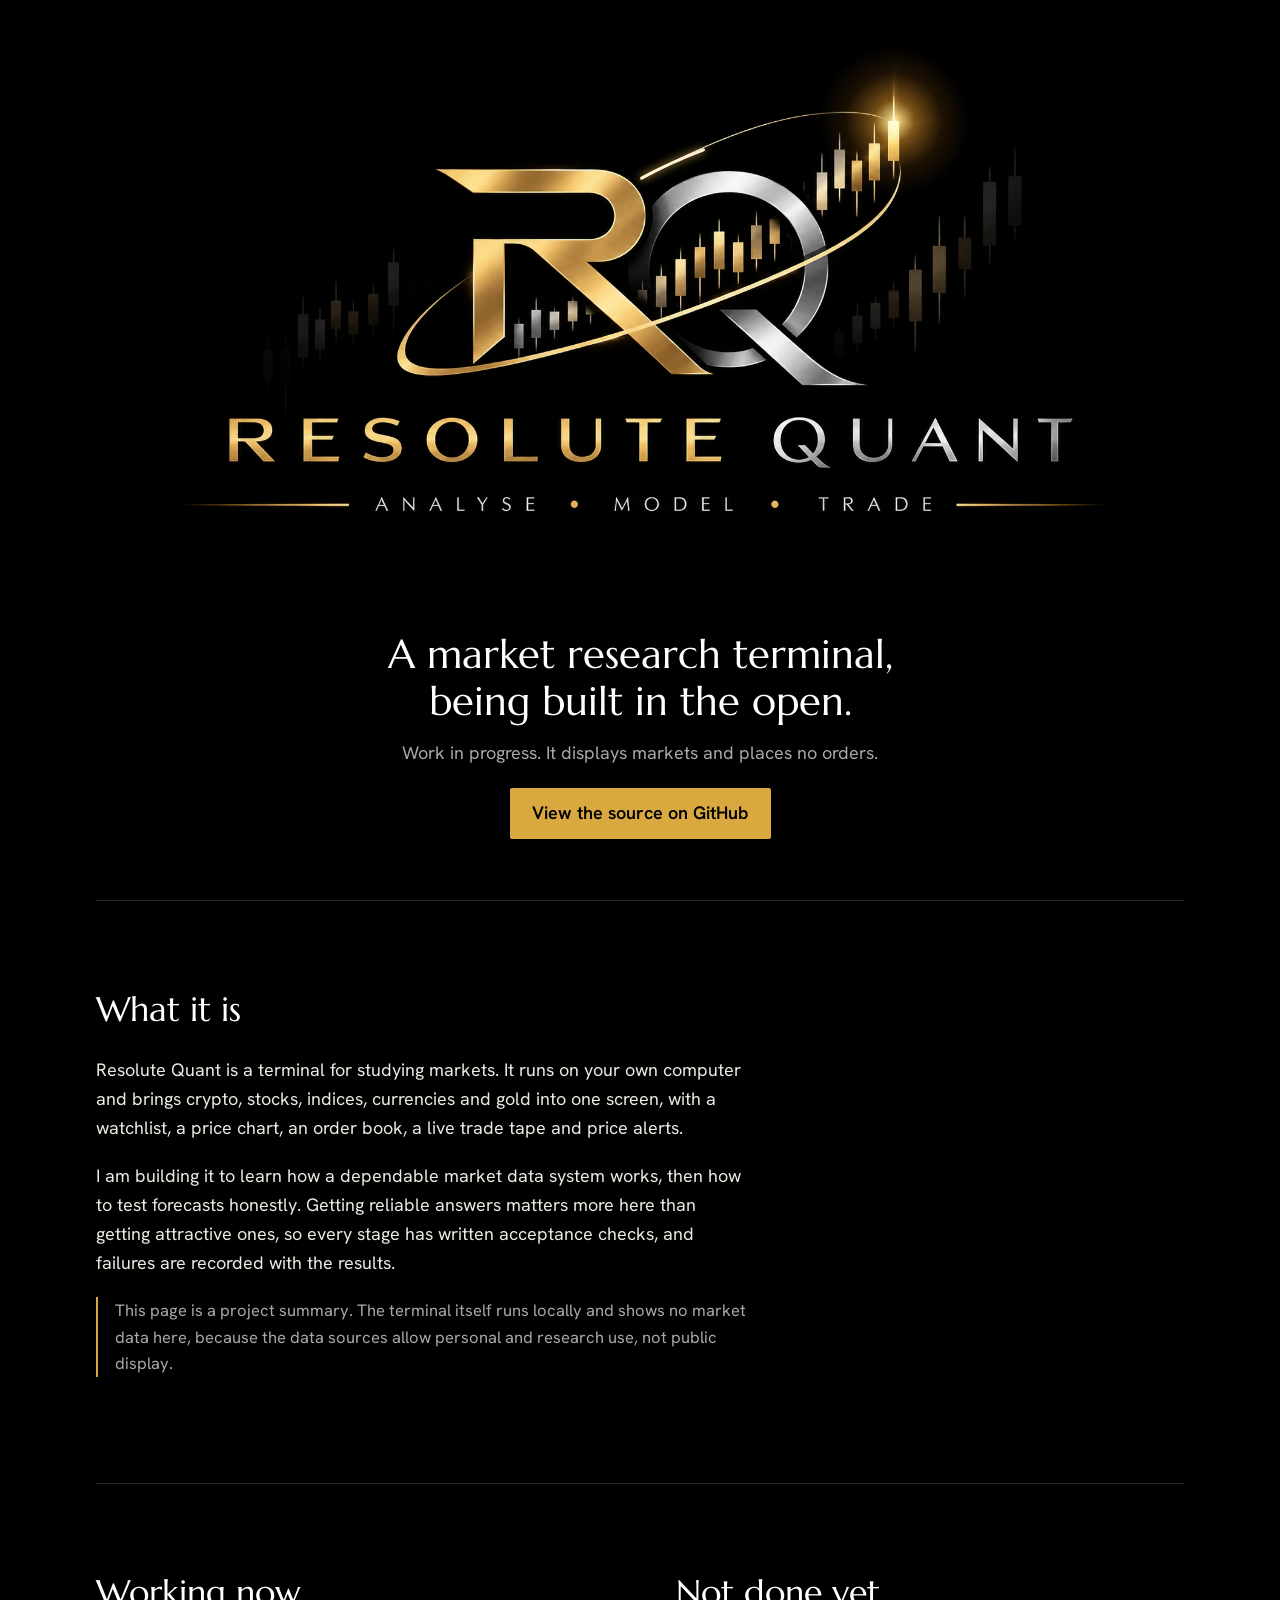
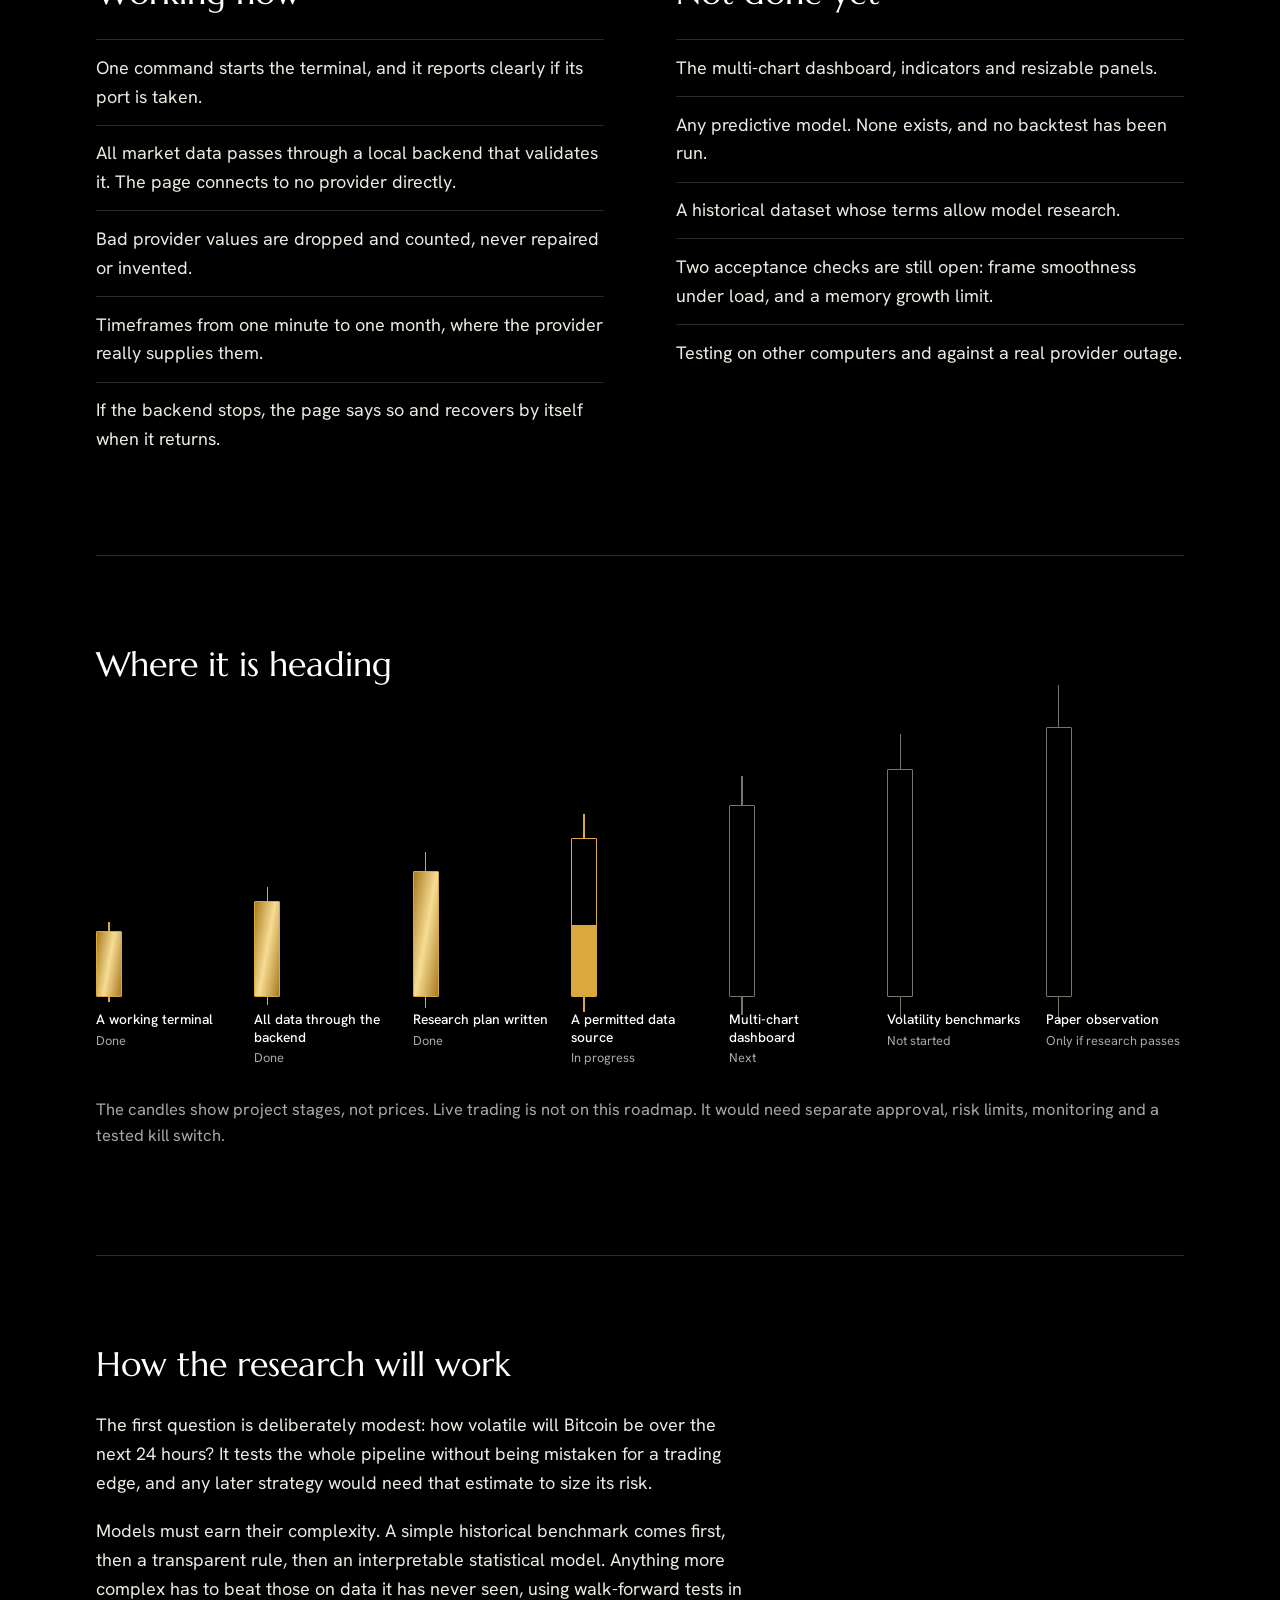
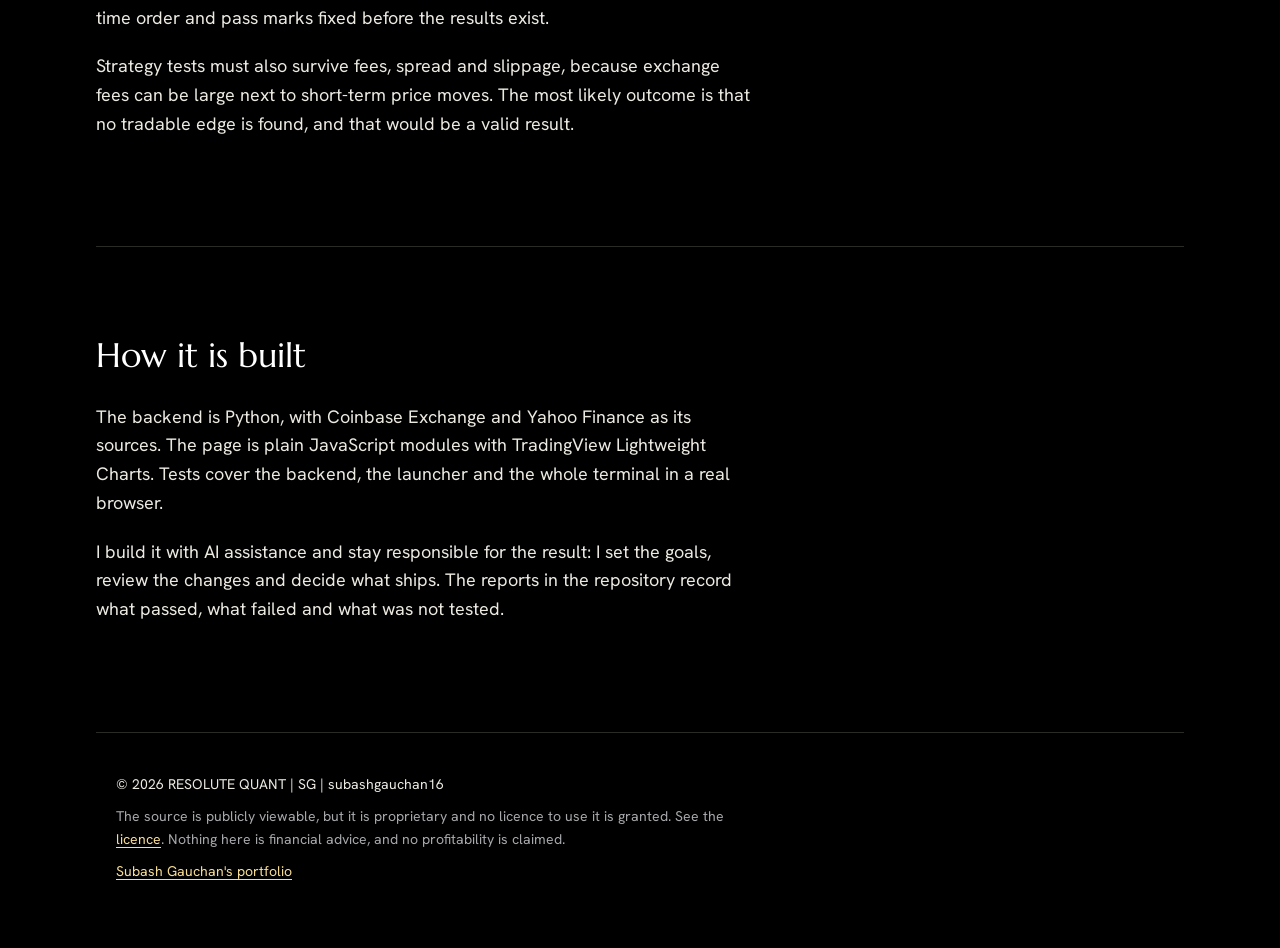
==== site/index.html @ 4924bd3a "Add a project site and a Pages workflow that publishes only site/ A static summary page with the ani" ====
<!doctype html>
<html lang="en">
<head>
<meta charset="utf-8">
<meta name="viewport" content="width=device-width,initial-scale=1">
<title>Resolute Quant, a market research terminal in progress</title>
<meta name="description" content="Resolute Quant is a personal market research terminal, built in the open by Subash Gauchan. A work in progress. It places no orders.">
<meta property="og:title" content="Resolute Quant">
<meta property="og:description" content="A personal market research terminal, built in the open. A work in progress.">
<meta property="og:image" content="https://subashgauchan16.github.io/Resolute-Quant/assets/resolute-quant-logo.webp">
<link rel="icon" type="image/png" href="assets/favicon.png">
<link rel="preconnect" href="https://fonts.googleapis.com">
<link rel="preconnect" href="https://fonts.gstatic.com" crossorigin>
<link rel="stylesheet" href="https://fonts.googleapis.com/css2?family=Hanken+Grotesk:wght@400;500;600&family=Marcellus&display=swap">
<link rel="stylesheet" href="assets/site.css">
</head>
<body>
<header class="hero" id="hero">
  <div class="stage" id="stage">
    <img class="logo" src="assets/resolute-quant-logo.webp" width="1672" height="941" alt="Resolute Quant logo: the letters R and Q with rising candlesticks and the words analyse, model, trade.">
    <div class="shine" aria-hidden="true"></div>
    <div class="shine second" aria-hidden="true"></div>
    <svg class="orbit" viewBox="0 0 1672 941" aria-hidden="true"><path pathLength="1000" d="M838 238C960 170 1180 110 1245 140C1262 150 1266 180 1262 205C1262 290 1040 400 760 480C590 530 440 565 437 525C436 495 490 430 555 398"/></svg>
    <div class="ember" aria-hidden="true"></div>
  </div>
  <div class="intro">
    <h1>A market research terminal, being built in the open.</h1>
    <p>Work in progress. It displays markets and places no orders.</p>
    <a class="button" href="https://github.com/subashgauchan16/Resolute-Quant" rel="noopener noreferrer">View the source on GitHub</a>
  </div>
</header>

<main>
  <section class="prose">
    <h2>What it is</h2>
    <p>Resolute Quant is a terminal for studying markets. It runs on your own computer and brings crypto, stocks, indices, currencies and gold into one screen, with a watchlist, a price chart, an order book, a live trade tape and price alerts.</p>
    <p>I am building it to learn how a dependable market data system works, then how to test forecasts honestly. Getting reliable answers matters more here than getting attractive ones, so every stage has written acceptance checks, and failures are recorded with the results.</p>
    <p class="note">This page is a project summary. The terminal itself runs locally and shows no market data here, because the data sources allow personal and research use, not public display.</p>
  </section>

  <section class="ledger" aria-label="Current state of the project">
    <div>
      <h2>Working now</h2>
      <ul>
        <li>One command starts the terminal, and it reports clearly if its port is taken.</li>
        <li>All market data passes through a local backend that validates it. The page connects to no provider directly.</li>
        <li>Bad provider values are dropped and counted, never repaired or invented.</li>
        <li>Timeframes from one minute to one month, where the provider really supplies them.</li>
        <li>If the backend stops, the page says so and recovers by itself when it returns.</li>
      </ul>
    </div>
    <div>
      <h2>Not done yet</h2>
      <ul>
        <li>The multi-chart dashboard, indicators and resizable panels.</li>
        <li>Any predictive model. None exists, and no backtest has been run.</li>
        <li>A historical dataset whose terms allow model research.</li>
        <li>Two acceptance checks are still open: frame smoothness under load, and a memory growth limit.</li>
        <li>Testing on other computers and against a real provider outage.</li>
      </ul>
    </div>
  </section>

  <section class="road">
    <h2>Where it is heading</h2>
    <ol class="candles">
      <li class="done" style="--h:22%"><span class="candle" aria-hidden="true"></span><b>A working terminal</b><small>Done</small></li>
      <li class="done" style="--h:32%"><span class="candle" aria-hidden="true"></span><b>All data through the backend</b><small>Done</small></li>
      <li class="done" style="--h:42%"><span class="candle" aria-hidden="true"></span><b>Research plan written</b><small>Done</small></li>
      <li class="now" style="--h:53%"><span class="candle" aria-hidden="true"></span><b>A permitted data source</b><small>In progress</small></li>
      <li class="later" style="--h:64%"><span class="candle" aria-hidden="true"></span><b>Multi-chart dashboard</b><small>Next</small></li>
      <li class="later" style="--h:76%"><span class="candle" aria-hidden="true"></span><b>Volatility benchmarks</b><small>Not started</small></li>
      <li class="later" style="--h:90%"><span class="candle" aria-hidden="true"></span><b>Paper observation</b><small>Only if research passes</small></li>
    </ol>
    <p class="note">The candles show project stages, not prices. Live trading is not on this roadmap. It would need separate approval, risk limits, monitoring and a tested kill switch.</p>
  </section>

  <section class="prose">
    <h2>How the research will work</h2>
    <p>The first question is deliberately modest: how volatile will Bitcoin be over the next 24 hours? It tests the whole pipeline without being mistaken for a trading edge, and any later strategy would need that estimate to size its risk.</p>
    <p>Models must earn their complexity. A simple historical benchmark comes first, then a transparent rule, then an interpretable statistical model. Anything more complex has to beat those on data it has never seen, using walk-forward tests in time order and pass marks fixed before the results exist.</p>
    <p>Strategy tests must also survive fees, spread and slippage, because exchange fees can be large next to short-term price moves. The most likely outcome is that no tradable edge is found, and that would be a valid result.</p>
  </section>

  <section class="prose">
    <h2>How it is built</h2>
    <p>The backend is Python, with Coinbase Exchange and Yahoo Finance as its sources. The page is plain JavaScript modules with TradingView Lightweight Charts. Tests cover the backend, the launcher and the whole terminal in a real browser.</p>
    <p>I build it with AI assistance and stay responsible for the result: I set the goals, review the changes and decide what ships. The reports in the repository record what passed, what failed and what was not tested.</p>
  </section>
</main>

<footer>
  <p>© 2026 RESOLUTE QUANT | SG | subashgauchan16</p>
  <p>The source is publicly viewable, but it is proprietary and no licence to use it is granted. See the <a href="https://github.com/subashgauchan16/Resolute-Quant/blob/main/LICENSE" rel="noopener noreferrer">licence</a>. Nothing here is financial advice, and no profitability is claimed.</p>
  <p><a href="https://subashgauchan16.github.io/SubashGauchan-Data-Analytics-Portfolio/">Subash Gauchan's portfolio</a></p>
</footer>
<script src="assets/site.js" defer></script>
</body>
</html>
---- site/assets/site.css ----
/* Resolute Quant project page. The logo carries the page; everything below it stays quiet. */
:root{
  color-scheme:dark;
  --black:#000000; --ink:#ece9e1; --mute:#a7a8ac; --gold:#d9a93f; --gold-hi:#f6dc94; --line:#2c2a25;
  --display:"Marcellus",Georgia,serif; --text:"Hanken Grotesk","Segoe UI",system-ui,sans-serif;
}
*{box-sizing:border-box}
html{-webkit-text-size-adjust:100%}
body{margin:0;background:var(--black);color:var(--ink);font:400 18px/1.6 var(--text)}
a{color:var(--gold-hi);text-underline-offset:.2em}
a:hover{color:#fff}
:focus-visible{outline:2px solid var(--gold-hi);outline-offset:3px}
h1,h2{font-family:var(--display);font-weight:400;color:#fff;text-wrap:balance}
h2{font-size:clamp(1.6rem,3.2vw,2.1rem);line-height:1.2;margin:0 0 .8em}
p{margin:0 0 1.1em}

/* Hero: the logo, lit by moving light. color-dodge leaves black alone, so only the metal shines. */
.hero{position:relative;min-height:100svh;display:flex;flex-direction:column;align-items:center;justify-content:center;gap:clamp(12px,3vh,32px);padding:clamp(12px,3vh,32px) 20px clamp(32px,6vh,64px);overflow:hidden;background:var(--black)}
.stage{position:relative;width:min(100%,calc((100svh - 330px)*1.777),1320px);min-width:min(100%,520px);aspect-ratio:1672/941;overflow:hidden;isolation:isolate;
  transform:perspective(1400px) rotateX(var(--tilt-x,0deg)) rotateY(var(--tilt-y,0deg));transition:transform .25s ease-out}
.logo{position:absolute;inset:0;width:100%;height:100%;display:block}
.shine{position:absolute;inset:-25% -70%;mix-blend-mode:color-dodge;pointer-events:none;will-change:transform;
  background:linear-gradient(105deg,transparent 45%,rgba(255,225,160,.35) 48.5%,rgba(255,236,190,.95) 50%,rgba(255,225,160,.35) 51.5%,transparent 55%);
  transform:translateX(-55%);animation:sweep 4.6s cubic-bezier(.45,.05,.55,.95) infinite}
.shine.second{animation-delay:.55s;opacity:.45}
.orbit{position:absolute;inset:0;width:100%;height:100%;mix-blend-mode:screen;pointer-events:none}
.orbit path{fill:none;stroke:#fff3cf;stroke-width:5;stroke-linecap:round;stroke-dasharray:70 1000;animation:orbit 4.6s linear infinite;filter:drop-shadow(0 0 7px #ffc95c)}
.ember{position:absolute;left:75%;top:15.2%;width:16%;aspect-ratio:1;border-radius:50%;mix-blend-mode:screen;pointer-events:none;transform:translate(-50%,-50%);
  background:radial-gradient(circle,rgba(255,226,150,.95) 0%,rgba(255,170,50,.42) 18%,rgba(255,150,30,.1) 42%,transparent 66%);animation:ember 2.3s ease-in-out infinite}
.dust{position:absolute;bottom:-8px;width:3px;height:3px;border-radius:50%;background:#ffdc8c;box-shadow:0 0 7px #ffb733;opacity:0;pointer-events:none;animation:rise linear infinite}
@keyframes sweep{0%{transform:translateX(-55%)}62%,100%{transform:translateX(55%)}}
@keyframes orbit{from{stroke-dashoffset:1070}to{stroke-dashoffset:0}}
@keyframes ember{0%,100%{opacity:.55;transform:translate(-50%,-50%) scale(.82)}50%{opacity:1;transform:translate(-50%,-50%) scale(1.14)}}
@keyframes rise{0%{transform:translateY(0);opacity:0}12%{opacity:.85}85%{opacity:.4}100%{transform:translateY(-92svh);opacity:0}}

.intro{position:relative;text-align:center;max-width:44rem}
.intro h1{font-size:clamp(1.55rem,3.6vw,2.5rem);line-height:1.18;margin:0 0 .35em}
.intro p{color:var(--mute);margin:0 0 1.1em}
.button{display:inline-block;padding:.62em 1.25em;background:var(--gold);color:#000;font-weight:600;text-decoration:none;border-radius:2px;transition:background-color .15s}
.button:hover{background:var(--gold-hi);color:#000}

/* Page body */
main{display:block;padding:0 20px}
main>section{max-width:68rem;margin:0 auto;padding:clamp(48px,8vw,88px) 0;border-top:1px solid var(--line)}
.prose>*{max-width:41rem}
.note{color:var(--mute);font-size:.92em}
.prose .note{border-left:2px solid var(--gold);padding-left:1em}
.ledger{display:grid;grid-template-columns:repeat(auto-fit,minmax(min(100%,22rem),1fr));gap:clamp(32px,6vw,72px)}
.ledger ul{list-style:none;margin:0;padding:0}
.ledger li{padding:.75em 0;border-top:1px solid var(--line)}

/* Roadmap as rising candles. A solid body is done; a hollow one is not done yet. */
.candles{list-style:none;margin:0 0 1.8rem;padding:0;display:grid;grid-template-columns:repeat(7,minmax(0,1fr));gap:clamp(8px,1.6vw,20px)}
.candles li{display:grid;grid-template-rows:clamp(190px,26vw,300px) auto auto;align-content:start}
.candles .candle{position:relative;align-self:end;display:block;width:clamp(16px,2.2vw,26px);height:var(--h);margin-bottom:.9rem;border:1.5px solid var(--gold);border-radius:1px}
.candles .candle::before{content:"";position:absolute;left:calc(50% - .75px);top:-16%;bottom:-10%;width:1.5px;background:var(--gold);z-index:-1}
.candles .done .candle{background:linear-gradient(100deg,#a97a1f,var(--gold-hi) 50%,#a97a1f)}
.candles .now .candle{background:linear-gradient(to top,var(--gold) 45%,#000 45%)}
.candles .later .candle{background:#000;border-color:#77756c}
.candles .later .candle::before{background:#77756c}
.candles b{font-weight:500;font-size:.86rem;line-height:1.25;color:#fff}
.candles small{color:var(--mute);font-size:.8rem;line-height:1.3;margin-top:.35em}

footer{max-width:68rem;margin:0 auto;padding:40px 20px 56px;border-top:1px solid var(--line);color:var(--mute);font-size:.88rem}
footer p{max-width:41rem;margin:0 0 .7em}
footer p:first-child{color:var(--ink)}

@media(max-width:760px){
  body{font-size:17px}
  .stage{min-width:0;width:100%}
  .hero{min-height:0;padding-top:28px}
  .candles{grid-template-columns:1fr;gap:0}
  .candles li{grid-template-rows:auto auto;grid-template-columns:44px 1fr;column-gap:12px;padding:.95rem 0;border-top:1px solid var(--line)}
  .candles .candle{grid-row:1/3;height:34px;align-self:center;margin:0 auto;width:15px}
  .candles b{font-size:1rem}
}
@media(prefers-reduced-motion:reduce){
  .shine,.orbit,.dust{display:none}
  .ember{animation:none;opacity:.8}
  .stage{transform:none;transition:none}
}
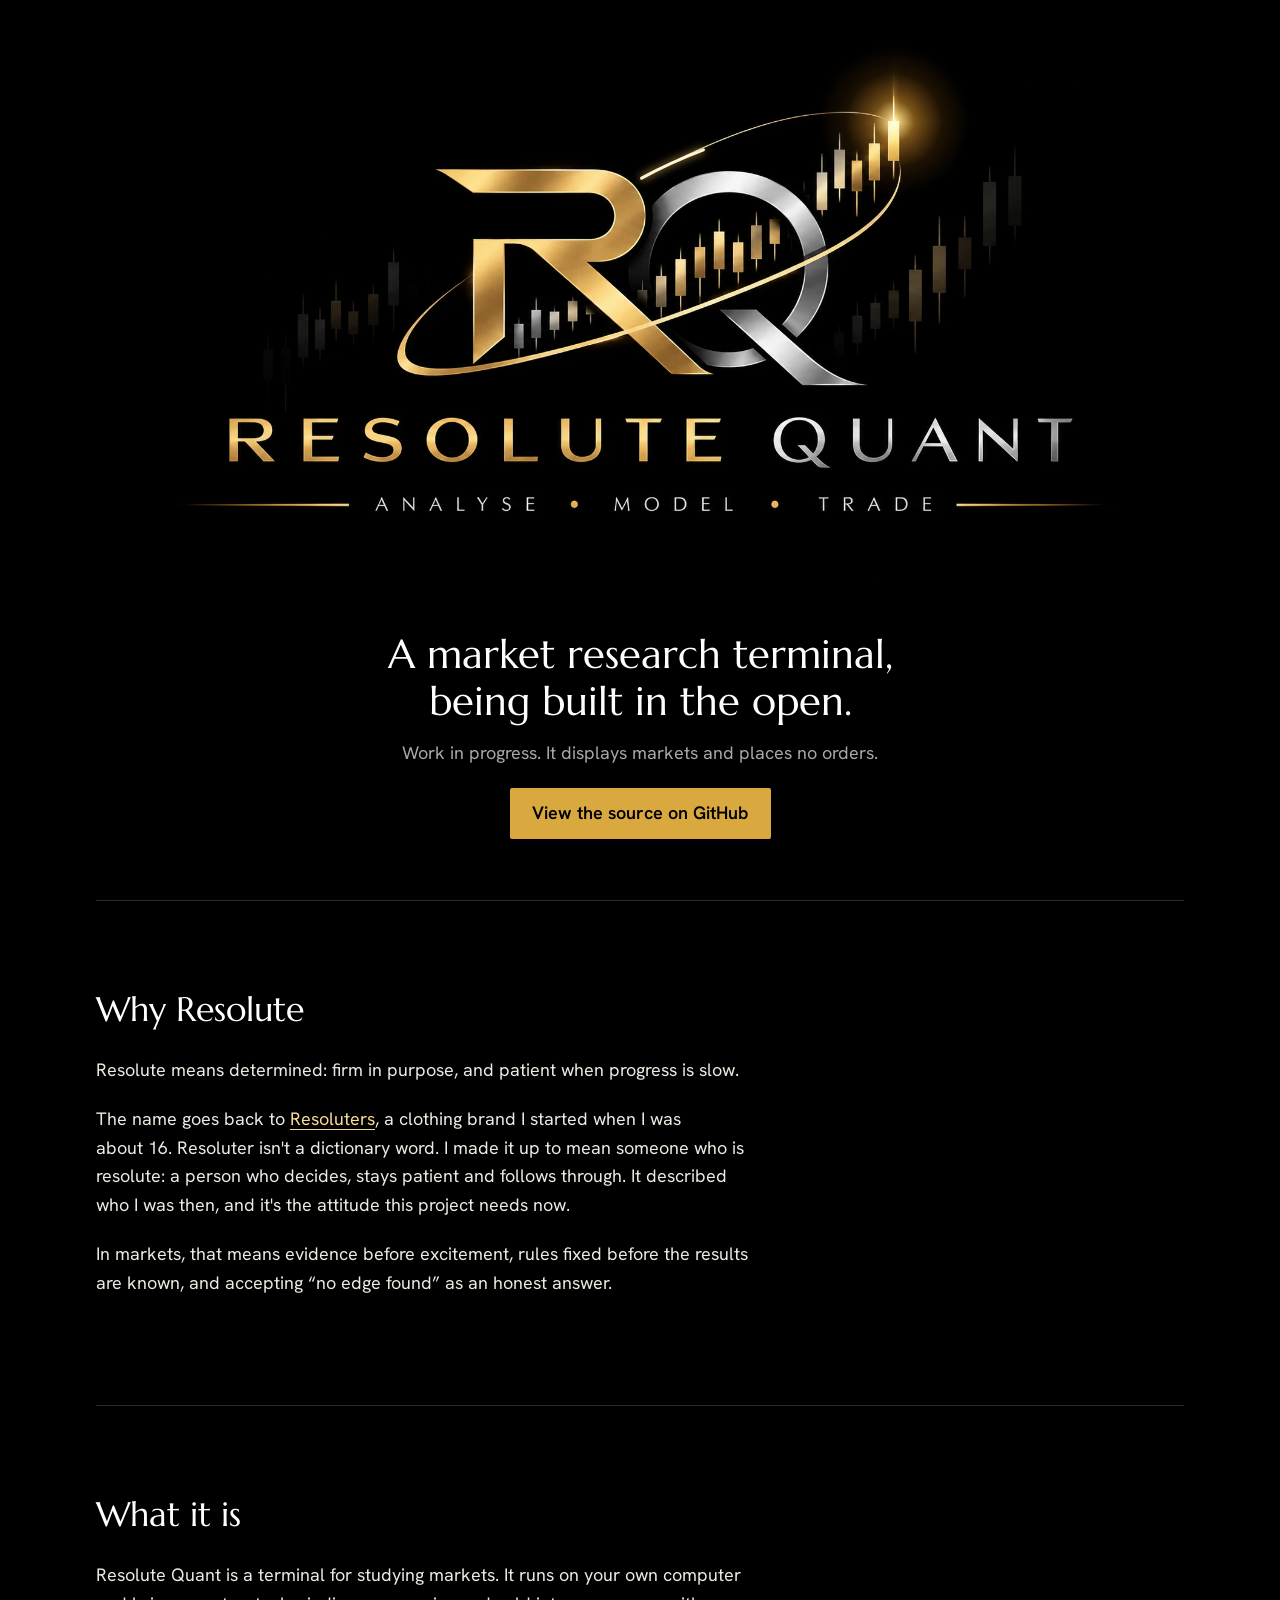
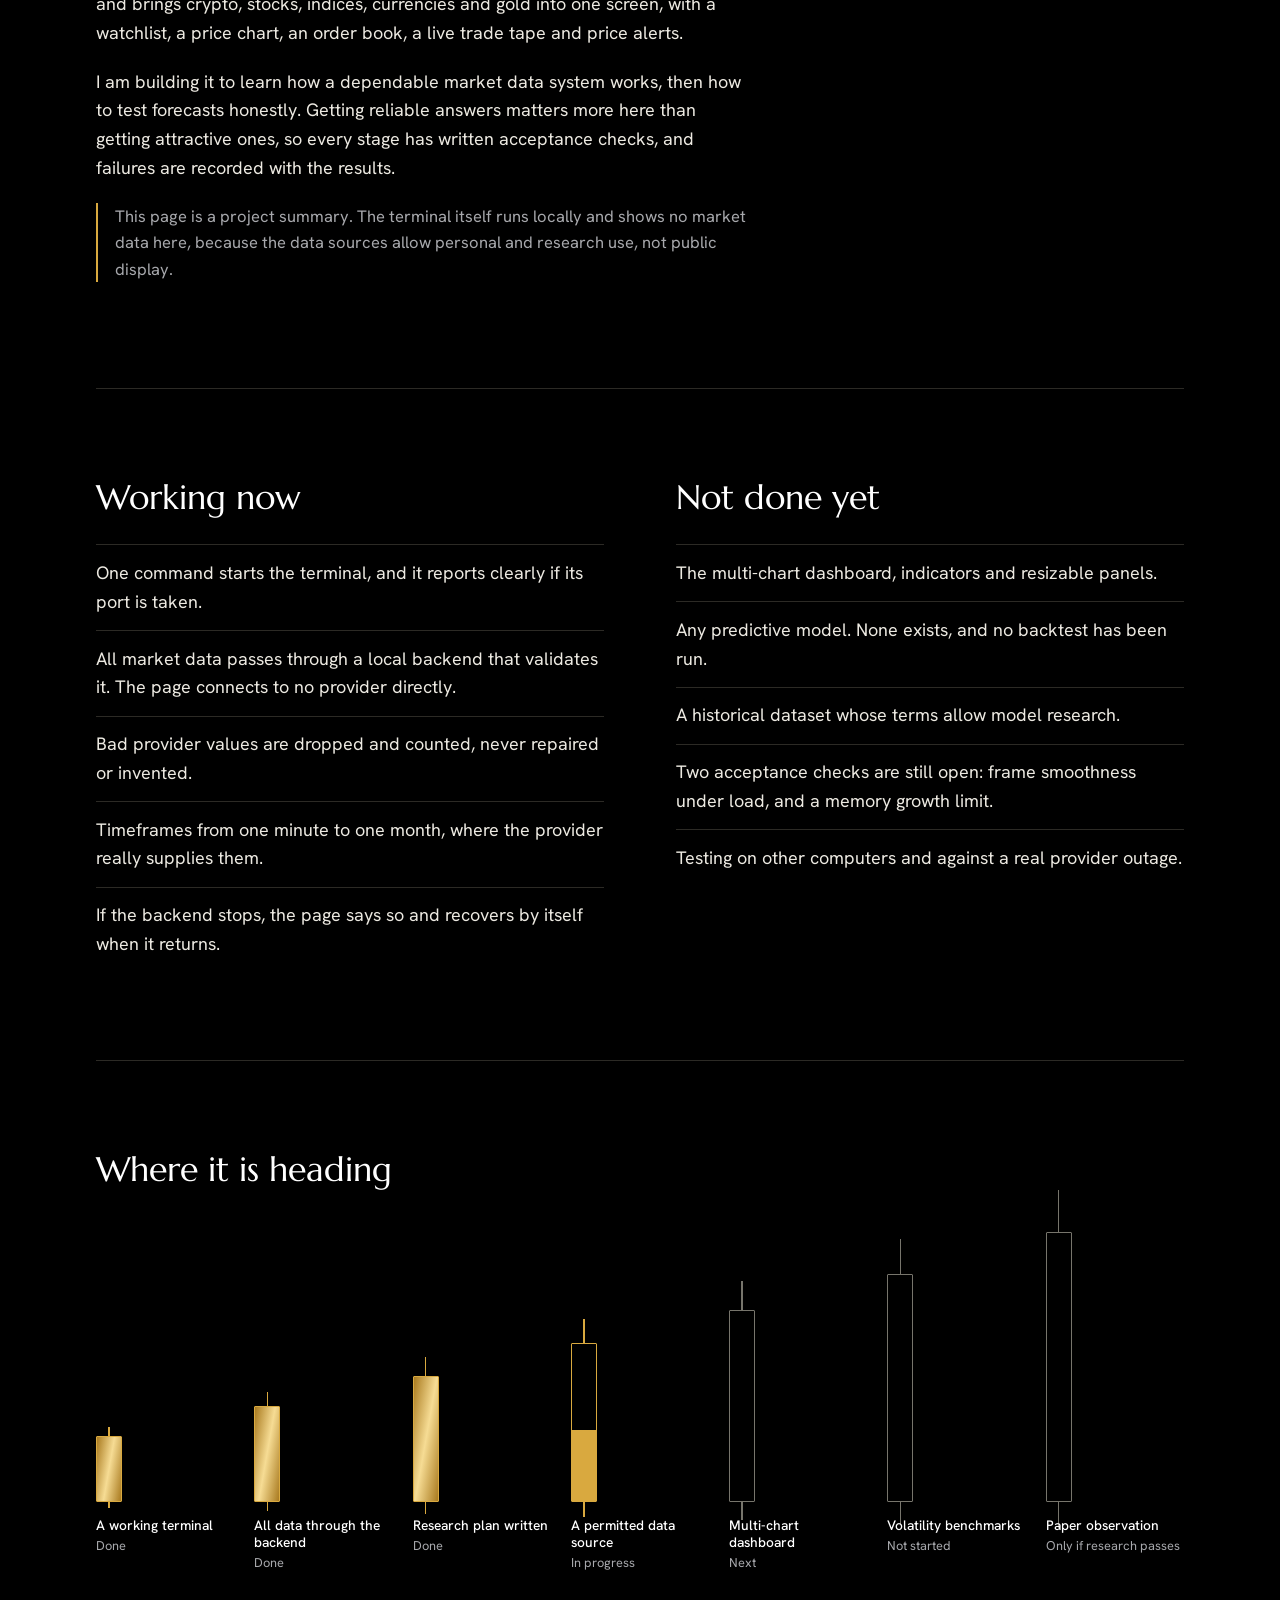
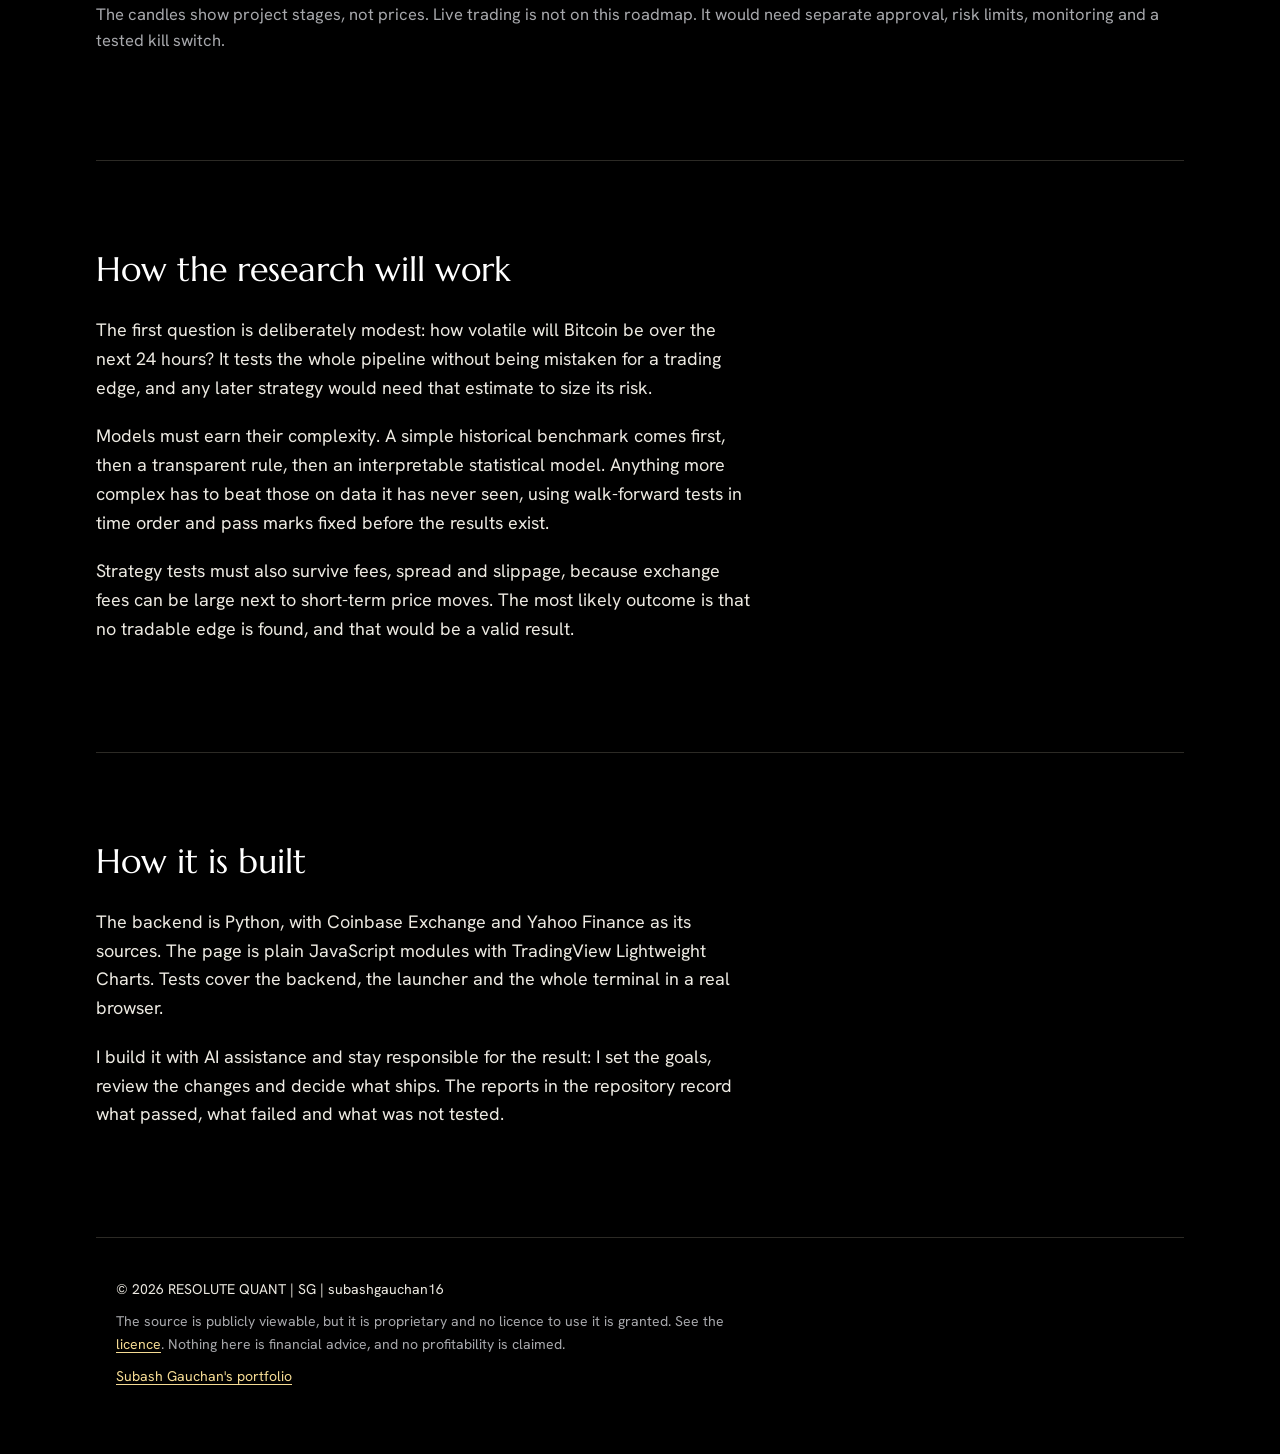
==== commit 3f860029: "Add the story behind the name Resolute Co-Authored-By: Claude Opus 5.5 <noreply@anthropic.com>" ====
--- a/site/index.html
+++ b/site/index.html
@@ -31,6 +31,13 @@
 </header>
 
 <main>
+  <section class="prose" id="why-resolute">
+    <h2>Why Resolute</h2>
+    <p>Resolute means determined: firm in purpose, and patient when progress is slow.</p>
+    <p>The name goes back to <a href="https://www.instagram.com/resoluters_official/" rel="noopener noreferrer">Resoluters</a>, a clothing brand I started when I was about&nbsp;16. Resoluter isn't a dictionary word. I made it up to mean someone who is resolute: a person who decides, stays patient and follows through. It described who I was then, and it's the attitude this project needs now.</p>
+    <p>In markets, that means evidence before excitement, rules fixed before the results are known, and accepting “no edge found” as an honest answer.</p>
+  </section>
+
   <section class="prose">
     <h2>What it is</h2>
     <p>Resolute Quant is a terminal for studying markets. It runs on your own computer and brings crypto, stocks, indices, currencies and gold into one screen, with a watchlist, a price chart, an order book, a live trade tape and price alerts.</p>
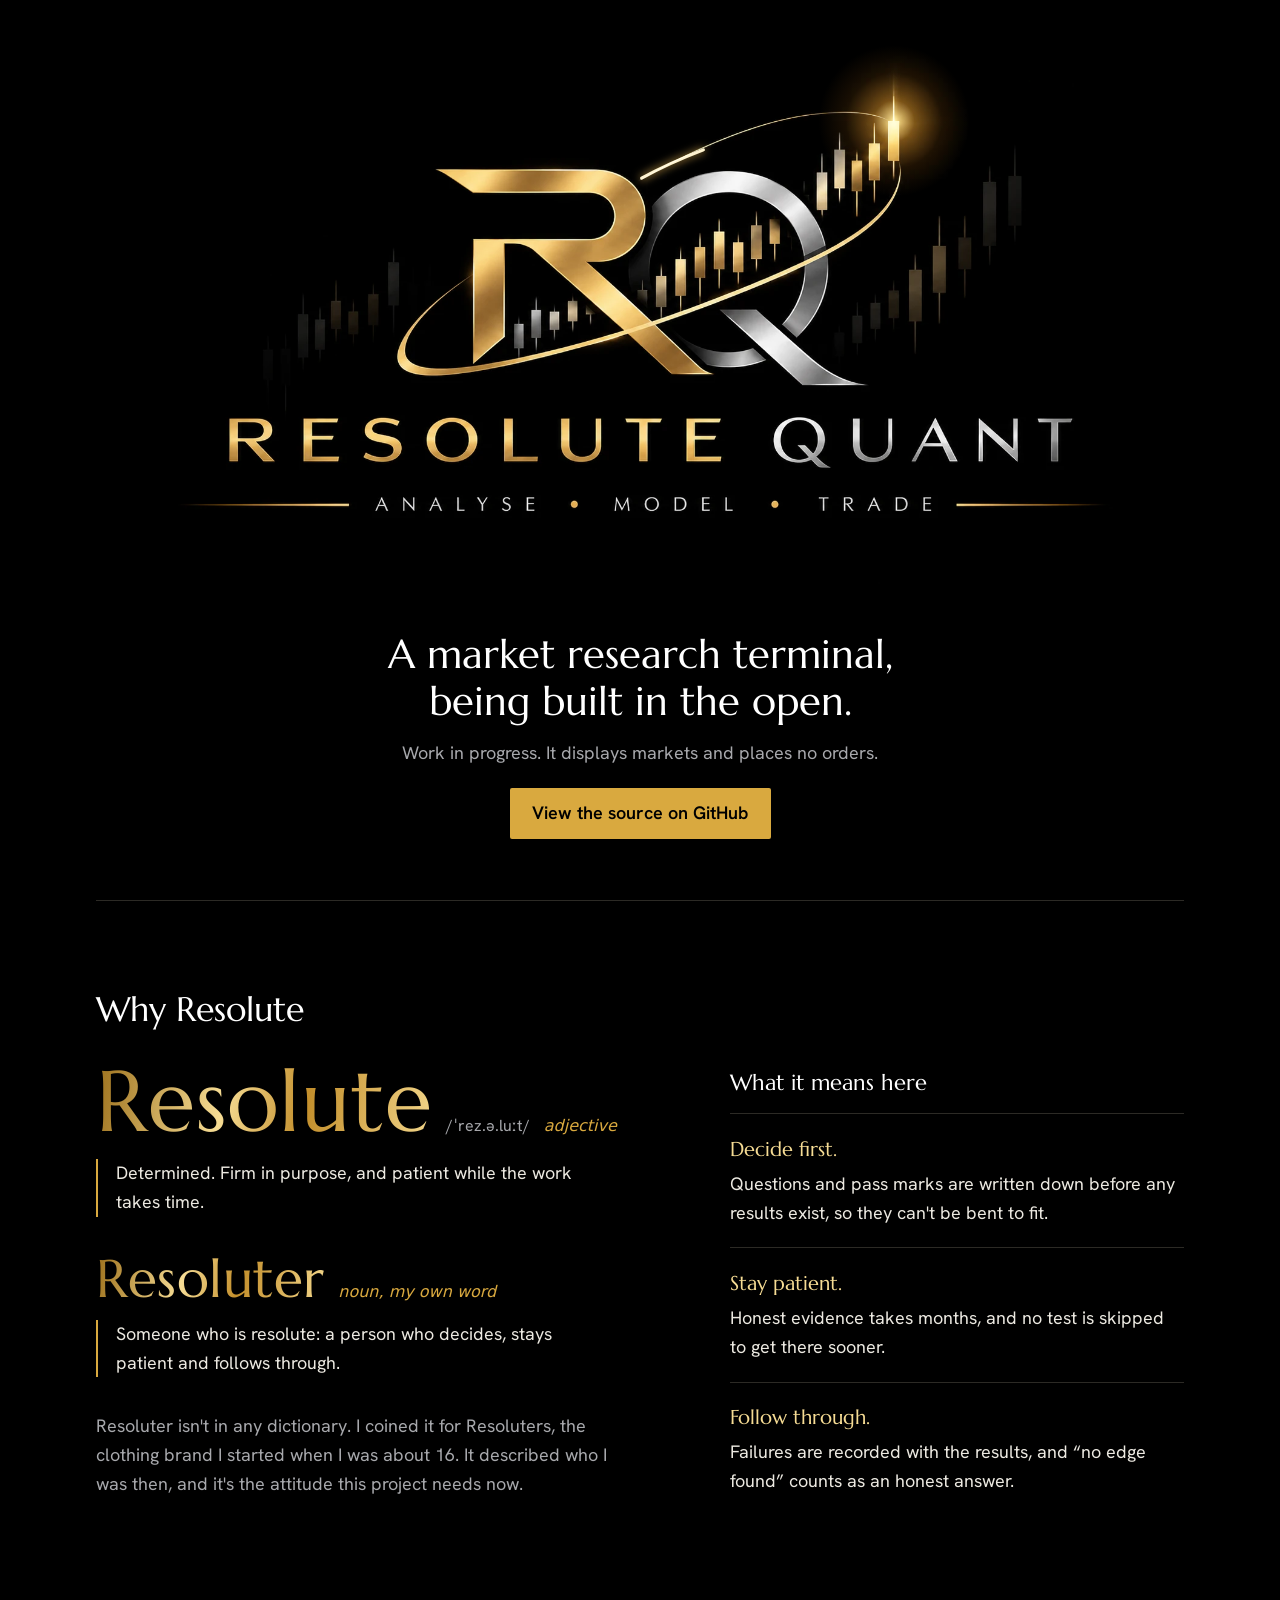
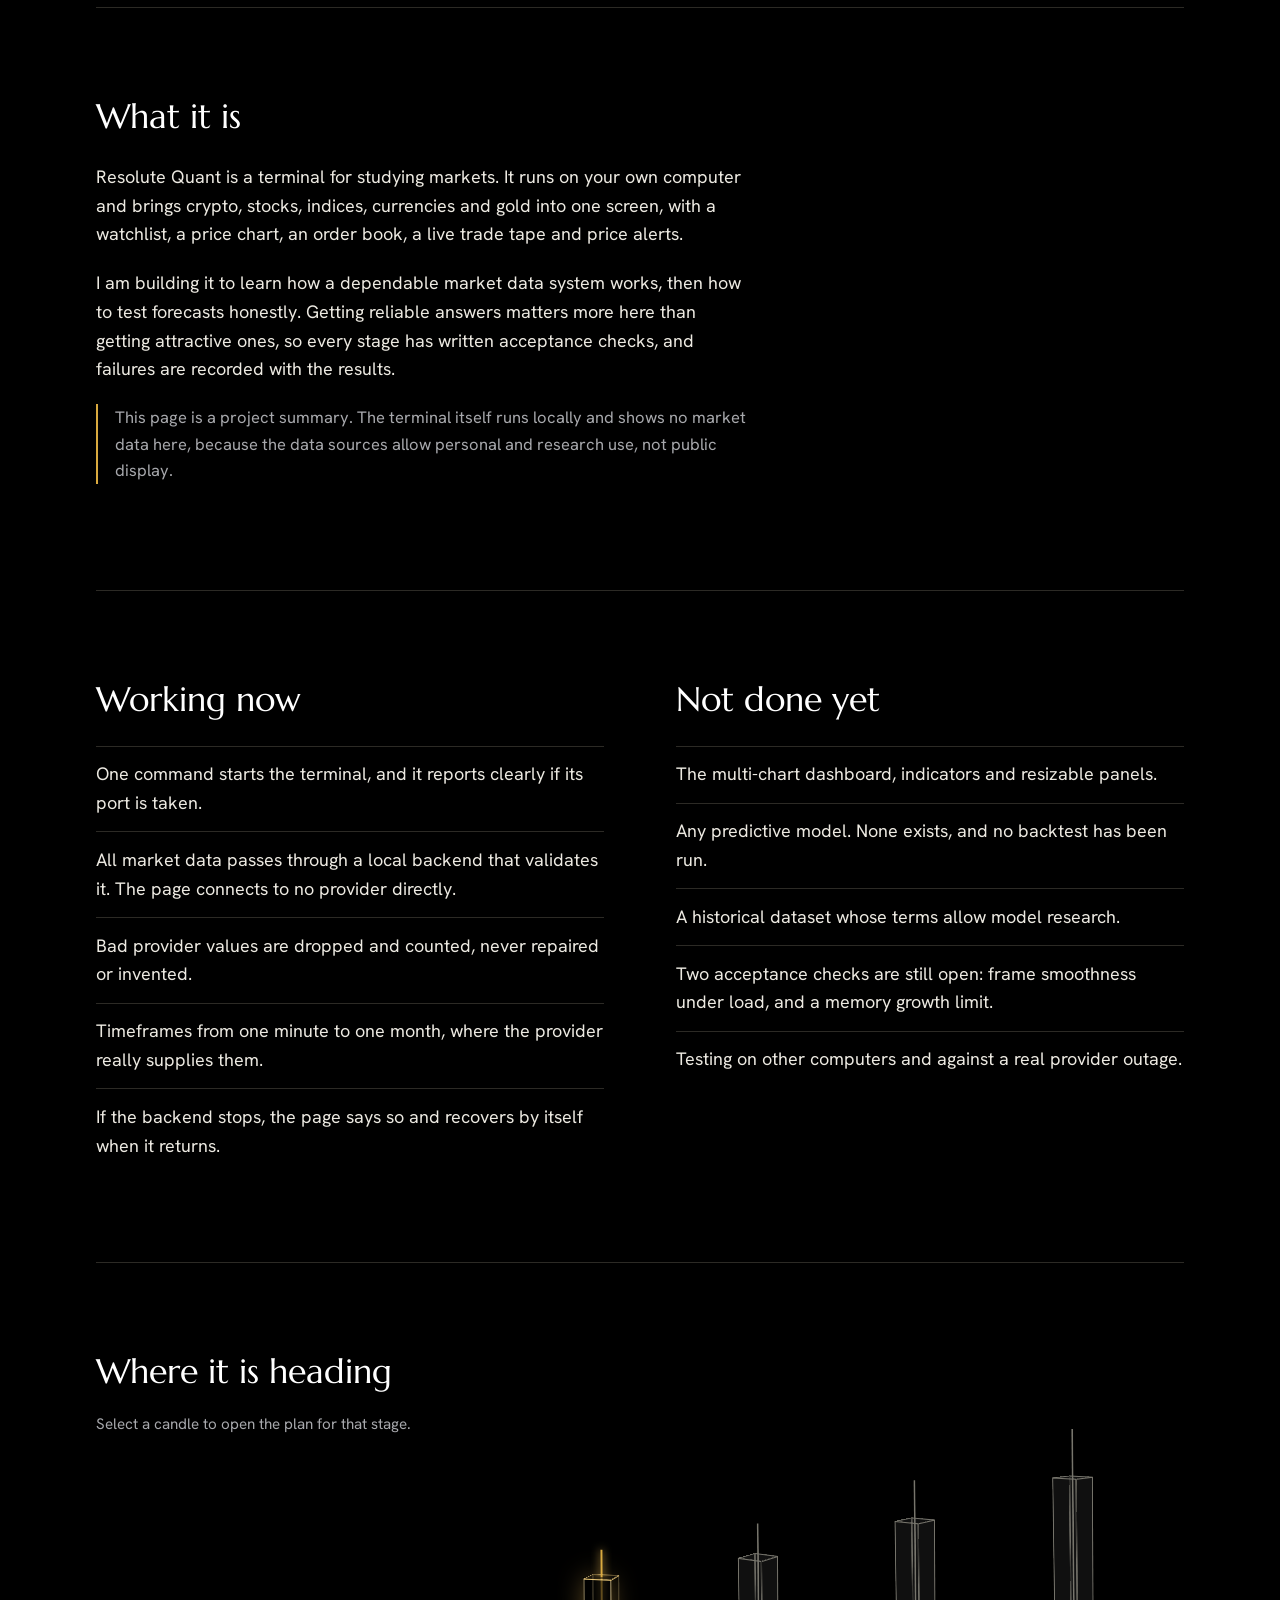
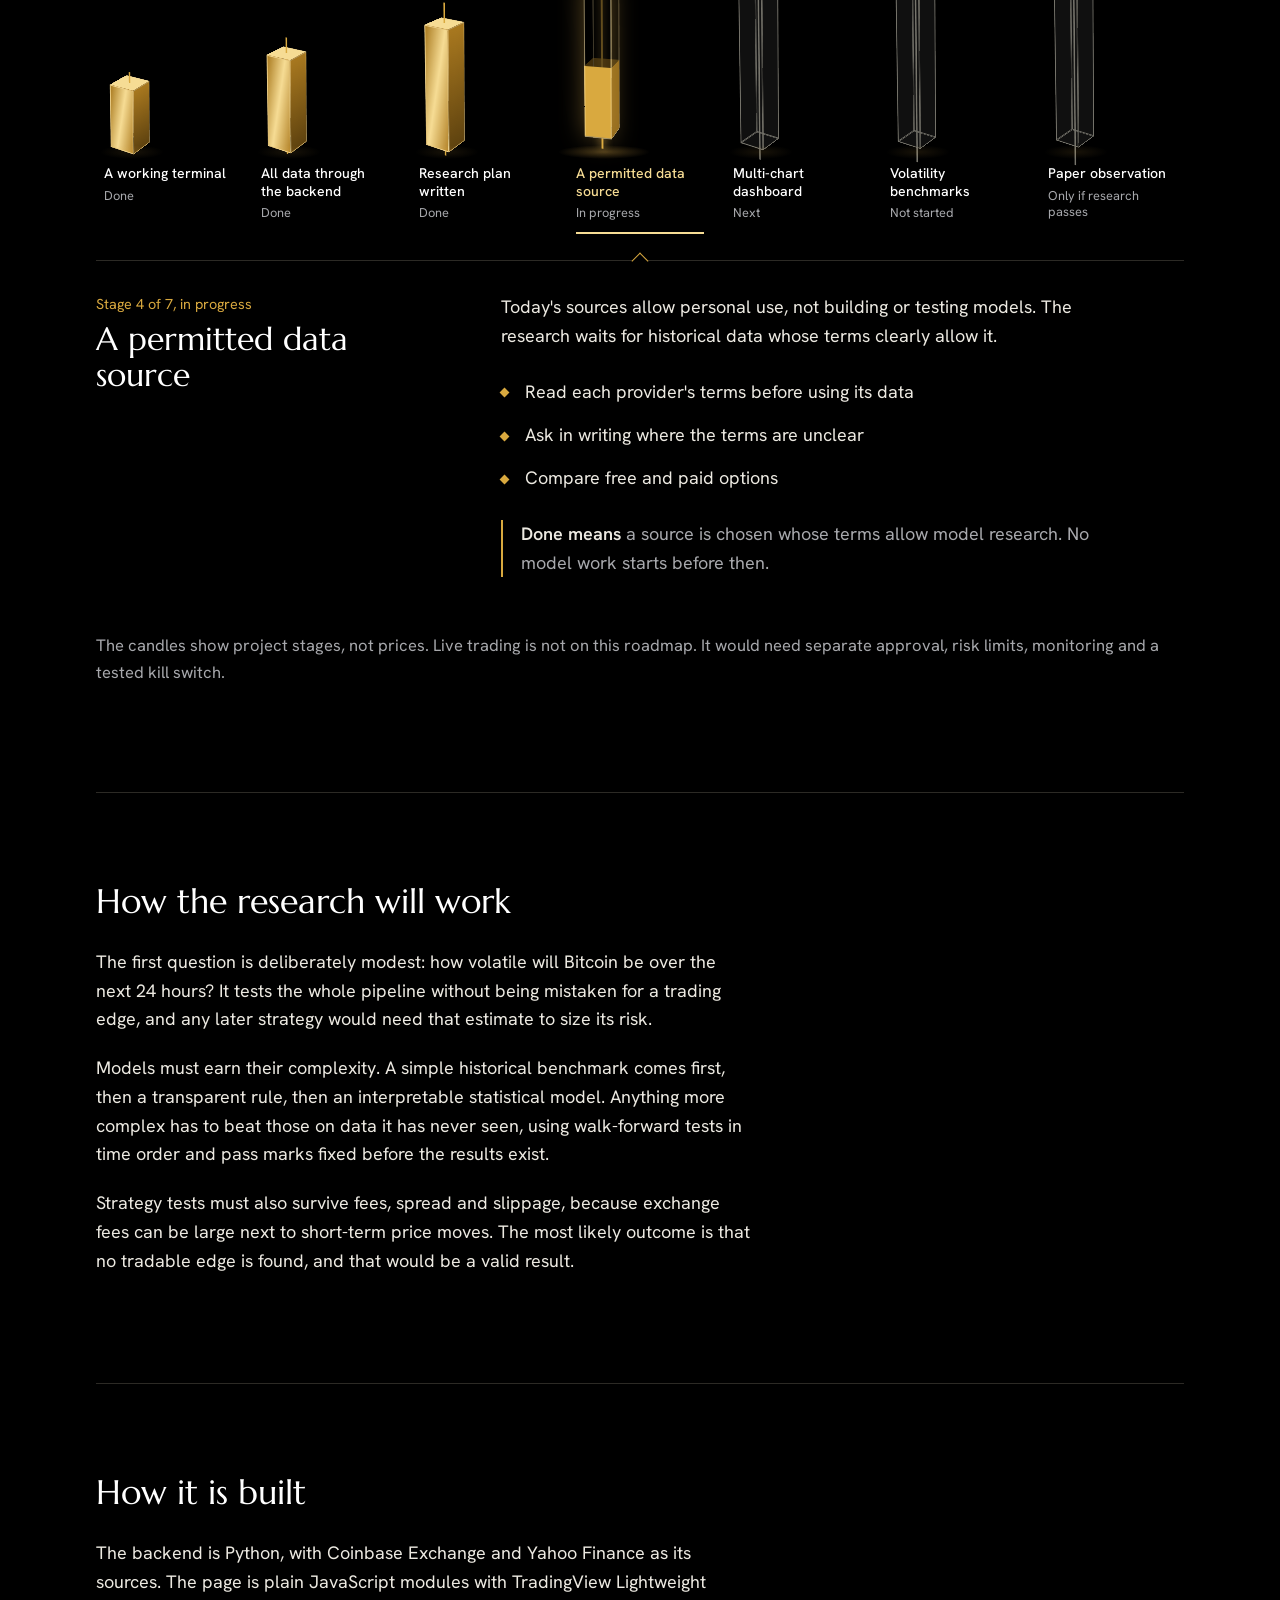
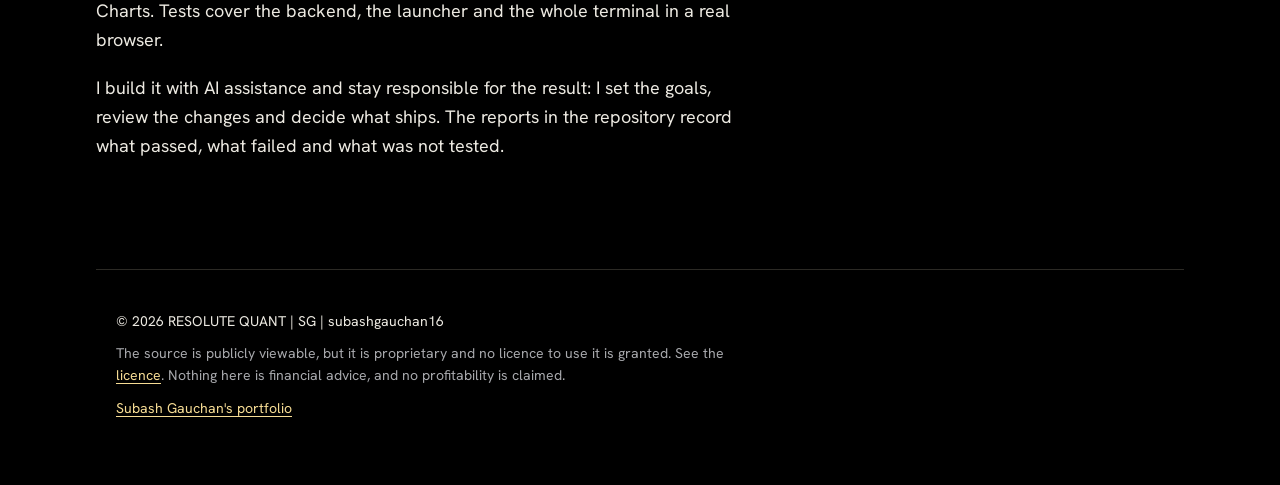
==== commit c12fd884: "Explain the name Resolute and make the roadmap candles interactive The name section reads as two dic" ====
--- a/site/index.html
+++ b/site/index.html
@@ -1,106 +1,190 @@
-<!doctype html>
-<html lang="en">
-<head>
-<meta charset="utf-8">
-<meta name="viewport" content="width=device-width,initial-scale=1">
-<title>Resolute Quant, a market research terminal in progress</title>
-<meta name="description" content="Resolute Quant is a personal market research terminal, built in the open by Subash Gauchan. A work in progress. It places no orders.">
-<meta property="og:title" content="Resolute Quant">
-<meta property="og:description" content="A personal market research terminal, built in the open. A work in progress.">
-<meta property="og:image" content="https://subashgauchan16.github.io/Resolute-Quant/assets/resolute-quant-logo.webp">
-<link rel="icon" type="image/png" href="assets/favicon.png">
-<link rel="preconnect" href="https://fonts.googleapis.com">
-<link rel="preconnect" href="https://fonts.gstatic.com" crossorigin>
-<link rel="stylesheet" href="https://fonts.googleapis.com/css2?family=Hanken+Grotesk:wght@400;500;600&family=Marcellus&display=swap">
-<link rel="stylesheet" href="assets/site.css">
-</head>
-<body>
-<header class="hero" id="hero">
-  <div class="stage" id="stage">
-    <img class="logo" src="assets/resolute-quant-logo.webp" width="1672" height="941" alt="Resolute Quant logo: the letters R and Q with rising candlesticks and the words analyse, model, trade.">
-    <div class="shine" aria-hidden="true"></div>
-    <div class="shine second" aria-hidden="true"></div>
-    <svg class="orbit" viewBox="0 0 1672 941" aria-hidden="true"><path pathLength="1000" d="M838 238C960 170 1180 110 1245 140C1262 150 1266 180 1262 205C1262 290 1040 400 760 480C590 530 440 565 437 525C436 495 490 430 555 398"/></svg>
-    <div class="ember" aria-hidden="true"></div>
-  </div>
-  <div class="intro">
-    <h1>A market research terminal, being built in the open.</h1>
-    <p>Work in progress. It displays markets and places no orders.</p>
-    <a class="button" href="https://github.com/subashgauchan16/Resolute-Quant" rel="noopener noreferrer">View the source on GitHub</a>
-  </div>
-</header>
-
-<main>
-  <section class="prose" id="why-resolute">
-    <h2>Why Resolute</h2>
-    <p>Resolute means determined: firm in purpose, and patient when progress is slow.</p>
-    <p>The name goes back to <a href="https://www.instagram.com/resoluters_official/" rel="noopener noreferrer">Resoluters</a>, a clothing brand I started when I was about&nbsp;16. Resoluter isn't a dictionary word. I made it up to mean someone who is resolute: a person who decides, stays patient and follows through. It described who I was then, and it's the attitude this project needs now.</p>
-    <p>In markets, that means evidence before excitement, rules fixed before the results are known, and accepting “no edge found” as an honest answer.</p>
-  </section>
-
-  <section class="prose">
-    <h2>What it is</h2>
-    <p>Resolute Quant is a terminal for studying markets. It runs on your own computer and brings crypto, stocks, indices, currencies and gold into one screen, with a watchlist, a price chart, an order book, a live trade tape and price alerts.</p>
-    <p>I am building it to learn how a dependable market data system works, then how to test forecasts honestly. Getting reliable answers matters more here than getting attractive ones, so every stage has written acceptance checks, and failures are recorded with the results.</p>
-    <p class="note">This page is a project summary. The terminal itself runs locally and shows no market data here, because the data sources allow personal and research use, not public display.</p>
-  </section>
-
-  <section class="ledger" aria-label="Current state of the project">
-    <div>
-      <h2>Working now</h2>
-      <ul>
-        <li>One command starts the terminal, and it reports clearly if its port is taken.</li>
-        <li>All market data passes through a local backend that validates it. The page connects to no provider directly.</li>
-        <li>Bad provider values are dropped and counted, never repaired or invented.</li>
-        <li>Timeframes from one minute to one month, where the provider really supplies them.</li>
-        <li>If the backend stops, the page says so and recovers by itself when it returns.</li>
-      </ul>
-    </div>
-    <div>
-      <h2>Not done yet</h2>
-      <ul>
-        <li>The multi-chart dashboard, indicators and resizable panels.</li>
-        <li>Any predictive model. None exists, and no backtest has been run.</li>
-        <li>A historical dataset whose terms allow model research.</li>
-        <li>Two acceptance checks are still open: frame smoothness under load, and a memory growth limit.</li>
-        <li>Testing on other computers and against a real provider outage.</li>
-      </ul>
-    </div>
-  </section>
-
-  <section class="road">
-    <h2>Where it is heading</h2>
-    <ol class="candles">
-      <li class="done" style="--h:22%"><span class="candle" aria-hidden="true"></span><b>A working terminal</b><small>Done</small></li>
-      <li class="done" style="--h:32%"><span class="candle" aria-hidden="true"></span><b>All data through the backend</b><small>Done</small></li>
-      <li class="done" style="--h:42%"><span class="candle" aria-hidden="true"></span><b>Research plan written</b><small>Done</small></li>
-      <li class="now" style="--h:53%"><span class="candle" aria-hidden="true"></span><b>A permitted data source</b><small>In progress</small></li>
-      <li class="later" style="--h:64%"><span class="candle" aria-hidden="true"></span><b>Multi-chart dashboard</b><small>Next</small></li>
-      <li class="later" style="--h:76%"><span class="candle" aria-hidden="true"></span><b>Volatility benchmarks</b><small>Not started</small></li>
-      <li class="later" style="--h:90%"><span class="candle" aria-hidden="true"></span><b>Paper observation</b><small>Only if research passes</small></li>
-    </ol>
-    <p class="note">The candles show project stages, not prices. Live trading is not on this roadmap. It would need separate approval, risk limits, monitoring and a tested kill switch.</p>
-  </section>
-
-  <section class="prose">
-    <h2>How the research will work</h2>
-    <p>The first question is deliberately modest: how volatile will Bitcoin be over the next 24 hours? It tests the whole pipeline without being mistaken for a trading edge, and any later strategy would need that estimate to size its risk.</p>
-    <p>Models must earn their complexity. A simple historical benchmark comes first, then a transparent rule, then an interpretable statistical model. Anything more complex has to beat those on data it has never seen, using walk-forward tests in time order and pass marks fixed before the results exist.</p>
-    <p>Strategy tests must also survive fees, spread and slippage, because exchange fees can be large next to short-term price moves. The most likely outcome is that no tradable edge is found, and that would be a valid result.</p>
-  </section>
-
-  <section class="prose">
-    <h2>How it is built</h2>
-    <p>The backend is Python, with Coinbase Exchange and Yahoo Finance as its sources. The page is plain JavaScript modules with TradingView Lightweight Charts. Tests cover the backend, the launcher and the whole terminal in a real browser.</p>
-    <p>I build it with AI assistance and stay responsible for the result: I set the goals, review the changes and decide what ships. The reports in the repository record what passed, what failed and what was not tested.</p>
-  </section>
-</main>
-
-<footer>
-  <p>© 2026 RESOLUTE QUANT | SG | subashgauchan16</p>
-  <p>The source is publicly viewable, but it is proprietary and no licence to use it is granted. See the <a href="https://github.com/subashgauchan16/Resolute-Quant/blob/main/LICENSE" rel="noopener noreferrer">licence</a>. Nothing here is financial advice, and no profitability is claimed.</p>
-  <p><a href="https://subashgauchan16.github.io/SubashGauchan-Data-Analytics-Portfolio/">Subash Gauchan's portfolio</a></p>
-</footer>
-<script src="assets/site.js" defer></script>
-</body>
-</html>
+<!doctype html>
+<html lang="en">
+<head>
+<meta charset="utf-8">
+<meta name="viewport" content="width=device-width,initial-scale=1">
+<title>Resolute Quant, a market research terminal in progress</title>
+<meta name="description" content="Resolute Quant is a personal market research terminal, built in the open by Subash Gauchan. A work in progress. It places no orders.">
+<meta property="og:title" content="Resolute Quant">
+<meta property="og:description" content="A personal market research terminal, built in the open. A work in progress.">
+<meta property="og:image" content="https://subashgauchan16.github.io/Resolute-Quant/assets/resolute-quant-logo.webp">
+<link rel="icon" type="image/png" href="assets/favicon.png">
+<link rel="preconnect" href="https://fonts.googleapis.com">
+<link rel="preconnect" href="https://fonts.gstatic.com" crossorigin>
+<link rel="stylesheet" href="https://fonts.googleapis.com/css2?family=Hanken+Grotesk:wght@400;500;600&family=Marcellus&display=swap">
+<link rel="stylesheet" href="assets/site.css">
+<script>document.documentElement.classList.add("js")</script>
+</head>
+<body>
+<header class="hero" id="hero">
+  <div class="stage" id="stage">
+    <img class="logo" src="assets/resolute-quant-logo.webp" width="1672" height="941" alt="Resolute Quant logo: the letters R and Q with rising candlesticks and the words analyse, model, trade.">
+    <div class="shine" aria-hidden="true"></div>
+    <div class="shine second" aria-hidden="true"></div>
+    <svg class="orbit" viewBox="0 0 1672 941" aria-hidden="true"><path pathLength="1000" d="M838 238C960 170 1180 110 1245 140C1262 150 1266 180 1262 205C1262 290 1040 400 760 480C590 530 440 565 437 525C436 495 490 430 555 398"/></svg>
+    <div class="ember" aria-hidden="true"></div>
+  </div>
+  <div class="intro">
+    <h1>A market research terminal, being built in the open.</h1>
+    <p>Work in progress. It displays markets and places no orders.</p>
+    <a class="button" href="https://github.com/subashgauchan16/Resolute-Quant" rel="noopener noreferrer">View the source on GitHub</a>
+  </div>
+</header>
+
+<main>
+  <section class="why" id="why-resolute">
+    <h2>Why Resolute</h2>
+    <div class="lexicon">
+      <dl class="entry">
+        <dt><span class="word">Resolute</span> <span class="say">/ˈrez.ə.luːt/</span> <span class="kind">adjective</span></dt>
+        <dd>Determined. Firm in purpose, and patient while the work takes time.</dd>
+      </dl>
+      <dl class="entry coined">
+        <dt><span class="word">Resoluter</span> <span class="kind">noun, my own word</span></dt>
+        <dd>Someone who is resolute: a person who decides, stays patient and follows through.</dd>
+      </dl>
+      <p class="origin">Resoluter isn't in any dictionary. I coined it for Resoluters, the clothing brand I started when I was about&nbsp;16. It described who I was then, and it's the attitude this project needs now.</p>
+    </div>
+    <div class="tenets">
+      <h3>What it means here</h3>
+      <ul>
+        <li><b>Decide first.</b> Questions and pass marks are written down before any results exist, so they can't be bent to fit.</li>
+        <li><b>Stay patient.</b> Honest evidence takes months, and no test is skipped to get there sooner.</li>
+        <li><b>Follow through.</b> Failures are recorded with the results, and “no edge found” counts as an honest answer.</li>
+      </ul>
+    </div>
+  </section>
+
+  <section class="prose">
+    <h2>What it is</h2>
+    <p>Resolute Quant is a terminal for studying markets. It runs on your own computer and brings crypto, stocks, indices, currencies and gold into one screen, with a watchlist, a price chart, an order book, a live trade tape and price alerts.</p>
+    <p>I am building it to learn how a dependable market data system works, then how to test forecasts honestly. Getting reliable answers matters more here than getting attractive ones, so every stage has written acceptance checks, and failures are recorded with the results.</p>
+    <p class="note">This page is a project summary. The terminal itself runs locally and shows no market data here, because the data sources allow personal and research use, not public display.</p>
+  </section>
+
+  <section class="ledger" aria-label="Current state of the project">
+    <div>
+      <h2>Working now</h2>
+      <ul>
+        <li>One command starts the terminal, and it reports clearly if its port is taken.</li>
+        <li>All market data passes through a local backend that validates it. The page connects to no provider directly.</li>
+        <li>Bad provider values are dropped and counted, never repaired or invented.</li>
+        <li>Timeframes from one minute to one month, where the provider really supplies them.</li>
+        <li>If the backend stops, the page says so and recovers by itself when it returns.</li>
+      </ul>
+    </div>
+    <div>
+      <h2>Not done yet</h2>
+      <ul>
+        <li>The multi-chart dashboard, indicators and resizable panels.</li>
+        <li>Any predictive model. None exists, and no backtest has been run.</li>
+        <li>A historical dataset whose terms allow model research.</li>
+        <li>Two acceptance checks are still open: frame smoothness under load, and a memory growth limit.</li>
+        <li>Testing on other computers and against a real provider outage.</li>
+      </ul>
+    </div>
+  </section>
+
+  <section class="road" id="road">
+    <h2>Where it is heading</h2>
+    <p class="hint">Select a candle to open the plan for that stage.</p>
+    <div class="candles" role="tablist" aria-label="Project stages">
+      <button type="button" class="rung done" role="tab" id="tab-1" aria-controls="plan-1" aria-selected="false" style="--h:22%"><span class="pit" aria-hidden="true"><span class="candle"><i class="wick"></i><i class="f back"></i><i class="f left"></i><i class="f bottom"></i><i class="f side"></i><i class="f top"></i><i class="f front"></i></span></span><b>A working terminal</b><small>Done</small></button>
+      <button type="button" class="rung done" role="tab" id="tab-2" aria-controls="plan-2" aria-selected="false" style="--h:32%"><span class="pit" aria-hidden="true"><span class="candle"><i class="wick"></i><i class="f back"></i><i class="f left"></i><i class="f bottom"></i><i class="f side"></i><i class="f top"></i><i class="f front"></i></span></span><b>All data through the backend</b><small>Done</small></button>
+      <button type="button" class="rung done" role="tab" id="tab-3" aria-controls="plan-3" aria-selected="false" style="--h:42%"><span class="pit" aria-hidden="true"><span class="candle"><i class="wick"></i><i class="f back"></i><i class="f left"></i><i class="f bottom"></i><i class="f side"></i><i class="f top"></i><i class="f front"></i></span></span><b>Research plan written</b><small>Done</small></button>
+      <button type="button" class="rung now" role="tab" id="tab-4" aria-controls="plan-4" aria-selected="true" style="--h:53%"><span class="pit" aria-hidden="true"><span class="candle"><i class="wick"></i><i class="f back"></i><i class="f left"></i><i class="f bottom"></i><i class="f side"></i><i class="f top"></i><i class="f front"></i></span></span><b>A permitted data source</b><small>In progress</small></button>
+      <button type="button" class="rung later" role="tab" id="tab-5" aria-controls="plan-5" aria-selected="false" style="--h:64%"><span class="pit" aria-hidden="true"><span class="candle"><i class="wick"></i><i class="f back"></i><i class="f left"></i><i class="f bottom"></i><i class="f side"></i><i class="f top"></i><i class="f front"></i></span></span><b>Multi-chart dashboard</b><small>Next</small></button>
+      <button type="button" class="rung later" role="tab" id="tab-6" aria-controls="plan-6" aria-selected="false" style="--h:76%"><span class="pit" aria-hidden="true"><span class="candle"><i class="wick"></i><i class="f back"></i><i class="f left"></i><i class="f bottom"></i><i class="f side"></i><i class="f top"></i><i class="f front"></i></span></span><b>Volatility benchmarks</b><small>Not started</small></button>
+      <button type="button" class="rung later" role="tab" id="tab-7" aria-controls="plan-7" aria-selected="false" style="--h:90%"><span class="pit" aria-hidden="true"><span class="candle"><i class="wick"></i><i class="f back"></i><i class="f left"></i><i class="f bottom"></i><i class="f side"></i><i class="f top"></i><i class="f front"></i></span></span><b>Paper observation</b><small>Only if research passes</small></button>
+    </div>
+
+    <div class="plans" id="plans">
+      <div class="plan done" role="tabpanel" id="plan-1" aria-labelledby="tab-1" tabindex="0">
+        <p class="step">Stage 1 of 7, done</p>
+        <h3>A working terminal</h3>
+        <div class="plan-body">
+          <p>One command starts it on your own computer, and it brings crypto, stocks, indices, currencies and gold into one screen.</p>
+          <ul><li>A watchlist, a price chart, an order book and a live trade tape</li><li>Price alerts</li><li>A clear message if its port is already taken</li></ul>
+          <p class="means"><b>Done means</b> it starts with one command and its acceptance checks run in a real browser. Two are still open: frame smoothness under load, and a memory growth limit.</p>
+        </div>
+      </div>
+      <div class="plan done" role="tabpanel" id="plan-2" aria-labelledby="tab-2" tabindex="0">
+        <p class="step">Stage 2 of 7, done</p>
+        <h3>All data through the backend</h3>
+        <div class="plan-body">
+          <p>The page never contacts a data provider itself. A local Python backend fetches every price, checks it, and passes it on.</p>
+          <ul><li>Bad values are dropped and counted, never repaired or invented</li><li>Timeframes from one minute to one month, only where the provider really supplies them</li><li>If the backend stops, the page says so and recovers when it returns</li></ul>
+          <p class="means"><b>Done means</b> the page's only requests go to its own backend, plus the web fonts.</p>
+        </div>
+      </div>
+      <div class="plan done" role="tabpanel" id="plan-3" aria-labelledby="tab-3" tabindex="0">
+        <p class="step">Stage 3 of 7, done</p>
+        <h3>Research plan written</h3>
+        <div class="plan-body">
+          <p>The first question is deliberately modest: how volatile will Bitcoin be over the next 24&nbsp;hours?</p>
+          <ul><li>A simple historical benchmark first, then a transparent rule, then an interpretable statistical model</li><li>Walk-forward tests in time order, on data each model has never seen</li><li>Fees, spread and slippage counted in any strategy test</li></ul>
+          <p class="means"><b>Done means</b> the questions, tests and pass marks were written down before any model was trained.</p>
+        </div>
+      </div>
+      <div class="plan now" role="tabpanel" id="plan-4" aria-labelledby="tab-4" tabindex="0">
+        <p class="step">Stage 4 of 7, in progress</p>
+        <h3>A permitted data source</h3>
+        <div class="plan-body">
+          <p>Today's sources allow personal use, not building or testing models. The research waits for historical data whose terms clearly allow it.</p>
+          <ul><li>Read each provider's terms before using its data</li><li>Ask in writing where the terms are unclear</li><li>Compare free and paid options</li></ul>
+          <p class="means"><b>Done means</b> a source is chosen whose terms allow model research. No model work starts before then.</p>
+        </div>
+      </div>
+      <div class="plan later" role="tabpanel" id="plan-5" aria-labelledby="tab-5" tabindex="0">
+        <p class="step">Stage 5 of 7, next</p>
+        <h3>Multi-chart dashboard</h3>
+        <div class="plan-body">
+          <p>Several charts on one screen, so related markets can be read side by side.</p>
+          <ul><li>Charts arranged side by side</li><li>Technical indicators</li><li>Panels you can resize</li></ul>
+          <p class="means"><b>Done means</b> it runs on the same validated backend, and every existing check still passes.</p>
+        </div>
+      </div>
+      <div class="plan later" role="tabpanel" id="plan-6" aria-labelledby="tab-6" tabindex="0">
+        <p class="step">Stage 6 of 7, not started</p>
+        <h3>Volatility benchmarks</h3>
+        <div class="plan-body">
+          <p>Run the research plan's tests on permitted data, from the simplest benchmark upward.</p>
+          <ul><li>Each model must beat the simpler ones on data it has never seen</li><li>Results are reported whether they pass or fail</li></ul>
+          <p class="means"><b>Done means</b> every model has a recorded result against pass marks fixed in advance. “No edge found” is a valid outcome.</p>
+        </div>
+      </div>
+      <div class="plan later" role="tabpanel" id="plan-7" aria-labelledby="tab-7" tabindex="0">
+        <p class="step">Stage 7 of 7, only if research passes</p>
+        <h3>Paper observation</h3>
+        <div class="plan-body">
+          <p>If a model passes, its forecasts are watched against live markets with no money at risk.</p>
+          <ul><li>Forecasts are recorded before the outcome is known</li><li>Predictions, simulated results and real market outcomes are kept apart</li><li>No orders are placed</li></ul>
+          <p class="means"><b>Done means</b> months of recorded forecasts, judged by rules set beforehand.</p>
+        </div>
+      </div>
+    </div>
+    <p class="note">The candles show project stages, not prices. Live trading is not on this roadmap. It would need separate approval, risk limits, monitoring and a tested kill switch.</p>
+  </section>
+
+  <section class="prose">
+    <h2>How the research will work</h2>
+    <p>The first question is deliberately modest: how volatile will Bitcoin be over the next 24 hours? It tests the whole pipeline without being mistaken for a trading edge, and any later strategy would need that estimate to size its risk.</p>
+    <p>Models must earn their complexity. A simple historical benchmark comes first, then a transparent rule, then an interpretable statistical model. Anything more complex has to beat those on data it has never seen, using walk-forward tests in time order and pass marks fixed before the results exist.</p>
+    <p>Strategy tests must also survive fees, spread and slippage, because exchange fees can be large next to short-term price moves. The most likely outcome is that no tradable edge is found, and that would be a valid result.</p>
+  </section>
+
+  <section class="prose">
+    <h2>How it is built</h2>
+    <p>The backend is Python, with Coinbase Exchange and Yahoo Finance as its sources. The page is plain JavaScript modules with TradingView Lightweight Charts. Tests cover the backend, the launcher and the whole terminal in a real browser.</p>
+    <p>I build it with AI assistance and stay responsible for the result: I set the goals, review the changes and decide what ships. The reports in the repository record what passed, what failed and what was not tested.</p>
+  </section>
+</main>
+
+<footer>
+  <p>© 2026 RESOLUTE QUANT | SG | subashgauchan16</p>
+  <p>The source is publicly viewable, but it is proprietary and no licence to use it is granted. See the <a href="https://github.com/subashgauchan16/Resolute-Quant/blob/main/LICENSE" rel="noopener noreferrer">licence</a>. Nothing here is financial advice, and no profitability is claimed.</p>
+  <p><a href="https://subashgauchan16.github.io/SubashGauchan-Data-Analytics-Portfolio/">Subash Gauchan's portfolio</a></p>
+</footer>
+<script src="assets/site.js" defer></script>
+</body>
+</html>
--- a/site/assets/site.css
+++ b/site/assets/site.css
@@ -1,81 +1,170 @@
-/* Resolute Quant project page. The logo carries the page; everything below it stays quiet. */
-:root{
-  color-scheme:dark;
-  --black:#000000; --ink:#ece9e1; --mute:#a7a8ac; --gold:#d9a93f; --gold-hi:#f6dc94; --line:#2c2a25;
-  --display:"Marcellus",Georgia,serif; --text:"Hanken Grotesk","Segoe UI",system-ui,sans-serif;
-}
-*{box-sizing:border-box}
-html{-webkit-text-size-adjust:100%}
-body{margin:0;background:var(--black);color:var(--ink);font:400 18px/1.6 var(--text)}
-a{color:var(--gold-hi);text-underline-offset:.2em}
-a:hover{color:#fff}
-:focus-visible{outline:2px solid var(--gold-hi);outline-offset:3px}
-h1,h2{font-family:var(--display);font-weight:400;color:#fff;text-wrap:balance}
-h2{font-size:clamp(1.6rem,3.2vw,2.1rem);line-height:1.2;margin:0 0 .8em}
-p{margin:0 0 1.1em}
-
-/* Hero: the logo, lit by moving light. color-dodge leaves black alone, so only the metal shines. */
-.hero{position:relative;min-height:100svh;display:flex;flex-direction:column;align-items:center;justify-content:center;gap:clamp(12px,3vh,32px);padding:clamp(12px,3vh,32px) 20px clamp(32px,6vh,64px);overflow:hidden;background:var(--black)}
-.stage{position:relative;width:min(100%,calc((100svh - 330px)*1.777),1320px);min-width:min(100%,520px);aspect-ratio:1672/941;overflow:hidden;isolation:isolate;
-  transform:perspective(1400px) rotateX(var(--tilt-x,0deg)) rotateY(var(--tilt-y,0deg));transition:transform .25s ease-out}
-.logo{position:absolute;inset:0;width:100%;height:100%;display:block}
-.shine{position:absolute;inset:-25% -70%;mix-blend-mode:color-dodge;pointer-events:none;will-change:transform;
-  background:linear-gradient(105deg,transparent 45%,rgba(255,225,160,.35) 48.5%,rgba(255,236,190,.95) 50%,rgba(255,225,160,.35) 51.5%,transparent 55%);
-  transform:translateX(-55%);animation:sweep 4.6s cubic-bezier(.45,.05,.55,.95) infinite}
-.shine.second{animation-delay:.55s;opacity:.45}
-.orbit{position:absolute;inset:0;width:100%;height:100%;mix-blend-mode:screen;pointer-events:none}
-.orbit path{fill:none;stroke:#fff3cf;stroke-width:5;stroke-linecap:round;stroke-dasharray:70 1000;animation:orbit 4.6s linear infinite;filter:drop-shadow(0 0 7px #ffc95c)}
-.ember{position:absolute;left:75%;top:15.2%;width:16%;aspect-ratio:1;border-radius:50%;mix-blend-mode:screen;pointer-events:none;transform:translate(-50%,-50%);
-  background:radial-gradient(circle,rgba(255,226,150,.95) 0%,rgba(255,170,50,.42) 18%,rgba(255,150,30,.1) 42%,transparent 66%);animation:ember 2.3s ease-in-out infinite}
-.dust{position:absolute;bottom:-8px;width:3px;height:3px;border-radius:50%;background:#ffdc8c;box-shadow:0 0 7px #ffb733;opacity:0;pointer-events:none;animation:rise linear infinite}
-@keyframes sweep{0%{transform:translateX(-55%)}62%,100%{transform:translateX(55%)}}
-@keyframes orbit{from{stroke-dashoffset:1070}to{stroke-dashoffset:0}}
-@keyframes ember{0%,100%{opacity:.55;transform:translate(-50%,-50%) scale(.82)}50%{opacity:1;transform:translate(-50%,-50%) scale(1.14)}}
-@keyframes rise{0%{transform:translateY(0);opacity:0}12%{opacity:.85}85%{opacity:.4}100%{transform:translateY(-92svh);opacity:0}}
-
-.intro{position:relative;text-align:center;max-width:44rem}
-.intro h1{font-size:clamp(1.55rem,3.6vw,2.5rem);line-height:1.18;margin:0 0 .35em}
-.intro p{color:var(--mute);margin:0 0 1.1em}
-.button{display:inline-block;padding:.62em 1.25em;background:var(--gold);color:#000;font-weight:600;text-decoration:none;border-radius:2px;transition:background-color .15s}
-.button:hover{background:var(--gold-hi);color:#000}
-
-/* Page body */
-main{display:block;padding:0 20px}
-main>section{max-width:68rem;margin:0 auto;padding:clamp(48px,8vw,88px) 0;border-top:1px solid var(--line)}
-.prose>*{max-width:41rem}
-.note{color:var(--mute);font-size:.92em}
-.prose .note{border-left:2px solid var(--gold);padding-left:1em}
-.ledger{display:grid;grid-template-columns:repeat(auto-fit,minmax(min(100%,22rem),1fr));gap:clamp(32px,6vw,72px)}
-.ledger ul{list-style:none;margin:0;padding:0}
-.ledger li{padding:.75em 0;border-top:1px solid var(--line)}
-
-/* Roadmap as rising candles. A solid body is done; a hollow one is not done yet. */
-.candles{list-style:none;margin:0 0 1.8rem;padding:0;display:grid;grid-template-columns:repeat(7,minmax(0,1fr));gap:clamp(8px,1.6vw,20px)}
-.candles li{display:grid;grid-template-rows:clamp(190px,26vw,300px) auto auto;align-content:start}
-.candles .candle{position:relative;align-self:end;display:block;width:clamp(16px,2.2vw,26px);height:var(--h);margin-bottom:.9rem;border:1.5px solid var(--gold);border-radius:1px}
-.candles .candle::before{content:"";position:absolute;left:calc(50% - .75px);top:-16%;bottom:-10%;width:1.5px;background:var(--gold);z-index:-1}
-.candles .done .candle{background:linear-gradient(100deg,#a97a1f,var(--gold-hi) 50%,#a97a1f)}
-.candles .now .candle{background:linear-gradient(to top,var(--gold) 45%,#000 45%)}
-.candles .later .candle{background:#000;border-color:#77756c}
-.candles .later .candle::before{background:#77756c}
-.candles b{font-weight:500;font-size:.86rem;line-height:1.25;color:#fff}
-.candles small{color:var(--mute);font-size:.8rem;line-height:1.3;margin-top:.35em}
-
-footer{max-width:68rem;margin:0 auto;padding:40px 20px 56px;border-top:1px solid var(--line);color:var(--mute);font-size:.88rem}
-footer p{max-width:41rem;margin:0 0 .7em}
-footer p:first-child{color:var(--ink)}
-
-@media(max-width:760px){
-  body{font-size:17px}
-  .stage{min-width:0;width:100%}
-  .hero{min-height:0;padding-top:28px}
-  .candles{grid-template-columns:1fr;gap:0}
-  .candles li{grid-template-rows:auto auto;grid-template-columns:44px 1fr;column-gap:12px;padding:.95rem 0;border-top:1px solid var(--line)}
-  .candles .candle{grid-row:1/3;height:34px;align-self:center;margin:0 auto;width:15px}
-  .candles b{font-size:1rem}
-}
-@media(prefers-reduced-motion:reduce){
-  .shine,.orbit,.dust{display:none}
-  .ember{animation:none;opacity:.8}
-  .stage{transform:none;transition:none}
-}
+/* Resolute Quant project page. The logo carries the page; everything below it stays quiet. */
+:root{
+  color-scheme:dark;
+  --black:#000000; --ink:#ece9e1; --mute:#a7a8ac; --gold:#d9a93f; --gold-hi:#f6dc94; --line:#2c2a25;
+  --display:"Marcellus",Georgia,serif; --text:"Hanken Grotesk","Segoe UI",system-ui,sans-serif;
+}
+*{box-sizing:border-box}
+html{-webkit-text-size-adjust:100%}
+body{margin:0;background:var(--black);color:var(--ink);font:400 18px/1.6 var(--text)}
+a{color:var(--gold-hi);text-underline-offset:.2em}
+a:hover{color:#fff}
+:focus-visible{outline:2px solid var(--gold-hi);outline-offset:3px}
+h1,h2{font-family:var(--display);font-weight:400;color:#fff;text-wrap:balance}
+h2{font-size:clamp(1.6rem,3.2vw,2.1rem);line-height:1.2;margin:0 0 .8em}
+p{margin:0 0 1.1em}
+
+/* Hero: the logo, lit by moving light. color-dodge leaves black alone, so only the metal shines. */
+.hero{position:relative;min-height:100svh;display:flex;flex-direction:column;align-items:center;justify-content:center;gap:clamp(12px,3vh,32px);padding:clamp(12px,3vh,32px) 20px clamp(32px,6vh,64px);overflow:hidden;background:var(--black)}
+.stage{position:relative;width:min(100%,calc((100svh - 330px)*1.777),1320px);min-width:min(100%,520px);aspect-ratio:1672/941;overflow:hidden;isolation:isolate;
+  transform:perspective(1400px) rotateX(var(--tilt-x,0deg)) rotateY(var(--tilt-y,0deg));transition:transform .25s ease-out}
+.logo{position:absolute;inset:0;width:100%;height:100%;display:block}
+.shine{position:absolute;inset:-25% -70%;mix-blend-mode:color-dodge;pointer-events:none;will-change:transform;
+  background:linear-gradient(105deg,transparent 45%,rgba(255,225,160,.35) 48.5%,rgba(255,236,190,.95) 50%,rgba(255,225,160,.35) 51.5%,transparent 55%);
+  transform:translateX(-55%);animation:sweep 4.6s cubic-bezier(.45,.05,.55,.95) infinite}
+.shine.second{animation-delay:.55s;opacity:.45}
+.orbit{position:absolute;inset:0;width:100%;height:100%;mix-blend-mode:screen;pointer-events:none}
+.orbit path{fill:none;stroke:#fff3cf;stroke-width:5;stroke-linecap:round;stroke-dasharray:70 1000;animation:orbit 4.6s linear infinite;filter:drop-shadow(0 0 7px #ffc95c)}
+.ember{position:absolute;left:75%;top:15.2%;width:16%;aspect-ratio:1;border-radius:50%;mix-blend-mode:screen;pointer-events:none;transform:translate(-50%,-50%);
+  background:radial-gradient(circle,rgba(255,226,150,.95) 0%,rgba(255,170,50,.42) 18%,rgba(255,150,30,.1) 42%,transparent 66%);animation:ember 2.3s ease-in-out infinite}
+.dust{position:absolute;bottom:-8px;width:3px;height:3px;border-radius:50%;background:#ffdc8c;box-shadow:0 0 7px #ffb733;opacity:0;pointer-events:none;animation:rise linear infinite}
+@keyframes sweep{0%{transform:translateX(-55%)}62%,100%{transform:translateX(55%)}}
+@keyframes orbit{from{stroke-dashoffset:1070}to{stroke-dashoffset:0}}
+@keyframes ember{0%,100%{opacity:.55;transform:translate(-50%,-50%) scale(.82)}50%{opacity:1;transform:translate(-50%,-50%) scale(1.14)}}
+@keyframes rise{0%{transform:translateY(0);opacity:0}12%{opacity:.85}85%{opacity:.4}100%{transform:translateY(-92svh);opacity:0}}
+
+.intro{position:relative;text-align:center;max-width:44rem}
+.intro h1{font-size:clamp(1.55rem,3.6vw,2.5rem);line-height:1.18;margin:0 0 .35em}
+.intro p{color:var(--mute);margin:0 0 1.1em}
+.button{display:inline-block;padding:.62em 1.25em;background:var(--gold);color:#000;font-weight:600;text-decoration:none;border-radius:2px;transition:background-color .15s}
+.button:hover{background:var(--gold-hi);color:#000}
+
+/* Page body */
+main{display:block;padding:0 20px}
+main>section{max-width:68rem;margin:0 auto;padding:clamp(48px,8vw,88px) 0;border-top:1px solid var(--line)}
+.prose>*{max-width:41rem}
+.note{color:var(--mute);font-size:.92em}
+.prose .note{border-left:2px solid var(--gold);padding-left:1em}
+.ledger{display:grid;grid-template-columns:repeat(auto-fit,minmax(min(100%,22rem),1fr));gap:clamp(32px,6vw,72px)}
+.ledger ul{list-style:none;margin:0;padding:0}
+.ledger li{padding:.75em 0;border-top:1px solid var(--line)}
+
+/* The name: two dictionary entries, then what being resolute means for this project. */
+.why{display:grid;grid-template-columns:minmax(0,1.2fr) minmax(0,1fr);column-gap:clamp(32px,7vw,96px);align-items:start}
+.why>h2{grid-column:1/-1}
+.entry{margin:0 0 2.2rem}
+.entry dt{display:flex;flex-wrap:wrap;align-items:baseline;gap:.2em .75em}
+.word{font-family:var(--display);font-size:clamp(3rem,7.5vw,5.4rem);line-height:1.05;letter-spacing:.01em;
+  background:linear-gradient(100deg,#9c701b 0%,var(--gold-hi) 38%,#c38f2c 62%,#f3d78c 100%);-webkit-background-clip:text;background-clip:text;color:transparent}
+.coined .word{font-size:clamp(2.1rem,4.8vw,3.3rem)}
+.say{color:var(--mute);font-size:1rem}
+.kind{color:var(--gold);font-style:italic;font-size:1rem}
+.entry dd{margin:.7em 0 0;padding-left:1em;border-left:2px solid var(--gold);font-size:1.12rem;max-width:32rem}
+.origin{color:var(--mute);max-width:34rem}
+.tenets{padding-top:.6rem}
+.tenets h3{font-family:var(--display);font-weight:400;font-size:1.35rem;color:#fff;margin:0 0 .6em}
+.tenets ul{list-style:none;margin:0;padding:0}
+.tenets li{padding:1.1em 0;border-top:1px solid var(--line)}
+.tenets b{display:block;font-family:var(--display);font-weight:400;font-size:1.25rem;color:var(--gold-hi);margin-bottom:.2em}
+
+/* Roadmap as rising 3D candles. A solid body is done, a half-filled one is in progress, a glass one is not done yet.
+   Each candle is a button: hovering lifts it, and selecting it opens that stage's plan below. */
+.hint{color:var(--mute);margin:-.4em 0 1.2rem;font-size:.95rem}
+.candles{margin:0;padding:0;display:grid;grid-template-columns:repeat(7,minmax(0,1fr));gap:clamp(4px,1vw,14px)}
+.rung{--w:clamp(18px,2.3vw,28px);--ry:-32deg;--rx:-9deg;--lift:0px;
+  appearance:none;background:none;border:0;margin:0;padding:10px 8px 16px;font:inherit;color:inherit;text-align:left;cursor:pointer;
+  display:grid;grid-template-rows:auto auto auto;align-content:start;position:relative;border-radius:3px;-webkit-tap-highlight-color:transparent}
+.rung::after{content:"";position:absolute;left:8px;right:8px;bottom:4px;height:2px;background:var(--gold-hi);transform:scaleX(0);transform-origin:left;transition:transform .45s cubic-bezier(.2,.7,.2,1)}
+.rung[aria-selected="true"]::after{transform:scaleX(1)}
+.pit{position:relative;display:block;height:clamp(200px,26vw,300px);perspective:640px;perspective-origin:50% 20%}
+.pit::after{content:"";position:absolute;left:calc(var(--w)*.5 - 26px);bottom:6px;width:calc(var(--w) + 52px);height:14px;border-radius:50%;
+  background:radial-gradient(closest-side,rgba(255,196,84,.28),transparent);opacity:.35;transition:opacity .4s,transform .4s;transform:scaleX(.8)}
+.candle{position:absolute;left:12px;bottom:18px;width:var(--w);height:var(--h);transform-style:preserve-3d;
+  transform:translateY(var(--lift)) rotateX(var(--rx)) rotateY(var(--ry));transition:transform .6s cubic-bezier(.2,.7,.2,1)}
+.f{position:absolute;display:block;box-sizing:border-box;border:1px solid rgba(255,232,170,.55)}
+.front,.back{inset:0}
+.front{transform:translateZ(calc(var(--w)/2));overflow:hidden}
+.back{transform:rotateY(180deg) translateZ(calc(var(--w)/2))}
+.side,.left{top:0;bottom:0;left:0;width:var(--w)}
+.side{transform:rotateY(90deg) translateZ(calc(var(--w)/2))}
+.left{transform:rotateY(-90deg) translateZ(calc(var(--w)/2))}
+.top,.bottom{left:0;right:0;height:var(--w)}
+.top{top:0;transform:rotateX(90deg) translateZ(calc(var(--w)/2))}
+.bottom{bottom:0;transform:rotateX(-90deg) translateZ(calc(var(--w)/2))}
+.wick{position:absolute;left:calc(50% - .75px);top:-17%;bottom:-11%;width:1.5px;background:var(--gold);transition:box-shadow .4s,background-color .4s}
+/* A light sweep crosses the front face on hover or selection. */
+.front::after{content:"";position:absolute;inset:-10% -60%;background:linear-gradient(100deg,transparent 40%,rgba(255,245,215,.75) 50%,transparent 60%);transform:translateX(-120%);transition:transform 0s}
+
+.done .front{background:linear-gradient(100deg,#a97a1f,var(--gold-hi) 50%,#b4842a)}
+.done .side,.done .left,.done .back{background:linear-gradient(180deg,#a8781f,#5e420f)}
+.done .top{background:#f6dc94}
+.done .bottom{background:#3a2908}
+.now .front{background:linear-gradient(to top,var(--gold) 45%,rgba(0,0,0,.55) 45%)}
+.now .side,.now .left,.now .back{background:linear-gradient(to top,#8d6518 45%,rgba(0,0,0,.55) 45%)}
+.now .top{background:rgba(0,0,0,.55)}
+.now .bottom{background:#5e420f}
+.later .f{background:rgba(119,117,108,.07);border-color:#77756c}
+.later .wick{background:#77756c}
+
+.rung b{font-weight:500;font-size:.88rem;line-height:1.25;color:#fff;transition:color .3s}
+.rung small{color:var(--mute);font-size:.8rem;line-height:1.3;margin-top:.35em}
+
+.rung:hover,.rung:focus-visible,.rung[aria-selected="true"]{--ry:-14deg;--rx:-5deg;--lift:-12px}
+.rung:hover .pit::after,.rung[aria-selected="true"] .pit::after{opacity:1;transform:scaleX(1.15)}
+.rung:hover .front::after,.rung[aria-selected="true"] .front::after{transform:translateX(120%);transition:transform .9s ease-out}
+.rung:hover .front,.rung[aria-selected="true"] .front{box-shadow:0 0 26px rgba(255,201,92,.35)}
+.rung:hover .wick,.rung[aria-selected="true"] .wick{box-shadow:0 0 8px #ffc95c}
+.later:hover .f,.later[aria-selected="true"] .f{border-color:#c9b98e;background:rgba(217,169,63,.08)}
+.later:hover .wick,.later[aria-selected="true"] .wick{background:#c9b98e}
+.rung[aria-selected="true"] b{color:var(--gold-hi)}
+.rung:focus-visible{outline-offset:-2px}
+
+/* The plan for the selected stage. Without JavaScript, every plan is shown. */
+.plans{position:relative;margin:1.4rem 0 1.8rem;border-top:1px solid var(--line)}
+.js .plans::before{content:"";position:absolute;top:-6px;left:calc((var(--col,4) - .5) / 7 * 100% - 6px);width:11px;height:11px;background:#000;
+  border-left:1px solid var(--gold);border-top:1px solid var(--gold);transform:rotate(45deg);transition:left .45s cubic-bezier(.2,.7,.2,1)}
+.plan{display:grid;grid-template-columns:minmax(0,1fr) minmax(0,2fr);grid-template-rows:auto 1fr;align-items:start;column-gap:clamp(24px,5vw,72px);padding:2rem 0 .4rem}
+.plan+.plan{border-top:1px solid var(--line)}
+.js .plan{display:none}
+.js .plan.open{display:grid;animation:reveal .45s cubic-bezier(.2,.7,.2,1)}
+.js .plan+.plan{border-top:0}
+.plan:focus-visible{outline-offset:6px}
+.step{grid-column:1;color:var(--gold);font-size:.9rem;margin:0 0 .3em}
+.plan h3{grid-column:1;font-family:var(--display);font-weight:400;font-size:clamp(1.5rem,2.8vw,2rem);line-height:1.15;color:#fff;margin:0}
+.plan-body{grid-column:2;grid-row:1/3;max-width:38rem}
+.plan-body ul{margin:0 0 1.1em;padding:0;list-style:none}
+.plan-body li{position:relative;padding:.4em 0 .4em 1.3em}
+.plan-body li::before{content:"";position:absolute;left:0;top:1.05em;width:7px;height:7px;background:var(--gold);transform:rotate(45deg)}
+.later .plan-body li::before{background:none;border:1px solid #a5a296}
+.means{color:var(--mute);border-left:2px solid var(--gold);padding-left:1em}
+.means b{color:var(--ink);font-weight:600}
+@keyframes reveal{from{opacity:0;transform:translateY(8px)}to{opacity:1;transform:none}}
+
+footer{max-width:68rem;margin:0 auto;padding:40px 20px 56px;border-top:1px solid var(--line);color:var(--mute);font-size:.88rem}
+footer p{max-width:41rem;margin:0 0 .7em}
+footer p:first-child{color:var(--ink)}
+
+@media(max-width:760px){
+  body{font-size:17px}
+  .stage{min-width:0;width:100%}
+  .hero{min-height:0;padding-top:28px}
+  .why{grid-template-columns:1fr}
+  .candles{grid-template-columns:1fr;gap:0}
+  .rung{--w:14px;grid-template-rows:auto auto;grid-template-columns:52px 1fr;column-gap:12px;padding:.8rem 0;border-top:1px solid var(--line)}
+  .rung::after{left:0;right:0;bottom:-1px}
+  .pit{grid-row:1/3;height:56px;perspective:300px}
+  .pit::after{left:calc(50% - 20px);width:40px;bottom:2px}
+  .candle{left:calc(50% - 7px);bottom:10px;height:34px}
+  .rung b{font-size:1rem;align-self:end}
+  .js .plans::before{display:none}
+  .plan{grid-template-columns:1fr}
+  .plan-body{grid-column:1;grid-row:auto;margin-top:1rem}
+}
+@media(prefers-reduced-motion:reduce){
+  .shine,.orbit,.dust{display:none}
+  .ember{animation:none;opacity:.8}
+  .stage{transform:none;transition:none}
+  .candle,.rung::after,.pit::after,.js .plans::before{transition:none}
+  .front::after{display:none}
+  .js .plan.open{animation:none}
+}
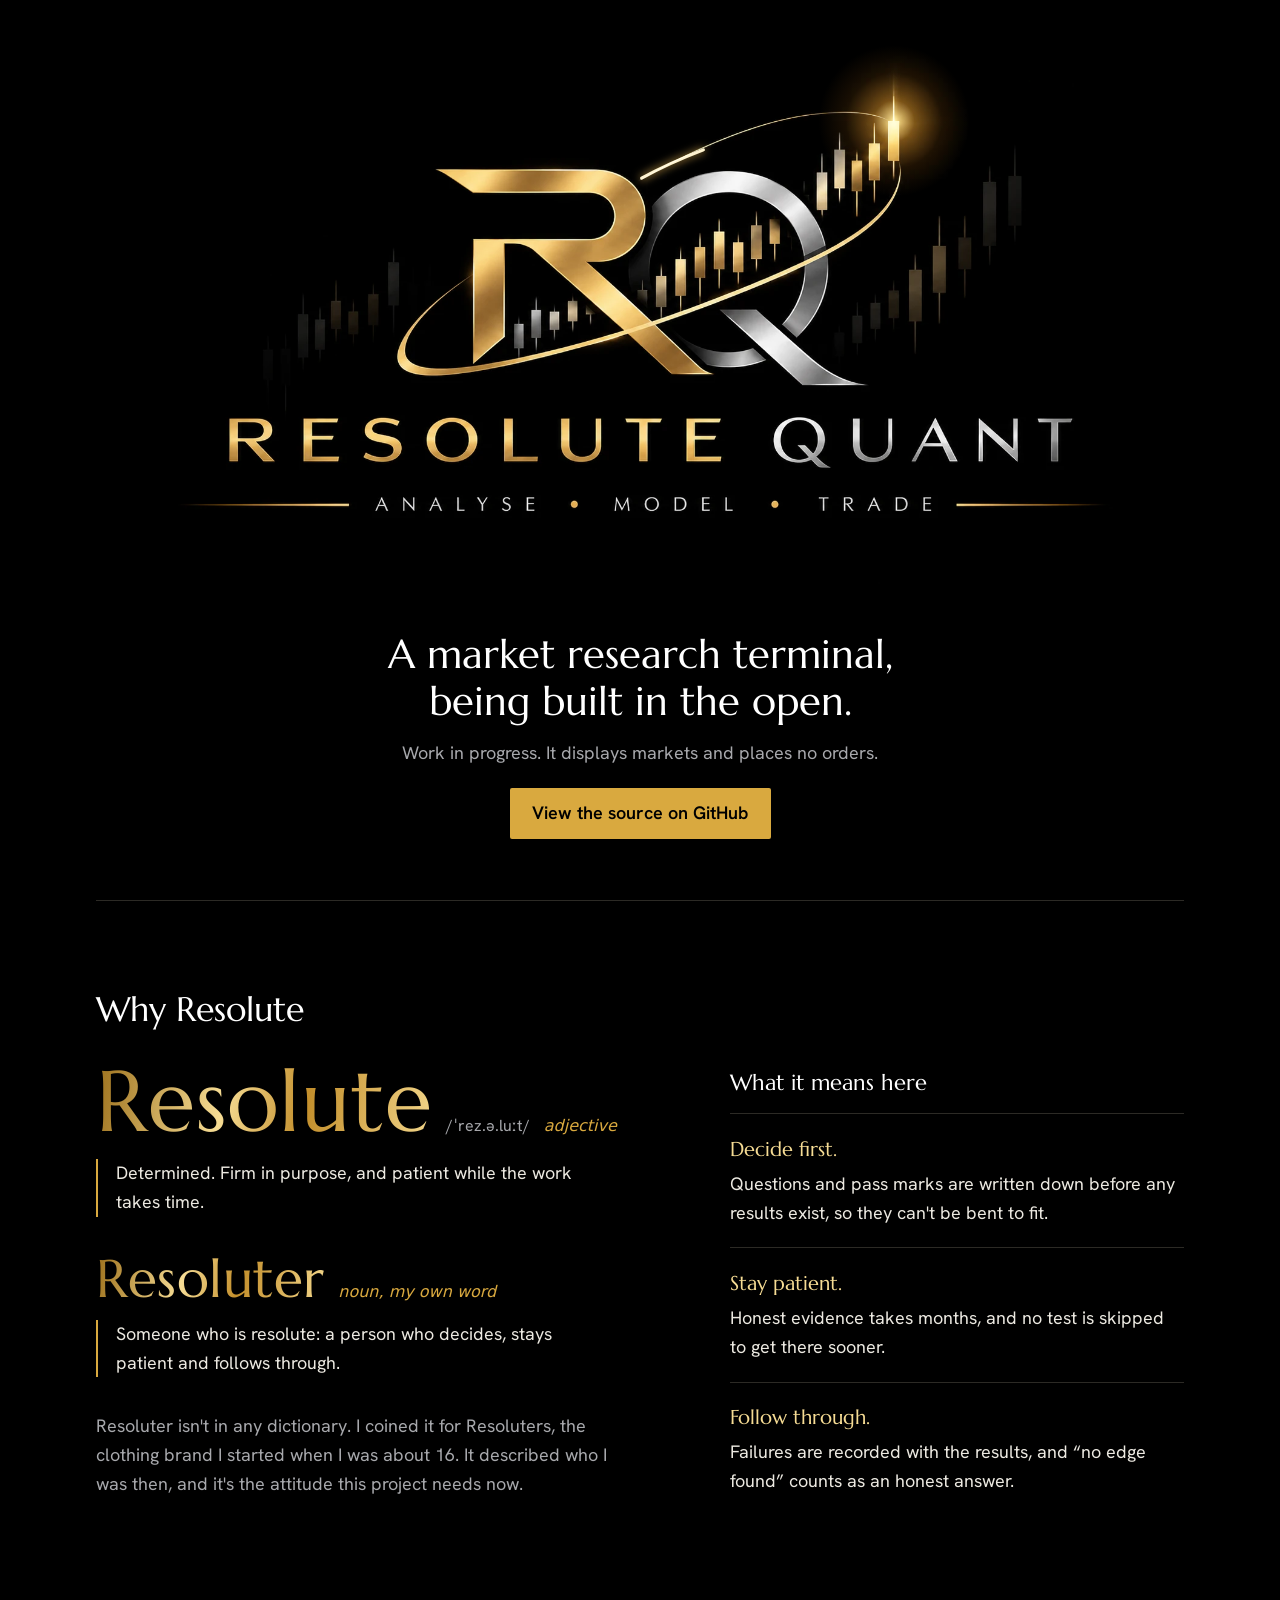
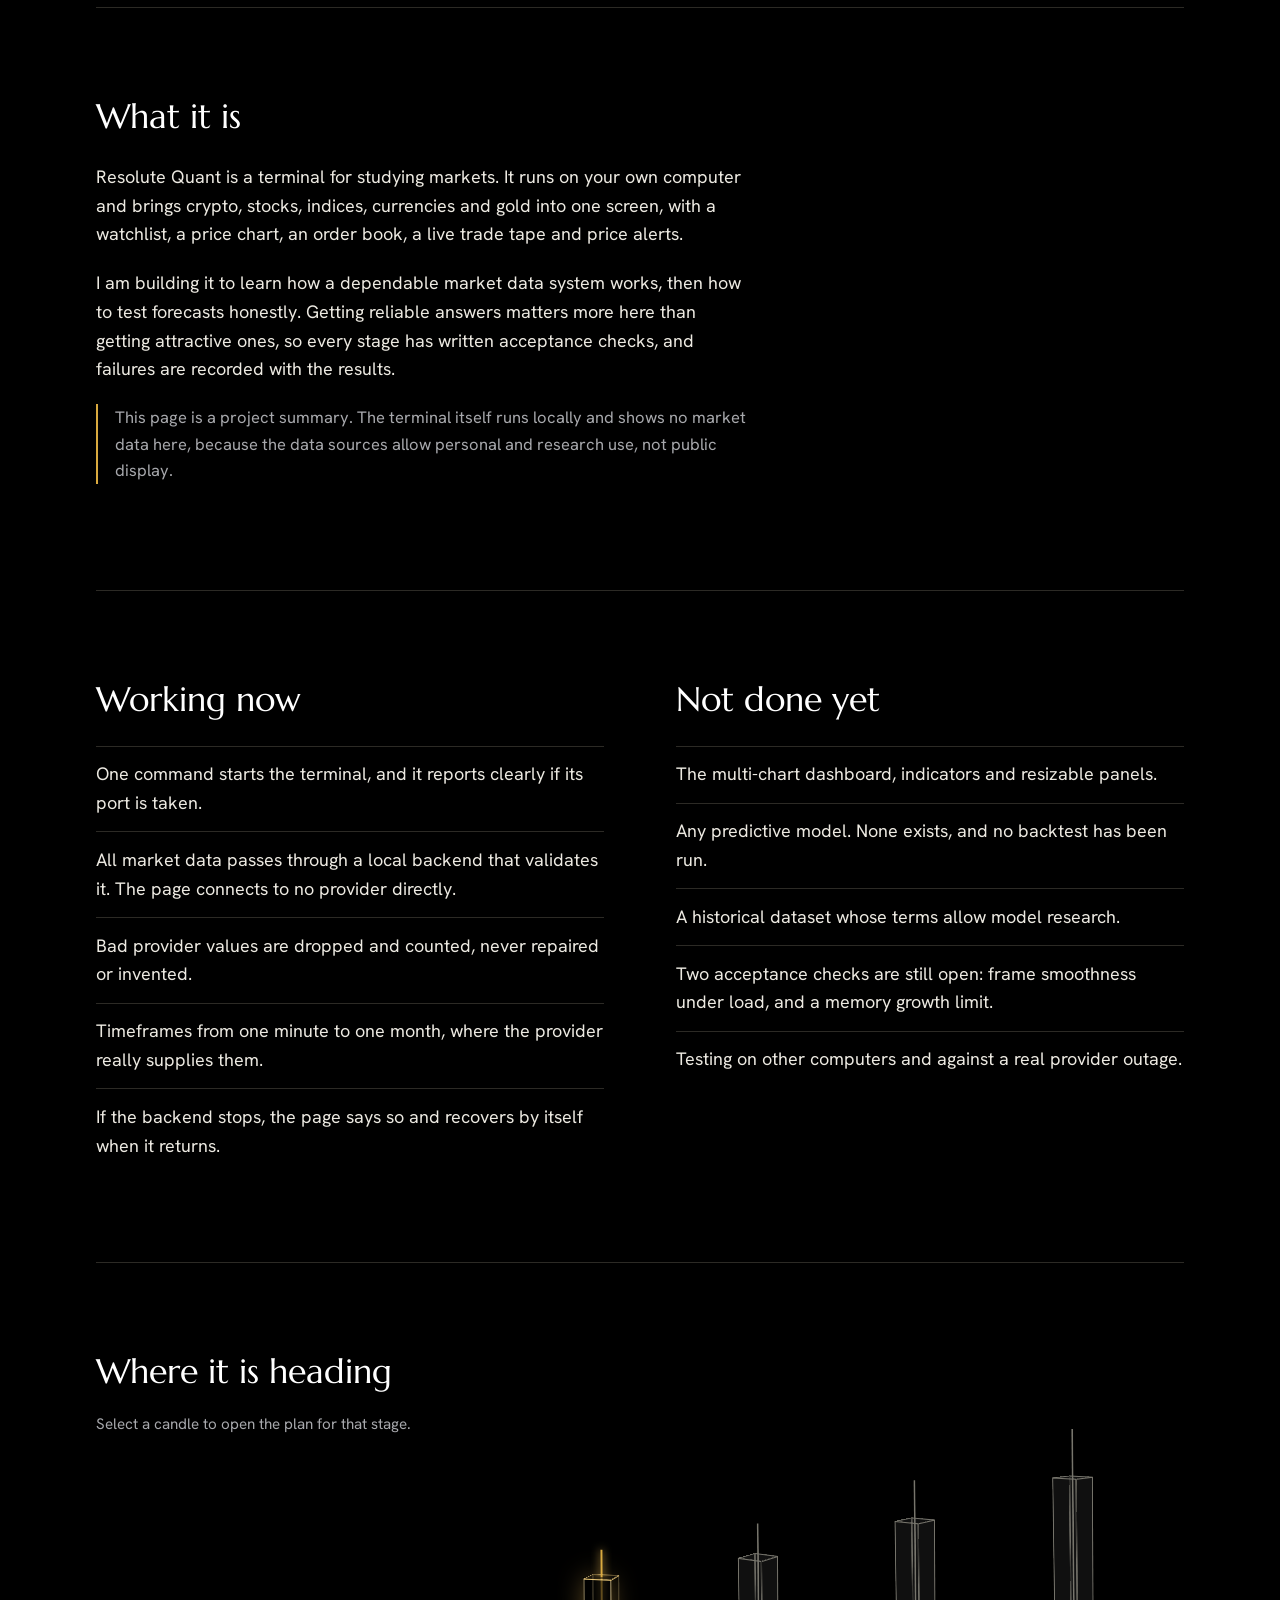
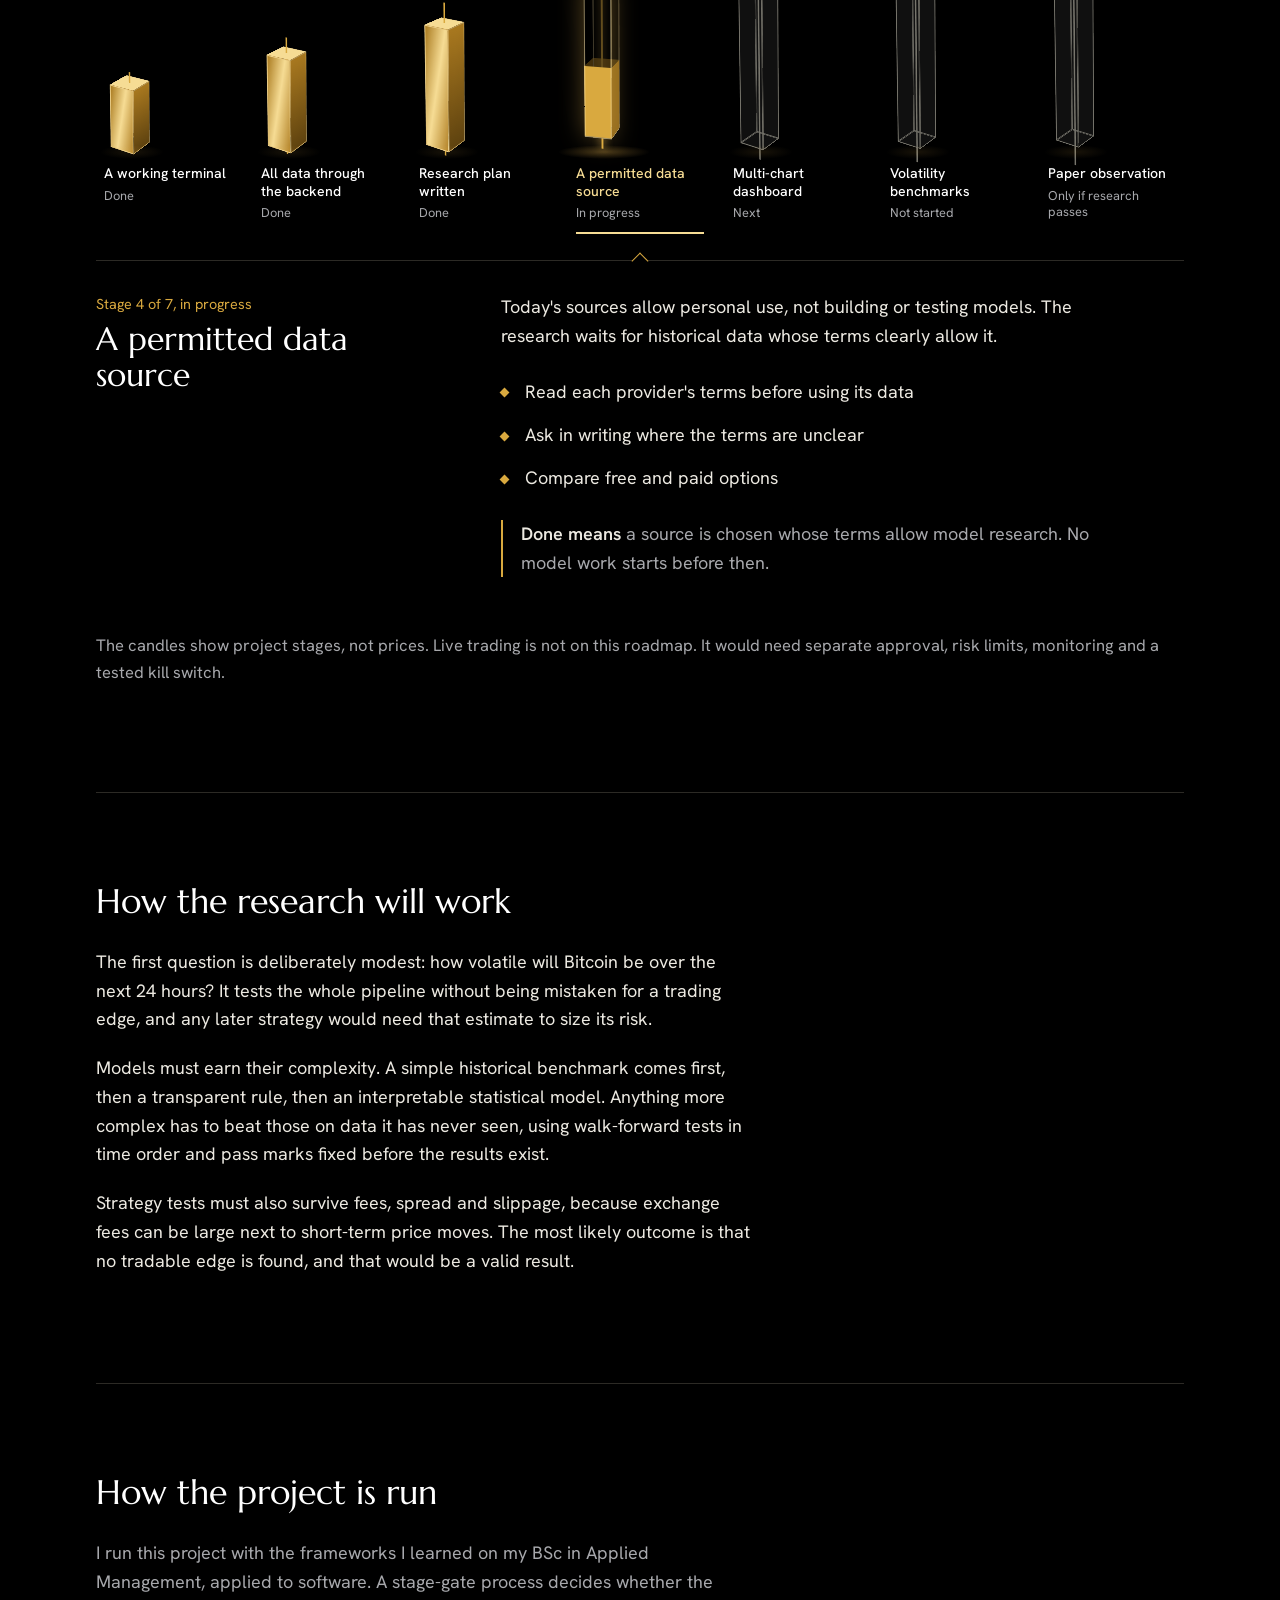
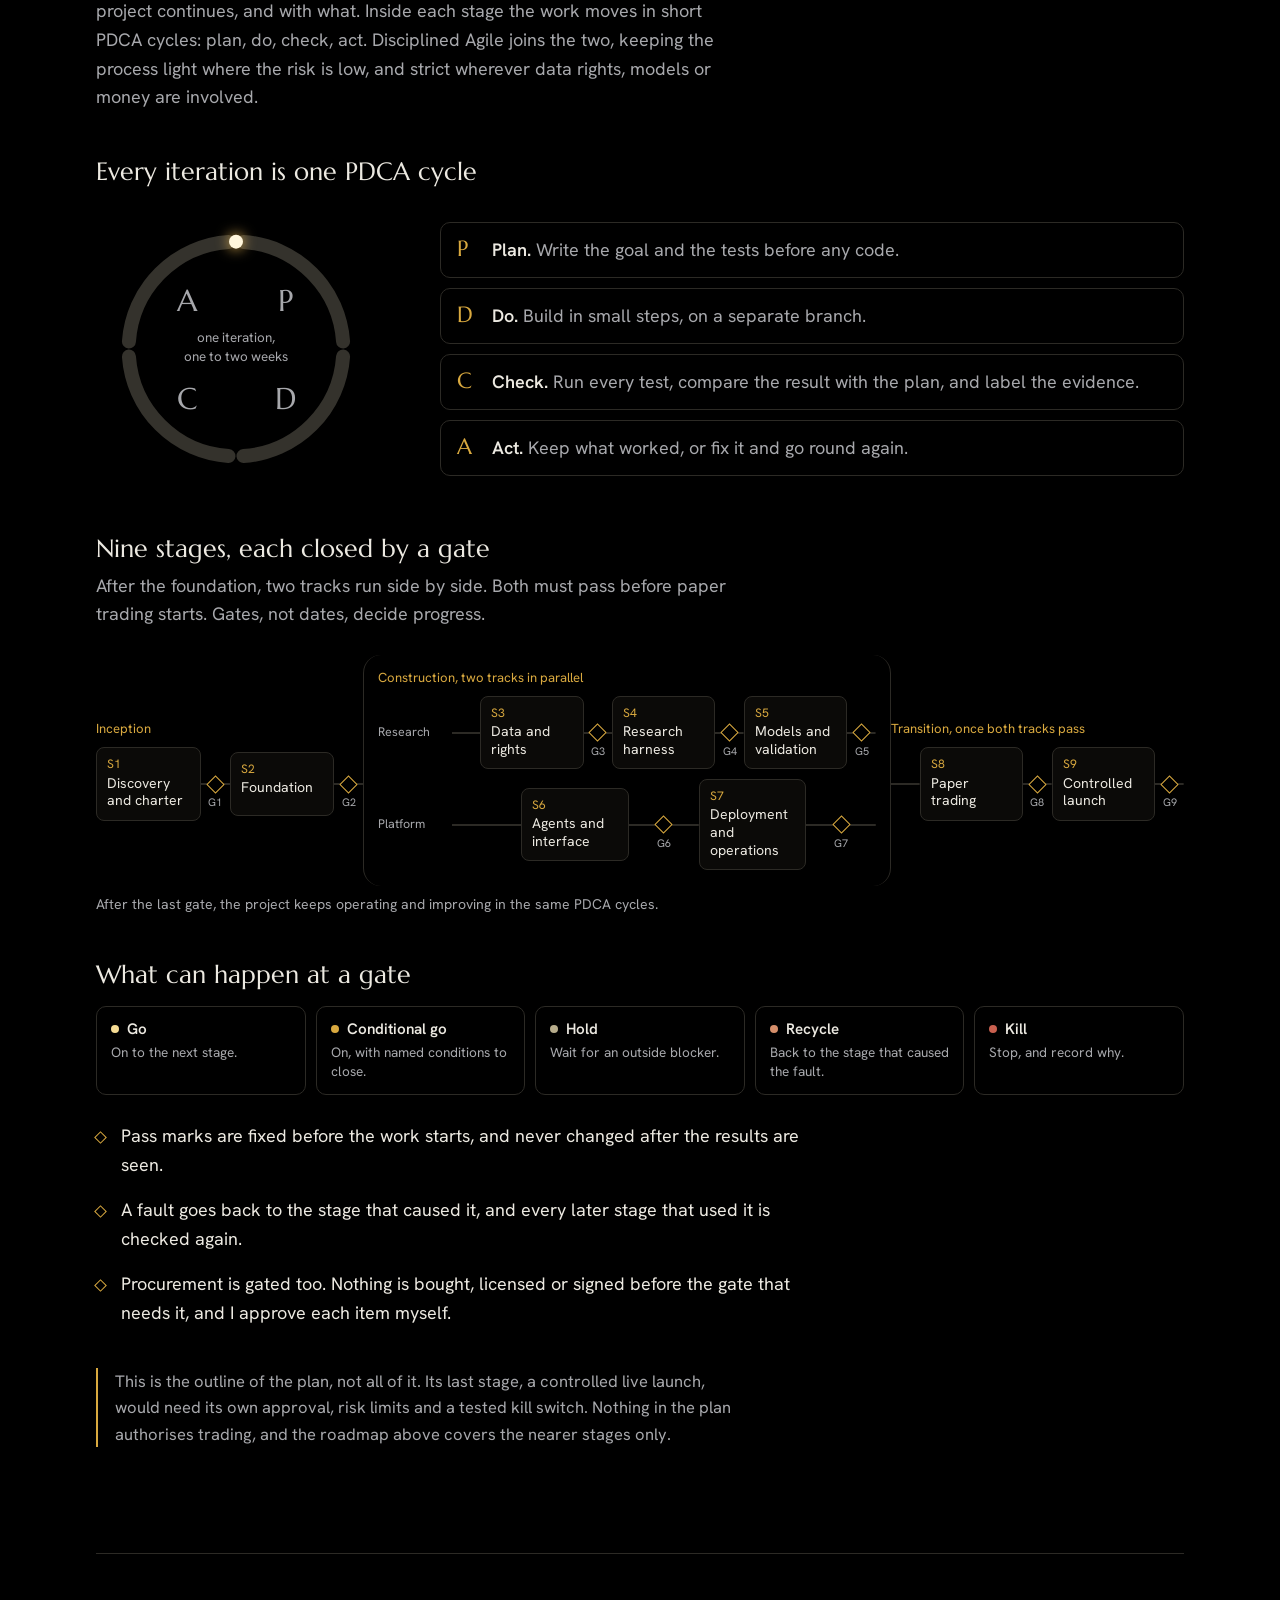
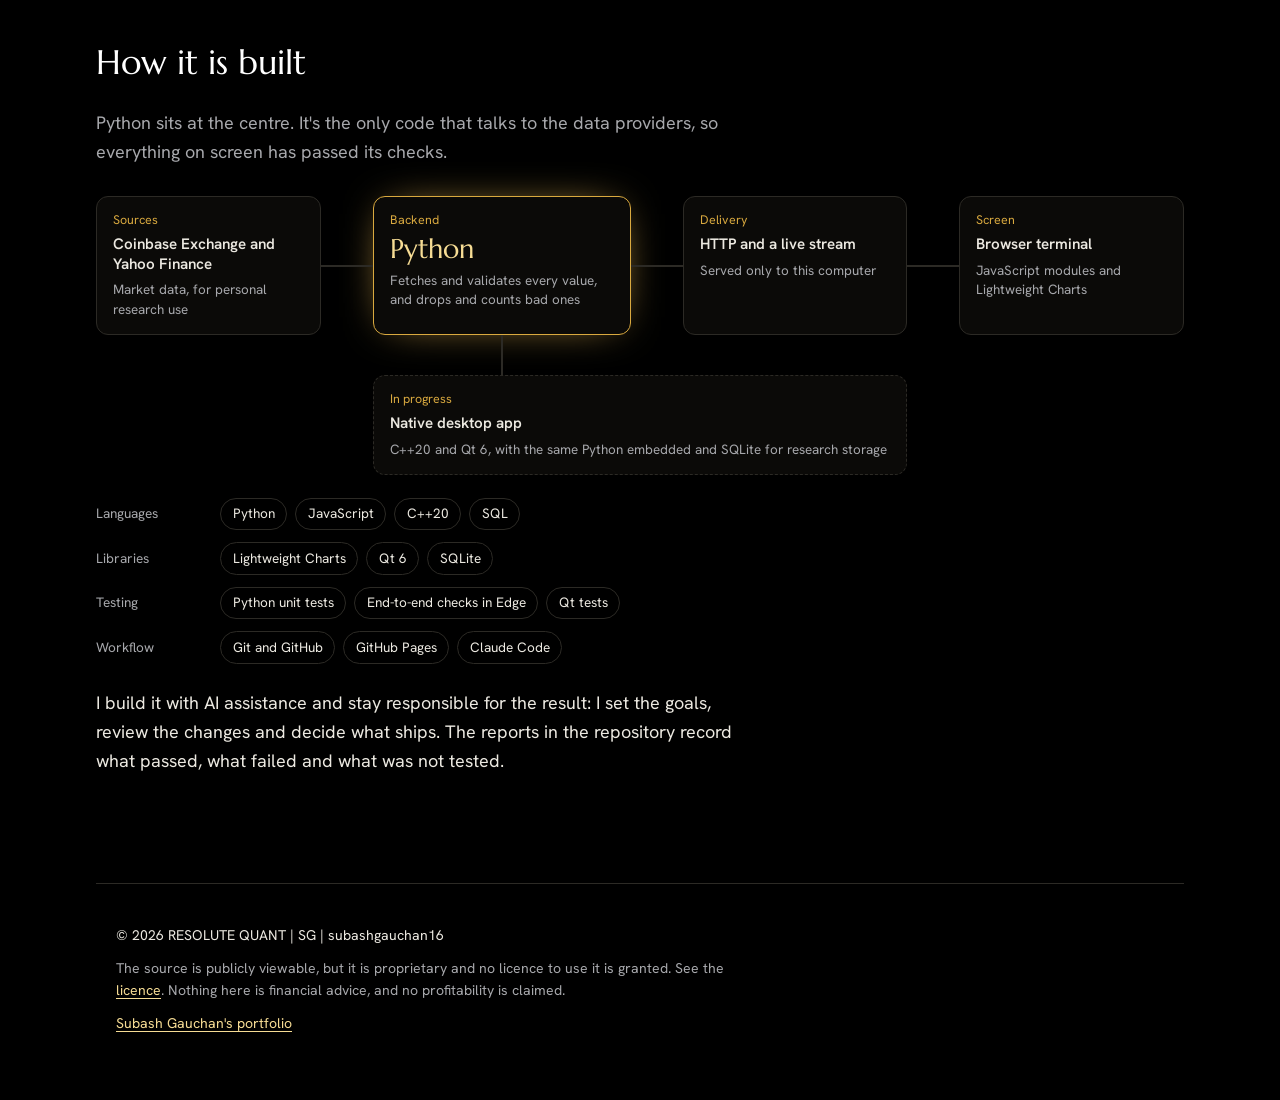
==== commit cc041f35: "Show how the project is run and built, with animated diagrams Adds an animated PDCA wheel, the nine-" ====
--- a/site/index.html
+++ b/site/index.html
@@ -1,190 +1,305 @@
-<!doctype html>
-<html lang="en">
-<head>
-<meta charset="utf-8">
-<meta name="viewport" content="width=device-width,initial-scale=1">
-<title>Resolute Quant, a market research terminal in progress</title>
-<meta name="description" content="Resolute Quant is a personal market research terminal, built in the open by Subash Gauchan. A work in progress. It places no orders.">
-<meta property="og:title" content="Resolute Quant">
-<meta property="og:description" content="A personal market research terminal, built in the open. A work in progress.">
-<meta property="og:image" content="https://subashgauchan16.github.io/Resolute-Quant/assets/resolute-quant-logo.webp">
-<link rel="icon" type="image/png" href="assets/favicon.png">
-<link rel="preconnect" href="https://fonts.googleapis.com">
-<link rel="preconnect" href="https://fonts.gstatic.com" crossorigin>
-<link rel="stylesheet" href="https://fonts.googleapis.com/css2?family=Hanken+Grotesk:wght@400;500;600&family=Marcellus&display=swap">
-<link rel="stylesheet" href="assets/site.css">
-<script>document.documentElement.classList.add("js")</script>
-</head>
-<body>
-<header class="hero" id="hero">
-  <div class="stage" id="stage">
-    <img class="logo" src="assets/resolute-quant-logo.webp" width="1672" height="941" alt="Resolute Quant logo: the letters R and Q with rising candlesticks and the words analyse, model, trade.">
-    <div class="shine" aria-hidden="true"></div>
-    <div class="shine second" aria-hidden="true"></div>
-    <svg class="orbit" viewBox="0 0 1672 941" aria-hidden="true"><path pathLength="1000" d="M838 238C960 170 1180 110 1245 140C1262 150 1266 180 1262 205C1262 290 1040 400 760 480C590 530 440 565 437 525C436 495 490 430 555 398"/></svg>
-    <div class="ember" aria-hidden="true"></div>
-  </div>
-  <div class="intro">
-    <h1>A market research terminal, being built in the open.</h1>
-    <p>Work in progress. It displays markets and places no orders.</p>
-    <a class="button" href="https://github.com/subashgauchan16/Resolute-Quant" rel="noopener noreferrer">View the source on GitHub</a>
-  </div>
-</header>
-
-<main>
-  <section class="why" id="why-resolute">
-    <h2>Why Resolute</h2>
-    <div class="lexicon">
-      <dl class="entry">
-        <dt><span class="word">Resolute</span> <span class="say">/ˈrez.ə.luːt/</span> <span class="kind">adjective</span></dt>
-        <dd>Determined. Firm in purpose, and patient while the work takes time.</dd>
-      </dl>
-      <dl class="entry coined">
-        <dt><span class="word">Resoluter</span> <span class="kind">noun, my own word</span></dt>
-        <dd>Someone who is resolute: a person who decides, stays patient and follows through.</dd>
-      </dl>
-      <p class="origin">Resoluter isn't in any dictionary. I coined it for Resoluters, the clothing brand I started when I was about&nbsp;16. It described who I was then, and it's the attitude this project needs now.</p>
-    </div>
-    <div class="tenets">
-      <h3>What it means here</h3>
-      <ul>
-        <li><b>Decide first.</b> Questions and pass marks are written down before any results exist, so they can't be bent to fit.</li>
-        <li><b>Stay patient.</b> Honest evidence takes months, and no test is skipped to get there sooner.</li>
-        <li><b>Follow through.</b> Failures are recorded with the results, and “no edge found” counts as an honest answer.</li>
-      </ul>
-    </div>
-  </section>
-
-  <section class="prose">
-    <h2>What it is</h2>
-    <p>Resolute Quant is a terminal for studying markets. It runs on your own computer and brings crypto, stocks, indices, currencies and gold into one screen, with a watchlist, a price chart, an order book, a live trade tape and price alerts.</p>
-    <p>I am building it to learn how a dependable market data system works, then how to test forecasts honestly. Getting reliable answers matters more here than getting attractive ones, so every stage has written acceptance checks, and failures are recorded with the results.</p>
-    <p class="note">This page is a project summary. The terminal itself runs locally and shows no market data here, because the data sources allow personal and research use, not public display.</p>
-  </section>
-
-  <section class="ledger" aria-label="Current state of the project">
-    <div>
-      <h2>Working now</h2>
-      <ul>
-        <li>One command starts the terminal, and it reports clearly if its port is taken.</li>
-        <li>All market data passes through a local backend that validates it. The page connects to no provider directly.</li>
-        <li>Bad provider values are dropped and counted, never repaired or invented.</li>
-        <li>Timeframes from one minute to one month, where the provider really supplies them.</li>
-        <li>If the backend stops, the page says so and recovers by itself when it returns.</li>
-      </ul>
-    </div>
-    <div>
-      <h2>Not done yet</h2>
-      <ul>
-        <li>The multi-chart dashboard, indicators and resizable panels.</li>
-        <li>Any predictive model. None exists, and no backtest has been run.</li>
-        <li>A historical dataset whose terms allow model research.</li>
-        <li>Two acceptance checks are still open: frame smoothness under load, and a memory growth limit.</li>
-        <li>Testing on other computers and against a real provider outage.</li>
-      </ul>
-    </div>
-  </section>
-
-  <section class="road" id="road">
-    <h2>Where it is heading</h2>
-    <p class="hint">Select a candle to open the plan for that stage.</p>
-    <div class="candles" role="tablist" aria-label="Project stages">
-      <button type="button" class="rung done" role="tab" id="tab-1" aria-controls="plan-1" aria-selected="false" style="--h:22%"><span class="pit" aria-hidden="true"><span class="candle"><i class="wick"></i><i class="f back"></i><i class="f left"></i><i class="f bottom"></i><i class="f side"></i><i class="f top"></i><i class="f front"></i></span></span><b>A working terminal</b><small>Done</small></button>
-      <button type="button" class="rung done" role="tab" id="tab-2" aria-controls="plan-2" aria-selected="false" style="--h:32%"><span class="pit" aria-hidden="true"><span class="candle"><i class="wick"></i><i class="f back"></i><i class="f left"></i><i class="f bottom"></i><i class="f side"></i><i class="f top"></i><i class="f front"></i></span></span><b>All data through the backend</b><small>Done</small></button>
-      <button type="button" class="rung done" role="tab" id="tab-3" aria-controls="plan-3" aria-selected="false" style="--h:42%"><span class="pit" aria-hidden="true"><span class="candle"><i class="wick"></i><i class="f back"></i><i class="f left"></i><i class="f bottom"></i><i class="f side"></i><i class="f top"></i><i class="f front"></i></span></span><b>Research plan written</b><small>Done</small></button>
-      <button type="button" class="rung now" role="tab" id="tab-4" aria-controls="plan-4" aria-selected="true" style="--h:53%"><span class="pit" aria-hidden="true"><span class="candle"><i class="wick"></i><i class="f back"></i><i class="f left"></i><i class="f bottom"></i><i class="f side"></i><i class="f top"></i><i class="f front"></i></span></span><b>A permitted data source</b><small>In progress</small></button>
-      <button type="button" class="rung later" role="tab" id="tab-5" aria-controls="plan-5" aria-selected="false" style="--h:64%"><span class="pit" aria-hidden="true"><span class="candle"><i class="wick"></i><i class="f back"></i><i class="f left"></i><i class="f bottom"></i><i class="f side"></i><i class="f top"></i><i class="f front"></i></span></span><b>Multi-chart dashboard</b><small>Next</small></button>
-      <button type="button" class="rung later" role="tab" id="tab-6" aria-controls="plan-6" aria-selected="false" style="--h:76%"><span class="pit" aria-hidden="true"><span class="candle"><i class="wick"></i><i class="f back"></i><i class="f left"></i><i class="f bottom"></i><i class="f side"></i><i class="f top"></i><i class="f front"></i></span></span><b>Volatility benchmarks</b><small>Not started</small></button>
-      <button type="button" class="rung later" role="tab" id="tab-7" aria-controls="plan-7" aria-selected="false" style="--h:90%"><span class="pit" aria-hidden="true"><span class="candle"><i class="wick"></i><i class="f back"></i><i class="f left"></i><i class="f bottom"></i><i class="f side"></i><i class="f top"></i><i class="f front"></i></span></span><b>Paper observation</b><small>Only if research passes</small></button>
-    </div>
-
-    <div class="plans" id="plans">
-      <div class="plan done" role="tabpanel" id="plan-1" aria-labelledby="tab-1" tabindex="0">
-        <p class="step">Stage 1 of 7, done</p>
-        <h3>A working terminal</h3>
-        <div class="plan-body">
-          <p>One command starts it on your own computer, and it brings crypto, stocks, indices, currencies and gold into one screen.</p>
-          <ul><li>A watchlist, a price chart, an order book and a live trade tape</li><li>Price alerts</li><li>A clear message if its port is already taken</li></ul>
-          <p class="means"><b>Done means</b> it starts with one command and its acceptance checks run in a real browser. Two are still open: frame smoothness under load, and a memory growth limit.</p>
-        </div>
-      </div>
-      <div class="plan done" role="tabpanel" id="plan-2" aria-labelledby="tab-2" tabindex="0">
-        <p class="step">Stage 2 of 7, done</p>
-        <h3>All data through the backend</h3>
-        <div class="plan-body">
-          <p>The page never contacts a data provider itself. A local Python backend fetches every price, checks it, and passes it on.</p>
-          <ul><li>Bad values are dropped and counted, never repaired or invented</li><li>Timeframes from one minute to one month, only where the provider really supplies them</li><li>If the backend stops, the page says so and recovers when it returns</li></ul>
-          <p class="means"><b>Done means</b> the page's only requests go to its own backend, plus the web fonts.</p>
-        </div>
-      </div>
-      <div class="plan done" role="tabpanel" id="plan-3" aria-labelledby="tab-3" tabindex="0">
-        <p class="step">Stage 3 of 7, done</p>
-        <h3>Research plan written</h3>
-        <div class="plan-body">
-          <p>The first question is deliberately modest: how volatile will Bitcoin be over the next 24&nbsp;hours?</p>
-          <ul><li>A simple historical benchmark first, then a transparent rule, then an interpretable statistical model</li><li>Walk-forward tests in time order, on data each model has never seen</li><li>Fees, spread and slippage counted in any strategy test</li></ul>
-          <p class="means"><b>Done means</b> the questions, tests and pass marks were written down before any model was trained.</p>
-        </div>
-      </div>
-      <div class="plan now" role="tabpanel" id="plan-4" aria-labelledby="tab-4" tabindex="0">
-        <p class="step">Stage 4 of 7, in progress</p>
-        <h3>A permitted data source</h3>
-        <div class="plan-body">
-          <p>Today's sources allow personal use, not building or testing models. The research waits for historical data whose terms clearly allow it.</p>
-          <ul><li>Read each provider's terms before using its data</li><li>Ask in writing where the terms are unclear</li><li>Compare free and paid options</li></ul>
-          <p class="means"><b>Done means</b> a source is chosen whose terms allow model research. No model work starts before then.</p>
-        </div>
-      </div>
-      <div class="plan later" role="tabpanel" id="plan-5" aria-labelledby="tab-5" tabindex="0">
-        <p class="step">Stage 5 of 7, next</p>
-        <h3>Multi-chart dashboard</h3>
-        <div class="plan-body">
-          <p>Several charts on one screen, so related markets can be read side by side.</p>
-          <ul><li>Charts arranged side by side</li><li>Technical indicators</li><li>Panels you can resize</li></ul>
-          <p class="means"><b>Done means</b> it runs on the same validated backend, and every existing check still passes.</p>
-        </div>
-      </div>
-      <div class="plan later" role="tabpanel" id="plan-6" aria-labelledby="tab-6" tabindex="0">
-        <p class="step">Stage 6 of 7, not started</p>
-        <h3>Volatility benchmarks</h3>
-        <div class="plan-body">
-          <p>Run the research plan's tests on permitted data, from the simplest benchmark upward.</p>
-          <ul><li>Each model must beat the simpler ones on data it has never seen</li><li>Results are reported whether they pass or fail</li></ul>
-          <p class="means"><b>Done means</b> every model has a recorded result against pass marks fixed in advance. “No edge found” is a valid outcome.</p>
-        </div>
-      </div>
-      <div class="plan later" role="tabpanel" id="plan-7" aria-labelledby="tab-7" tabindex="0">
-        <p class="step">Stage 7 of 7, only if research passes</p>
-        <h3>Paper observation</h3>
-        <div class="plan-body">
-          <p>If a model passes, its forecasts are watched against live markets with no money at risk.</p>
-          <ul><li>Forecasts are recorded before the outcome is known</li><li>Predictions, simulated results and real market outcomes are kept apart</li><li>No orders are placed</li></ul>
-          <p class="means"><b>Done means</b> months of recorded forecasts, judged by rules set beforehand.</p>
-        </div>
-      </div>
-    </div>
-    <p class="note">The candles show project stages, not prices. Live trading is not on this roadmap. It would need separate approval, risk limits, monitoring and a tested kill switch.</p>
-  </section>
-
-  <section class="prose">
-    <h2>How the research will work</h2>
-    <p>The first question is deliberately modest: how volatile will Bitcoin be over the next 24 hours? It tests the whole pipeline without being mistaken for a trading edge, and any later strategy would need that estimate to size its risk.</p>
-    <p>Models must earn their complexity. A simple historical benchmark comes first, then a transparent rule, then an interpretable statistical model. Anything more complex has to beat those on data it has never seen, using walk-forward tests in time order and pass marks fixed before the results exist.</p>
-    <p>Strategy tests must also survive fees, spread and slippage, because exchange fees can be large next to short-term price moves. The most likely outcome is that no tradable edge is found, and that would be a valid result.</p>
-  </section>
-
-  <section class="prose">
-    <h2>How it is built</h2>
-    <p>The backend is Python, with Coinbase Exchange and Yahoo Finance as its sources. The page is plain JavaScript modules with TradingView Lightweight Charts. Tests cover the backend, the launcher and the whole terminal in a real browser.</p>
-    <p>I build it with AI assistance and stay responsible for the result: I set the goals, review the changes and decide what ships. The reports in the repository record what passed, what failed and what was not tested.</p>
-  </section>
-</main>
-
-<footer>
-  <p>© 2026 RESOLUTE QUANT | SG | subashgauchan16</p>
-  <p>The source is publicly viewable, but it is proprietary and no licence to use it is granted. See the <a href="https://github.com/subashgauchan16/Resolute-Quant/blob/main/LICENSE" rel="noopener noreferrer">licence</a>. Nothing here is financial advice, and no profitability is claimed.</p>
-  <p><a href="https://subashgauchan16.github.io/SubashGauchan-Data-Analytics-Portfolio/">Subash Gauchan's portfolio</a></p>
-</footer>
-<script src="assets/site.js" defer></script>
-</body>
-</html>
+<!doctype html>
+<html lang="en">
+<head>
+<meta charset="utf-8">
+<meta name="viewport" content="width=device-width,initial-scale=1">
+<title>Resolute Quant, a market research terminal in progress</title>
+<meta name="description" content="Resolute Quant is a personal market research terminal, built in the open by Subash Gauchan. A work in progress. It places no orders.">
+<meta property="og:title" content="Resolute Quant">
+<meta property="og:description" content="A personal market research terminal, built in the open. A work in progress.">
+<meta property="og:image" content="https://subashgauchan16.github.io/Resolute-Quant/assets/resolute-quant-logo.webp">
+<link rel="icon" type="image/png" href="assets/favicon.png">
+<link rel="preconnect" href="https://fonts.googleapis.com">
+<link rel="preconnect" href="https://fonts.gstatic.com" crossorigin>
+<link rel="stylesheet" href="https://fonts.googleapis.com/css2?family=Hanken+Grotesk:wght@400;500;600&family=Marcellus&display=swap">
+<link rel="stylesheet" href="assets/site.css">
+<link rel="stylesheet" href="assets/rq-method.css">
+<script>document.documentElement.classList.add("js")</script>
+</head>
+<body>
+<header class="hero" id="hero">
+  <div class="stage" id="stage">
+    <img class="logo" src="assets/resolute-quant-logo.webp" width="1672" height="941" alt="Resolute Quant logo: the letters R and Q with rising candlesticks and the words analyse, model, trade.">
+    <div class="shine" aria-hidden="true"></div>
+    <div class="shine second" aria-hidden="true"></div>
+    <svg class="orbit" viewBox="0 0 1672 941" aria-hidden="true"><path pathLength="1000" d="M838 238C960 170 1180 110 1245 140C1262 150 1266 180 1262 205C1262 290 1040 400 760 480C590 530 440 565 437 525C436 495 490 430 555 398"/></svg>
+    <div class="ember" aria-hidden="true"></div>
+  </div>
+  <div class="intro">
+    <h1>A market research terminal, being built in the open.</h1>
+    <p>Work in progress. It displays markets and places no orders.</p>
+    <a class="button" href="https://github.com/subashgauchan16/Resolute-Quant" rel="noopener noreferrer">View the source on GitHub</a>
+  </div>
+</header>
+
+<main>
+  <section class="why" id="why-resolute">
+    <h2>Why Resolute</h2>
+    <div class="lexicon">
+      <dl class="entry">
+        <dt><span class="word">Resolute</span> <span class="say">/ˈrez.ə.luːt/</span> <span class="kind">adjective</span></dt>
+        <dd>Determined. Firm in purpose, and patient while the work takes time.</dd>
+      </dl>
+      <dl class="entry coined">
+        <dt><span class="word">Resoluter</span> <span class="kind">noun, my own word</span></dt>
+        <dd>Someone who is resolute: a person who decides, stays patient and follows through.</dd>
+      </dl>
+      <p class="origin">Resoluter isn't in any dictionary. I coined it for Resoluters, the clothing brand I started when I was about&nbsp;16. It described who I was then, and it's the attitude this project needs now.</p>
+    </div>
+    <div class="tenets">
+      <h3>What it means here</h3>
+      <ul>
+        <li><b>Decide first.</b> Questions and pass marks are written down before any results exist, so they can't be bent to fit.</li>
+        <li><b>Stay patient.</b> Honest evidence takes months, and no test is skipped to get there sooner.</li>
+        <li><b>Follow through.</b> Failures are recorded with the results, and “no edge found” counts as an honest answer.</li>
+      </ul>
+    </div>
+  </section>
+
+  <section class="prose">
+    <h2>What it is</h2>
+    <p>Resolute Quant is a terminal for studying markets. It runs on your own computer and brings crypto, stocks, indices, currencies and gold into one screen, with a watchlist, a price chart, an order book, a live trade tape and price alerts.</p>
+    <p>I am building it to learn how a dependable market data system works, then how to test forecasts honestly. Getting reliable answers matters more here than getting attractive ones, so every stage has written acceptance checks, and failures are recorded with the results.</p>
+    <p class="note">This page is a project summary. The terminal itself runs locally and shows no market data here, because the data sources allow personal and research use, not public display.</p>
+  </section>
+
+  <section class="ledger" aria-label="Current state of the project">
+    <div>
+      <h2>Working now</h2>
+      <ul>
+        <li>One command starts the terminal, and it reports clearly if its port is taken.</li>
+        <li>All market data passes through a local backend that validates it. The page connects to no provider directly.</li>
+        <li>Bad provider values are dropped and counted, never repaired or invented.</li>
+        <li>Timeframes from one minute to one month, where the provider really supplies them.</li>
+        <li>If the backend stops, the page says so and recovers by itself when it returns.</li>
+      </ul>
+    </div>
+    <div>
+      <h2>Not done yet</h2>
+      <ul>
+        <li>The multi-chart dashboard, indicators and resizable panels.</li>
+        <li>Any predictive model. None exists, and no backtest has been run.</li>
+        <li>A historical dataset whose terms allow model research.</li>
+        <li>Two acceptance checks are still open: frame smoothness under load, and a memory growth limit.</li>
+        <li>Testing on other computers and against a real provider outage.</li>
+      </ul>
+    </div>
+  </section>
+
+  <section class="road" id="road">
+    <h2>Where it is heading</h2>
+    <p class="hint">Select a candle to open the plan for that stage.</p>
+    <div class="candles" role="tablist" aria-label="Project stages">
+      <button type="button" class="rung done" role="tab" id="tab-1" aria-controls="plan-1" aria-selected="false" style="--h:22%"><span class="pit" aria-hidden="true"><span class="candle"><i class="wick"></i><i class="f back"></i><i class="f left"></i><i class="f bottom"></i><i class="f side"></i><i class="f top"></i><i class="f front"></i></span></span><b>A working terminal</b><small>Done</small></button>
+      <button type="button" class="rung done" role="tab" id="tab-2" aria-controls="plan-2" aria-selected="false" style="--h:32%"><span class="pit" aria-hidden="true"><span class="candle"><i class="wick"></i><i class="f back"></i><i class="f left"></i><i class="f bottom"></i><i class="f side"></i><i class="f top"></i><i class="f front"></i></span></span><b>All data through the backend</b><small>Done</small></button>
+      <button type="button" class="rung done" role="tab" id="tab-3" aria-controls="plan-3" aria-selected="false" style="--h:42%"><span class="pit" aria-hidden="true"><span class="candle"><i class="wick"></i><i class="f back"></i><i class="f left"></i><i class="f bottom"></i><i class="f side"></i><i class="f top"></i><i class="f front"></i></span></span><b>Research plan written</b><small>Done</small></button>
+      <button type="button" class="rung now" role="tab" id="tab-4" aria-controls="plan-4" aria-selected="true" style="--h:53%"><span class="pit" aria-hidden="true"><span class="candle"><i class="wick"></i><i class="f back"></i><i class="f left"></i><i class="f bottom"></i><i class="f side"></i><i class="f top"></i><i class="f front"></i></span></span><b>A permitted data source</b><small>In progress</small></button>
+      <button type="button" class="rung later" role="tab" id="tab-5" aria-controls="plan-5" aria-selected="false" style="--h:64%"><span class="pit" aria-hidden="true"><span class="candle"><i class="wick"></i><i class="f back"></i><i class="f left"></i><i class="f bottom"></i><i class="f side"></i><i class="f top"></i><i class="f front"></i></span></span><b>Multi-chart dashboard</b><small>Next</small></button>
+      <button type="button" class="rung later" role="tab" id="tab-6" aria-controls="plan-6" aria-selected="false" style="--h:76%"><span class="pit" aria-hidden="true"><span class="candle"><i class="wick"></i><i class="f back"></i><i class="f left"></i><i class="f bottom"></i><i class="f side"></i><i class="f top"></i><i class="f front"></i></span></span><b>Volatility benchmarks</b><small>Not started</small></button>
+      <button type="button" class="rung later" role="tab" id="tab-7" aria-controls="plan-7" aria-selected="false" style="--h:90%"><span class="pit" aria-hidden="true"><span class="candle"><i class="wick"></i><i class="f back"></i><i class="f left"></i><i class="f bottom"></i><i class="f side"></i><i class="f top"></i><i class="f front"></i></span></span><b>Paper observation</b><small>Only if research passes</small></button>
+    </div>
+
+    <div class="plans" id="plans">
+      <div class="plan done" role="tabpanel" id="plan-1" aria-labelledby="tab-1" tabindex="0">
+        <p class="step">Stage 1 of 7, done</p>
+        <h3>A working terminal</h3>
+        <div class="plan-body">
+          <p>One command starts it on your own computer, and it brings crypto, stocks, indices, currencies and gold into one screen.</p>
+          <ul><li>A watchlist, a price chart, an order book and a live trade tape</li><li>Price alerts</li><li>A clear message if its port is already taken</li></ul>
+          <p class="means"><b>Done means</b> it starts with one command and its acceptance checks run in a real browser. Two are still open: frame smoothness under load, and a memory growth limit.</p>
+        </div>
+      </div>
+      <div class="plan done" role="tabpanel" id="plan-2" aria-labelledby="tab-2" tabindex="0">
+        <p class="step">Stage 2 of 7, done</p>
+        <h3>All data through the backend</h3>
+        <div class="plan-body">
+          <p>The page never contacts a data provider itself. A local Python backend fetches every price, checks it, and passes it on.</p>
+          <ul><li>Bad values are dropped and counted, never repaired or invented</li><li>Timeframes from one minute to one month, only where the provider really supplies them</li><li>If the backend stops, the page says so and recovers when it returns</li></ul>
+          <p class="means"><b>Done means</b> the page's only requests go to its own backend, plus the web fonts.</p>
+        </div>
+      </div>
+      <div class="plan done" role="tabpanel" id="plan-3" aria-labelledby="tab-3" tabindex="0">
+        <p class="step">Stage 3 of 7, done</p>
+        <h3>Research plan written</h3>
+        <div class="plan-body">
+          <p>The first question is deliberately modest: how volatile will Bitcoin be over the next 24&nbsp;hours?</p>
+          <ul><li>A simple historical benchmark first, then a transparent rule, then an interpretable statistical model</li><li>Walk-forward tests in time order, on data each model has never seen</li><li>Fees, spread and slippage counted in any strategy test</li></ul>
+          <p class="means"><b>Done means</b> the questions, tests and pass marks were written down before any model was trained.</p>
+        </div>
+      </div>
+      <div class="plan now" role="tabpanel" id="plan-4" aria-labelledby="tab-4" tabindex="0">
+        <p class="step">Stage 4 of 7, in progress</p>
+        <h3>A permitted data source</h3>
+        <div class="plan-body">
+          <p>Today's sources allow personal use, not building or testing models. The research waits for historical data whose terms clearly allow it.</p>
+          <ul><li>Read each provider's terms before using its data</li><li>Ask in writing where the terms are unclear</li><li>Compare free and paid options</li></ul>
+          <p class="means"><b>Done means</b> a source is chosen whose terms allow model research. No model work starts before then.</p>
+        </div>
+      </div>
+      <div class="plan later" role="tabpanel" id="plan-5" aria-labelledby="tab-5" tabindex="0">
+        <p class="step">Stage 5 of 7, next</p>
+        <h3>Multi-chart dashboard</h3>
+        <div class="plan-body">
+          <p>Several charts on one screen, so related markets can be read side by side.</p>
+          <ul><li>Charts arranged side by side</li><li>Technical indicators</li><li>Panels you can resize</li></ul>
+          <p class="means"><b>Done means</b> it runs on the same validated backend, and every existing check still passes.</p>
+        </div>
+      </div>
+      <div class="plan later" role="tabpanel" id="plan-6" aria-labelledby="tab-6" tabindex="0">
+        <p class="step">Stage 6 of 7, not started</p>
+        <h3>Volatility benchmarks</h3>
+        <div class="plan-body">
+          <p>Run the research plan's tests on permitted data, from the simplest benchmark upward.</p>
+          <ul><li>Each model must beat the simpler ones on data it has never seen</li><li>Results are reported whether they pass or fail</li></ul>
+          <p class="means"><b>Done means</b> every model has a recorded result against pass marks fixed in advance. “No edge found” is a valid outcome.</p>
+        </div>
+      </div>
+      <div class="plan later" role="tabpanel" id="plan-7" aria-labelledby="tab-7" tabindex="0">
+        <p class="step">Stage 7 of 7, only if research passes</p>
+        <h3>Paper observation</h3>
+        <div class="plan-body">
+          <p>If a model passes, its forecasts are watched against live markets with no money at risk.</p>
+          <ul><li>Forecasts are recorded before the outcome is known</li><li>Predictions, simulated results and real market outcomes are kept apart</li><li>No orders are placed</li></ul>
+          <p class="means"><b>Done means</b> months of recorded forecasts, judged by rules set beforehand.</p>
+        </div>
+      </div>
+    </div>
+    <p class="note">The candles show project stages, not prices. Live trading is not on this roadmap. It would need separate approval, risk limits, monitoring and a tested kill switch.</p>
+  </section>
+
+  <section class="prose">
+    <h2>How the research will work</h2>
+    <p>The first question is deliberately modest: how volatile will Bitcoin be over the next 24 hours? It tests the whole pipeline without being mistaken for a trading edge, and any later strategy would need that estimate to size its risk.</p>
+    <p>Models must earn their complexity. A simple historical benchmark comes first, then a transparent rule, then an interpretable statistical model. Anything more complex has to beat those on data it has never seen, using walk-forward tests in time order and pass marks fixed before the results exist.</p>
+    <p>Strategy tests must also survive fees, spread and slippage, because exchange fees can be large next to short-term price moves. The most likely outcome is that no tradable edge is found, and that would be a valid result.</p>
+  </section>
+
+  <section class="rqm" id="method">
+    <h2>How the project is run</h2>
+    <p class="rqm-sub">I run this project with the frameworks I learned on my BSc in Applied Management, applied to software. A stage-gate process decides whether the project continues, and with what. Inside each stage the work moves in short PDCA cycles: plan, do, check, act. Disciplined Agile joins the two, keeping the process light where the risk is low, and strict wherever data rights, models or money are involved.</p>
+
+    <h3 class="rqm-h">Every iteration is one PDCA cycle</h3>
+    <div class="rqm-pdca">
+      <svg class="rqm-wheel" viewBox="0 0 240 240" role="img" aria-label="The PDCA cycle: plan, do, check and act, repeated in every iteration.">
+        <path class="rqm-base" d="M126.42 28.22A92 92 0 0 1 211.78 113.58"/>
+        <path class="rqm-base" d="M211.78 126.42A92 92 0 0 1 126.42 211.78"/>
+        <path class="rqm-base" d="M113.58 211.78A92 92 0 0 1 28.22 126.42"/>
+        <path class="rqm-base" d="M28.22 113.58A92 92 0 0 1 113.58 28.22"/>
+        <path class="rqm-fill" pathLength="1" d="M126.42 28.22A92 92 0 0 1 211.78 113.58"/>
+        <path class="rqm-fill k1" pathLength="1" d="M211.78 126.42A92 92 0 0 1 126.42 211.78"/>
+        <path class="rqm-fill k2" pathLength="1" d="M113.58 211.78A92 92 0 0 1 28.22 126.42"/>
+        <path class="rqm-fill k3" pathLength="1" d="M28.22 113.58A92 92 0 0 1 113.58 28.22"/>
+        <text class="rqm-letter" x="162.4" y="77.6">P</text>
+        <text class="rqm-letter k1" x="162.4" y="162.4">D</text>
+        <text class="rqm-letter k2" x="77.6" y="162.4">C</text>
+        <text class="rqm-letter k3" x="77.6" y="77.6">A</text>
+        <text class="rqm-hub" x="120" y="114">one iteration,</text>
+        <text class="rqm-hub" x="120" y="130">one to two weeks</text>
+        <g class="rqm-orbit"><circle cx="120" cy="28" r="6"/></g>
+      </svg>
+      <ol class="rqm-steps">
+        <li><span>P</span><div><b>Plan.</b> Write the goal and the tests before any code.</div></li>
+        <li class="k1"><span>D</span><div><b>Do.</b> Build in small steps, on a separate branch.</div></li>
+        <li class="k2"><span>C</span><div><b>Check.</b> Run every test, compare the result with the plan, and label the evidence.</div></li>
+        <li class="k3"><span>A</span><div><b>Act.</b> Keep what worked, or fix it and go round again.</div></li>
+      </ol>
+    </div>
+
+    <h3 class="rqm-h">Nine stages, each closed by a gate</h3>
+    <p class="rqm-sub">After the foundation, two tracks run side by side. Both must pass before paper trading starts. Gates, not dates, decide progress.</p>
+    <div class="rqm-map">
+      <div class="rqm-phase">
+        <p class="rqm-phase-name">Inception</p>
+        <div class="rqm-row">
+          <div class="rqm-node"><span>S1</span>Discovery and charter</div>
+          <i class="rqm-gate" style="--i:0"><b></b><em>G1</em></i>
+          <div class="rqm-node"><span>S2</span>Foundation</div>
+          <i class="rqm-gate" style="--i:1"><b></b><em>G2</em></i>
+        </div>
+      </div>
+      <div class="rqm-phase rqm-construction">
+        <p class="rqm-phase-name">Construction, two tracks in parallel</p>
+        <div class="rqm-track">
+          <span class="rqm-track-name">Research</span>
+          <div class="rqm-row">
+            <i class="rqm-gate rqm-plain" style="--i:1.5"></i>
+            <div class="rqm-node"><span>S3</span>Data and rights</div>
+            <i class="rqm-gate" style="--i:2"><b></b><em>G3</em></i>
+            <div class="rqm-node"><span>S4</span>Research harness</div>
+            <i class="rqm-gate" style="--i:3"><b></b><em>G4</em></i>
+            <div class="rqm-node"><span>S5</span>Models and validation</div>
+            <i class="rqm-gate" style="--i:4"><b></b><em>G5</em></i>
+          </div>
+        </div>
+        <div class="rqm-track">
+          <span class="rqm-track-name">Platform</span>
+          <div class="rqm-row">
+            <i class="rqm-gate rqm-plain" style="--i:1.5"></i>
+            <div class="rqm-node"><span>S6</span>Agents and interface</div>
+            <i class="rqm-gate" style="--i:2.5"><b></b><em>G6</em></i>
+            <div class="rqm-node"><span>S7</span>Deployment and operations</div>
+            <i class="rqm-gate" style="--i:4"><b></b><em>G7</em></i>
+          </div>
+        </div>
+      </div>
+      <div class="rqm-phase">
+        <p class="rqm-phase-name">Transition, once both tracks pass</p>
+        <div class="rqm-row">
+          <i class="rqm-gate rqm-plain" style="--i:4.5"></i>
+          <div class="rqm-node"><span>S8</span>Paper trading</div>
+          <i class="rqm-gate" style="--i:5"><b></b><em>G8</em></i>
+          <div class="rqm-node"><span>S9</span>Controlled launch</div>
+          <i class="rqm-gate" style="--i:6"><b></b><em>G9</em></i>
+        </div>
+      </div>
+    </div>
+    <p class="rqm-note">After the last gate, the project keeps operating and improving in the same PDCA cycles.</p>
+
+    <h3 class="rqm-h">What can happen at a gate</h3>
+    <ul class="rqm-outcomes">
+      <li style="--i:0"><b>Go</b>On to the next stage.</li>
+      <li class="cond" style="--i:1"><b>Conditional go</b>On, with named conditions to close.</li>
+      <li class="hold" style="--i:2"><b>Hold</b>Wait for an outside blocker.</li>
+      <li class="recycle" style="--i:3"><b>Recycle</b>Back to the stage that caused the fault.</li>
+      <li class="kill" style="--i:4"><b>Kill</b>Stop, and record why.</li>
+    </ul>
+    <ul class="rqm-rules">
+      <li>Pass marks are fixed before the work starts, and never changed after the results are seen.</li>
+      <li>A fault goes back to the stage that caused it, and every later stage that used it is checked again.</li>
+      <li>Procurement is gated too. Nothing is bought, licensed or signed before the gate that needs it, and I approve each item myself.</li>
+    </ul>
+    <p class="note">This is the outline of the plan, not all of it. Its last stage, a controlled live launch, would need its own approval, risk limits and a tested kill switch. Nothing in the plan authorises trading, and the roadmap above covers the nearer stages only.</p>
+  </section>
+
+  <section class="rqm" id="built">
+    <h2>How it is built</h2>
+    <p class="rqm-sub">Python sits at the centre. It's the only code that talks to the data providers, so everything on screen has passed its checks.</p>
+    <div class="rqm-pipe">
+      <div class="rqm-box"><small>Sources</small><b>Coinbase Exchange and Yahoo Finance</b><span>Market data, for personal research use</span></div>
+      <i class="rqm-flow" style="--i:0"></i>
+      <div class="rqm-box rqm-core"><small>Backend</small><b>Python</b><span>Fetches and validates every value, and drops and counts bad ones</span></div>
+      <i class="rqm-flow" style="--i:1"></i>
+      <div class="rqm-box"><small>Delivery</small><b>HTTP and a live stream</b><span>Served only to this computer</span></div>
+      <i class="rqm-flow" style="--i:2"></i>
+      <div class="rqm-box"><small>Screen</small><b>Browser terminal</b><span>JavaScript modules and Lightweight Charts</span></div>
+      <i class="rqm-flow rqm-down" style="--i:1"></i>
+      <div class="rqm-box rqm-wip"><small>In progress</small><b>Native desktop app</b><span>C++20 and Qt 6, with the same Python embedded and SQLite for research storage</span></div>
+    </div>
+    <div class="rqm-tools">
+      <div class="rqm-toolrow"><span>Languages</span><ul><li>Python</li><li>JavaScript</li><li>C++20</li><li>SQL</li></ul></div>
+      <div class="rqm-toolrow"><span>Libraries</span><ul><li>Lightweight Charts</li><li>Qt 6</li><li>SQLite</li></ul></div>
+      <div class="rqm-toolrow"><span>Testing</span><ul><li>Python unit tests</li><li>End-to-end checks in Edge</li><li>Qt tests</li></ul></div>
+      <div class="rqm-toolrow"><span>Workflow</span><ul><li>Git and GitHub</li><li>GitHub Pages</li><li>Claude Code</li></ul></div>
+    </div>
+    <p>I build it with AI assistance and stay responsible for the result: I set the goals, review the changes and decide what ships. The reports in the repository record what passed, what failed and what was not tested.</p>
+  </section>
+</main>
+
+<footer>
+  <p>© 2026 RESOLUTE QUANT | SG | subashgauchan16</p>
+  <p>The source is publicly viewable, but it is proprietary and no licence to use it is granted. See the <a href="https://github.com/subashgauchan16/Resolute-Quant/blob/main/LICENSE" rel="noopener noreferrer">licence</a>. Nothing here is financial advice, and no profitability is claimed.</p>
+  <p><a href="https://subashgauchan16.github.io/SubashGauchan-Data-Analytics-Portfolio/">Subash Gauchan's portfolio</a></p>
+</footer>
+<script src="assets/site.js" defer></script>
+</body>
+</html>
--- a/site/assets/site.css
+++ b/site/assets/site.css
@@ -1,170 +1,172 @@
-/* Resolute Quant project page. The logo carries the page; everything below it stays quiet. */
-:root{
-  color-scheme:dark;
-  --black:#000000; --ink:#ece9e1; --mute:#a7a8ac; --gold:#d9a93f; --gold-hi:#f6dc94; --line:#2c2a25;
-  --display:"Marcellus",Georgia,serif; --text:"Hanken Grotesk","Segoe UI",system-ui,sans-serif;
-}
-*{box-sizing:border-box}
-html{-webkit-text-size-adjust:100%}
-body{margin:0;background:var(--black);color:var(--ink);font:400 18px/1.6 var(--text)}
-a{color:var(--gold-hi);text-underline-offset:.2em}
-a:hover{color:#fff}
-:focus-visible{outline:2px solid var(--gold-hi);outline-offset:3px}
-h1,h2{font-family:var(--display);font-weight:400;color:#fff;text-wrap:balance}
-h2{font-size:clamp(1.6rem,3.2vw,2.1rem);line-height:1.2;margin:0 0 .8em}
-p{margin:0 0 1.1em}
-
-/* Hero: the logo, lit by moving light. color-dodge leaves black alone, so only the metal shines. */
-.hero{position:relative;min-height:100svh;display:flex;flex-direction:column;align-items:center;justify-content:center;gap:clamp(12px,3vh,32px);padding:clamp(12px,3vh,32px) 20px clamp(32px,6vh,64px);overflow:hidden;background:var(--black)}
-.stage{position:relative;width:min(100%,calc((100svh - 330px)*1.777),1320px);min-width:min(100%,520px);aspect-ratio:1672/941;overflow:hidden;isolation:isolate;
-  transform:perspective(1400px) rotateX(var(--tilt-x,0deg)) rotateY(var(--tilt-y,0deg));transition:transform .25s ease-out}
-.logo{position:absolute;inset:0;width:100%;height:100%;display:block}
-.shine{position:absolute;inset:-25% -70%;mix-blend-mode:color-dodge;pointer-events:none;will-change:transform;
-  background:linear-gradient(105deg,transparent 45%,rgba(255,225,160,.35) 48.5%,rgba(255,236,190,.95) 50%,rgba(255,225,160,.35) 51.5%,transparent 55%);
-  transform:translateX(-55%);animation:sweep 4.6s cubic-bezier(.45,.05,.55,.95) infinite}
-.shine.second{animation-delay:.55s;opacity:.45}
-.orbit{position:absolute;inset:0;width:100%;height:100%;mix-blend-mode:screen;pointer-events:none}
-.orbit path{fill:none;stroke:#fff3cf;stroke-width:5;stroke-linecap:round;stroke-dasharray:70 1000;animation:orbit 4.6s linear infinite;filter:drop-shadow(0 0 7px #ffc95c)}
-.ember{position:absolute;left:75%;top:15.2%;width:16%;aspect-ratio:1;border-radius:50%;mix-blend-mode:screen;pointer-events:none;transform:translate(-50%,-50%);
-  background:radial-gradient(circle,rgba(255,226,150,.95) 0%,rgba(255,170,50,.42) 18%,rgba(255,150,30,.1) 42%,transparent 66%);animation:ember 2.3s ease-in-out infinite}
-.dust{position:absolute;bottom:-8px;width:3px;height:3px;border-radius:50%;background:#ffdc8c;box-shadow:0 0 7px #ffb733;opacity:0;pointer-events:none;animation:rise linear infinite}
-@keyframes sweep{0%{transform:translateX(-55%)}62%,100%{transform:translateX(55%)}}
-@keyframes orbit{from{stroke-dashoffset:1070}to{stroke-dashoffset:0}}
-@keyframes ember{0%,100%{opacity:.55;transform:translate(-50%,-50%) scale(.82)}50%{opacity:1;transform:translate(-50%,-50%) scale(1.14)}}
-@keyframes rise{0%{transform:translateY(0);opacity:0}12%{opacity:.85}85%{opacity:.4}100%{transform:translateY(-92svh);opacity:0}}
-
-.intro{position:relative;text-align:center;max-width:44rem}
-.intro h1{font-size:clamp(1.55rem,3.6vw,2.5rem);line-height:1.18;margin:0 0 .35em}
-.intro p{color:var(--mute);margin:0 0 1.1em}
-.button{display:inline-block;padding:.62em 1.25em;background:var(--gold);color:#000;font-weight:600;text-decoration:none;border-radius:2px;transition:background-color .15s}
-.button:hover{background:var(--gold-hi);color:#000}
-
-/* Page body */
-main{display:block;padding:0 20px}
-main>section{max-width:68rem;margin:0 auto;padding:clamp(48px,8vw,88px) 0;border-top:1px solid var(--line)}
-.prose>*{max-width:41rem}
-.note{color:var(--mute);font-size:.92em}
-.prose .note{border-left:2px solid var(--gold);padding-left:1em}
-.ledger{display:grid;grid-template-columns:repeat(auto-fit,minmax(min(100%,22rem),1fr));gap:clamp(32px,6vw,72px)}
-.ledger ul{list-style:none;margin:0;padding:0}
-.ledger li{padding:.75em 0;border-top:1px solid var(--line)}
-
-/* The name: two dictionary entries, then what being resolute means for this project. */
-.why{display:grid;grid-template-columns:minmax(0,1.2fr) minmax(0,1fr);column-gap:clamp(32px,7vw,96px);align-items:start}
-.why>h2{grid-column:1/-1}
-.entry{margin:0 0 2.2rem}
-.entry dt{display:flex;flex-wrap:wrap;align-items:baseline;gap:.2em .75em}
-.word{font-family:var(--display);font-size:clamp(3rem,7.5vw,5.4rem);line-height:1.05;letter-spacing:.01em;
-  background:linear-gradient(100deg,#9c701b 0%,var(--gold-hi) 38%,#c38f2c 62%,#f3d78c 100%);-webkit-background-clip:text;background-clip:text;color:transparent}
-.coined .word{font-size:clamp(2.1rem,4.8vw,3.3rem)}
-.say{color:var(--mute);font-size:1rem}
-.kind{color:var(--gold);font-style:italic;font-size:1rem}
-.entry dd{margin:.7em 0 0;padding-left:1em;border-left:2px solid var(--gold);font-size:1.12rem;max-width:32rem}
-.origin{color:var(--mute);max-width:34rem}
-.tenets{padding-top:.6rem}
-.tenets h3{font-family:var(--display);font-weight:400;font-size:1.35rem;color:#fff;margin:0 0 .6em}
-.tenets ul{list-style:none;margin:0;padding:0}
-.tenets li{padding:1.1em 0;border-top:1px solid var(--line)}
-.tenets b{display:block;font-family:var(--display);font-weight:400;font-size:1.25rem;color:var(--gold-hi);margin-bottom:.2em}
-
-/* Roadmap as rising 3D candles. A solid body is done, a half-filled one is in progress, a glass one is not done yet.
-   Each candle is a button: hovering lifts it, and selecting it opens that stage's plan below. */
-.hint{color:var(--mute);margin:-.4em 0 1.2rem;font-size:.95rem}
-.candles{margin:0;padding:0;display:grid;grid-template-columns:repeat(7,minmax(0,1fr));gap:clamp(4px,1vw,14px)}
-.rung{--w:clamp(18px,2.3vw,28px);--ry:-32deg;--rx:-9deg;--lift:0px;
-  appearance:none;background:none;border:0;margin:0;padding:10px 8px 16px;font:inherit;color:inherit;text-align:left;cursor:pointer;
-  display:grid;grid-template-rows:auto auto auto;align-content:start;position:relative;border-radius:3px;-webkit-tap-highlight-color:transparent}
-.rung::after{content:"";position:absolute;left:8px;right:8px;bottom:4px;height:2px;background:var(--gold-hi);transform:scaleX(0);transform-origin:left;transition:transform .45s cubic-bezier(.2,.7,.2,1)}
-.rung[aria-selected="true"]::after{transform:scaleX(1)}
-.pit{position:relative;display:block;height:clamp(200px,26vw,300px);perspective:640px;perspective-origin:50% 20%}
-.pit::after{content:"";position:absolute;left:calc(var(--w)*.5 - 26px);bottom:6px;width:calc(var(--w) + 52px);height:14px;border-radius:50%;
-  background:radial-gradient(closest-side,rgba(255,196,84,.28),transparent);opacity:.35;transition:opacity .4s,transform .4s;transform:scaleX(.8)}
-.candle{position:absolute;left:12px;bottom:18px;width:var(--w);height:var(--h);transform-style:preserve-3d;
-  transform:translateY(var(--lift)) rotateX(var(--rx)) rotateY(var(--ry));transition:transform .6s cubic-bezier(.2,.7,.2,1)}
-.f{position:absolute;display:block;box-sizing:border-box;border:1px solid rgba(255,232,170,.55)}
-.front,.back{inset:0}
-.front{transform:translateZ(calc(var(--w)/2));overflow:hidden}
-.back{transform:rotateY(180deg) translateZ(calc(var(--w)/2))}
-.side,.left{top:0;bottom:0;left:0;width:var(--w)}
-.side{transform:rotateY(90deg) translateZ(calc(var(--w)/2))}
-.left{transform:rotateY(-90deg) translateZ(calc(var(--w)/2))}
-.top,.bottom{left:0;right:0;height:var(--w)}
-.top{top:0;transform:rotateX(90deg) translateZ(calc(var(--w)/2))}
-.bottom{bottom:0;transform:rotateX(-90deg) translateZ(calc(var(--w)/2))}
-.wick{position:absolute;left:calc(50% - .75px);top:-17%;bottom:-11%;width:1.5px;background:var(--gold);transition:box-shadow .4s,background-color .4s}
-/* A light sweep crosses the front face on hover or selection. */
-.front::after{content:"";position:absolute;inset:-10% -60%;background:linear-gradient(100deg,transparent 40%,rgba(255,245,215,.75) 50%,transparent 60%);transform:translateX(-120%);transition:transform 0s}
-
-.done .front{background:linear-gradient(100deg,#a97a1f,var(--gold-hi) 50%,#b4842a)}
-.done .side,.done .left,.done .back{background:linear-gradient(180deg,#a8781f,#5e420f)}
-.done .top{background:#f6dc94}
-.done .bottom{background:#3a2908}
-.now .front{background:linear-gradient(to top,var(--gold) 45%,rgba(0,0,0,.55) 45%)}
-.now .side,.now .left,.now .back{background:linear-gradient(to top,#8d6518 45%,rgba(0,0,0,.55) 45%)}
-.now .top{background:rgba(0,0,0,.55)}
-.now .bottom{background:#5e420f}
-.later .f{background:rgba(119,117,108,.07);border-color:#77756c}
-.later .wick{background:#77756c}
-
-.rung b{font-weight:500;font-size:.88rem;line-height:1.25;color:#fff;transition:color .3s}
-.rung small{color:var(--mute);font-size:.8rem;line-height:1.3;margin-top:.35em}
-
-.rung:hover,.rung:focus-visible,.rung[aria-selected="true"]{--ry:-14deg;--rx:-5deg;--lift:-12px}
-.rung:hover .pit::after,.rung[aria-selected="true"] .pit::after{opacity:1;transform:scaleX(1.15)}
-.rung:hover .front::after,.rung[aria-selected="true"] .front::after{transform:translateX(120%);transition:transform .9s ease-out}
-.rung:hover .front,.rung[aria-selected="true"] .front{box-shadow:0 0 26px rgba(255,201,92,.35)}
-.rung:hover .wick,.rung[aria-selected="true"] .wick{box-shadow:0 0 8px #ffc95c}
-.later:hover .f,.later[aria-selected="true"] .f{border-color:#c9b98e;background:rgba(217,169,63,.08)}
-.later:hover .wick,.later[aria-selected="true"] .wick{background:#c9b98e}
-.rung[aria-selected="true"] b{color:var(--gold-hi)}
-.rung:focus-visible{outline-offset:-2px}
-
-/* The plan for the selected stage. Without JavaScript, every plan is shown. */
-.plans{position:relative;margin:1.4rem 0 1.8rem;border-top:1px solid var(--line)}
-.js .plans::before{content:"";position:absolute;top:-6px;left:calc((var(--col,4) - .5) / 7 * 100% - 6px);width:11px;height:11px;background:#000;
-  border-left:1px solid var(--gold);border-top:1px solid var(--gold);transform:rotate(45deg);transition:left .45s cubic-bezier(.2,.7,.2,1)}
-.plan{display:grid;grid-template-columns:minmax(0,1fr) minmax(0,2fr);grid-template-rows:auto 1fr;align-items:start;column-gap:clamp(24px,5vw,72px);padding:2rem 0 .4rem}
-.plan+.plan{border-top:1px solid var(--line)}
-.js .plan{display:none}
-.js .plan.open{display:grid;animation:reveal .45s cubic-bezier(.2,.7,.2,1)}
-.js .plan+.plan{border-top:0}
-.plan:focus-visible{outline-offset:6px}
-.step{grid-column:1;color:var(--gold);font-size:.9rem;margin:0 0 .3em}
-.plan h3{grid-column:1;font-family:var(--display);font-weight:400;font-size:clamp(1.5rem,2.8vw,2rem);line-height:1.15;color:#fff;margin:0}
-.plan-body{grid-column:2;grid-row:1/3;max-width:38rem}
-.plan-body ul{margin:0 0 1.1em;padding:0;list-style:none}
-.plan-body li{position:relative;padding:.4em 0 .4em 1.3em}
-.plan-body li::before{content:"";position:absolute;left:0;top:1.05em;width:7px;height:7px;background:var(--gold);transform:rotate(45deg)}
-.later .plan-body li::before{background:none;border:1px solid #a5a296}
-.means{color:var(--mute);border-left:2px solid var(--gold);padding-left:1em}
-.means b{color:var(--ink);font-weight:600}
-@keyframes reveal{from{opacity:0;transform:translateY(8px)}to{opacity:1;transform:none}}
-
-footer{max-width:68rem;margin:0 auto;padding:40px 20px 56px;border-top:1px solid var(--line);color:var(--mute);font-size:.88rem}
-footer p{max-width:41rem;margin:0 0 .7em}
-footer p:first-child{color:var(--ink)}
-
-@media(max-width:760px){
-  body{font-size:17px}
-  .stage{min-width:0;width:100%}
-  .hero{min-height:0;padding-top:28px}
-  .why{grid-template-columns:1fr}
-  .candles{grid-template-columns:1fr;gap:0}
-  .rung{--w:14px;grid-template-rows:auto auto;grid-template-columns:52px 1fr;column-gap:12px;padding:.8rem 0;border-top:1px solid var(--line)}
-  .rung::after{left:0;right:0;bottom:-1px}
-  .pit{grid-row:1/3;height:56px;perspective:300px}
-  .pit::after{left:calc(50% - 20px);width:40px;bottom:2px}
-  .candle{left:calc(50% - 7px);bottom:10px;height:34px}
-  .rung b{font-size:1rem;align-self:end}
-  .js .plans::before{display:none}
-  .plan{grid-template-columns:1fr}
-  .plan-body{grid-column:1;grid-row:auto;margin-top:1rem}
-}
-@media(prefers-reduced-motion:reduce){
-  .shine,.orbit,.dust{display:none}
-  .ember{animation:none;opacity:.8}
-  .stage{transform:none;transition:none}
-  .candle,.rung::after,.pit::after,.js .plans::before{transition:none}
-  .front::after{display:none}
-  .js .plan.open{animation:none}
-}
+/* Resolute Quant project page. The logo carries the page; everything below it stays quiet. */
+:root{
+  color-scheme:dark;
+  --black:#000000; --ink:#ece9e1; --mute:#a7a8ac; --gold:#d9a93f; --gold-hi:#f6dc94; --line:#2c2a25;
+  --display:"Marcellus",Georgia,serif; --text:"Hanken Grotesk","Segoe UI",system-ui,sans-serif;
+}
+*{box-sizing:border-box}
+html{-webkit-text-size-adjust:100%}
+body{margin:0;background:var(--black);color:var(--ink);font:400 18px/1.6 var(--text)}
+a{color:var(--gold-hi);text-underline-offset:.2em}
+a:hover{color:#fff}
+:focus-visible{outline:2px solid var(--gold-hi);outline-offset:3px}
+h1,h2{font-family:var(--display);font-weight:400;color:#fff;text-wrap:balance}
+h2{font-size:clamp(1.6rem,3.2vw,2.1rem);line-height:1.2;margin:0 0 .8em}
+p{margin:0 0 1.1em}
+
+/* Hero: the logo, lit by moving light. color-dodge leaves black alone, so only the metal shines. */
+.hero{position:relative;min-height:100svh;display:flex;flex-direction:column;align-items:center;justify-content:center;gap:clamp(12px,3vh,32px);padding:clamp(12px,3vh,32px) 20px clamp(32px,6vh,64px);overflow:hidden;background:var(--black)}
+.stage{position:relative;width:min(100%,calc((100svh - 330px)*1.777),1320px);min-width:min(100%,520px);aspect-ratio:1672/941;overflow:hidden;isolation:isolate;
+  transform:perspective(1400px) rotateX(var(--tilt-x,0deg)) rotateY(var(--tilt-y,0deg));transition:transform .25s ease-out}
+.logo{position:absolute;inset:0;width:100%;height:100%;display:block}
+.shine{position:absolute;inset:-25% -70%;mix-blend-mode:color-dodge;pointer-events:none;will-change:transform;
+  background:linear-gradient(105deg,transparent 45%,rgba(255,225,160,.35) 48.5%,rgba(255,236,190,.95) 50%,rgba(255,225,160,.35) 51.5%,transparent 55%);
+  transform:translateX(-55%);animation:sweep 4.6s cubic-bezier(.45,.05,.55,.95) infinite}
+.shine.second{animation-delay:.55s;opacity:.45}
+.orbit{position:absolute;inset:0;width:100%;height:100%;mix-blend-mode:screen;pointer-events:none}
+.orbit path{fill:none;stroke:#fff3cf;stroke-width:5;stroke-linecap:round;stroke-dasharray:70 1000;animation:orbit 4.6s linear infinite;filter:drop-shadow(0 0 7px #ffc95c)}
+.ember{position:absolute;left:75%;top:15.2%;width:16%;aspect-ratio:1;border-radius:50%;mix-blend-mode:screen;pointer-events:none;transform:translate(-50%,-50%);
+  background:radial-gradient(circle,rgba(255,226,150,.95) 0%,rgba(255,170,50,.42) 18%,rgba(255,150,30,.1) 42%,transparent 66%);animation:ember 2.3s ease-in-out infinite}
+.dust{position:absolute;bottom:-8px;width:3px;height:3px;border-radius:50%;background:#ffdc8c;box-shadow:0 0 7px #ffb733;opacity:0;pointer-events:none;animation:rise linear infinite}
+@keyframes sweep{0%{transform:translateX(-55%)}62%,100%{transform:translateX(55%)}}
+@keyframes orbit{from{stroke-dashoffset:1070}to{stroke-dashoffset:0}}
+@keyframes ember{0%,100%{opacity:.55;transform:translate(-50%,-50%) scale(.82)}50%{opacity:1;transform:translate(-50%,-50%) scale(1.14)}}
+@keyframes rise{0%{transform:translateY(0);opacity:0}12%{opacity:.85}85%{opacity:.4}100%{transform:translateY(-92svh);opacity:0}}
+
+.intro{position:relative;text-align:center;max-width:44rem}
+.intro h1{font-size:clamp(1.55rem,3.6vw,2.5rem);line-height:1.18;margin:0 0 .35em}
+.intro p{color:var(--mute);margin:0 0 1.1em}
+.button{display:inline-block;padding:.62em 1.25em;background:var(--gold);color:#000;font-weight:600;text-decoration:none;border-radius:2px;transition:background-color .15s}
+.button:hover{background:var(--gold-hi);color:#000}
+
+/* Page body */
+main{display:block;padding:0 20px}
+main>section{max-width:68rem;margin:0 auto;padding:clamp(48px,8vw,88px) 0;border-top:1px solid var(--line)}
+.prose>*{max-width:41rem}
+.note{color:var(--mute);font-size:.92em}
+.prose .note{border-left:2px solid var(--gold);padding-left:1em}
+.rqm>p{max-width:41rem}
+.rqm .note{border-left:2px solid var(--gold);padding-left:1em;margin-top:2rem}
+.ledger{display:grid;grid-template-columns:repeat(auto-fit,minmax(min(100%,22rem),1fr));gap:clamp(32px,6vw,72px)}
+.ledger ul{list-style:none;margin:0;padding:0}
+.ledger li{padding:.75em 0;border-top:1px solid var(--line)}
+
+/* The name: two dictionary entries, then what being resolute means for this project. */
+.why{display:grid;grid-template-columns:minmax(0,1.2fr) minmax(0,1fr);column-gap:clamp(32px,7vw,96px);align-items:start}
+.why>h2{grid-column:1/-1}
+.entry{margin:0 0 2.2rem}
+.entry dt{display:flex;flex-wrap:wrap;align-items:baseline;gap:.2em .75em}
+.word{font-family:var(--display);font-size:clamp(3rem,7.5vw,5.4rem);line-height:1.05;letter-spacing:.01em;
+  background:linear-gradient(100deg,#9c701b 0%,var(--gold-hi) 38%,#c38f2c 62%,#f3d78c 100%);-webkit-background-clip:text;background-clip:text;color:transparent}
+.coined .word{font-size:clamp(2.1rem,4.8vw,3.3rem)}
+.say{color:var(--mute);font-size:1rem}
+.kind{color:var(--gold);font-style:italic;font-size:1rem}
+.entry dd{margin:.7em 0 0;padding-left:1em;border-left:2px solid var(--gold);font-size:1.12rem;max-width:32rem}
+.origin{color:var(--mute);max-width:34rem}
+.tenets{padding-top:.6rem}
+.tenets h3{font-family:var(--display);font-weight:400;font-size:1.35rem;color:#fff;margin:0 0 .6em}
+.tenets ul{list-style:none;margin:0;padding:0}
+.tenets li{padding:1.1em 0;border-top:1px solid var(--line)}
+.tenets b{display:block;font-family:var(--display);font-weight:400;font-size:1.25rem;color:var(--gold-hi);margin-bottom:.2em}
+
+/* Roadmap as rising 3D candles. A solid body is done, a half-filled one is in progress, a glass one is not done yet.
+   Each candle is a button: hovering lifts it, and selecting it opens that stage's plan below. */
+.hint{color:var(--mute);margin:-.4em 0 1.2rem;font-size:.95rem}
+.candles{margin:0;padding:0;display:grid;grid-template-columns:repeat(7,minmax(0,1fr));gap:clamp(4px,1vw,14px)}
+.rung{--w:clamp(18px,2.3vw,28px);--ry:-32deg;--rx:-9deg;--lift:0px;
+  appearance:none;background:none;border:0;margin:0;padding:10px 8px 16px;font:inherit;color:inherit;text-align:left;cursor:pointer;
+  display:grid;grid-template-rows:auto auto auto;align-content:start;position:relative;border-radius:3px;-webkit-tap-highlight-color:transparent}
+.rung::after{content:"";position:absolute;left:8px;right:8px;bottom:4px;height:2px;background:var(--gold-hi);transform:scaleX(0);transform-origin:left;transition:transform .45s cubic-bezier(.2,.7,.2,1)}
+.rung[aria-selected="true"]::after{transform:scaleX(1)}
+.pit{position:relative;display:block;height:clamp(200px,26vw,300px);perspective:640px;perspective-origin:50% 20%}
+.pit::after{content:"";position:absolute;left:calc(var(--w)*.5 - 26px);bottom:6px;width:calc(var(--w) + 52px);height:14px;border-radius:50%;
+  background:radial-gradient(closest-side,rgba(255,196,84,.28),transparent);opacity:.35;transition:opacity .4s,transform .4s;transform:scaleX(.8)}
+.candle{position:absolute;left:12px;bottom:18px;width:var(--w);height:var(--h);transform-style:preserve-3d;
+  transform:translateY(var(--lift)) rotateX(var(--rx)) rotateY(var(--ry));transition:transform .6s cubic-bezier(.2,.7,.2,1)}
+.f{position:absolute;display:block;box-sizing:border-box;border:1px solid rgba(255,232,170,.55)}
+.front,.back{inset:0}
+.front{transform:translateZ(calc(var(--w)/2));overflow:hidden}
+.back{transform:rotateY(180deg) translateZ(calc(var(--w)/2))}
+.side,.left{top:0;bottom:0;left:0;width:var(--w)}
+.side{transform:rotateY(90deg) translateZ(calc(var(--w)/2))}
+.left{transform:rotateY(-90deg) translateZ(calc(var(--w)/2))}
+.top,.bottom{left:0;right:0;height:var(--w)}
+.top{top:0;transform:rotateX(90deg) translateZ(calc(var(--w)/2))}
+.bottom{bottom:0;transform:rotateX(-90deg) translateZ(calc(var(--w)/2))}
+.wick{position:absolute;left:calc(50% - .75px);top:-17%;bottom:-11%;width:1.5px;background:var(--gold);transition:box-shadow .4s,background-color .4s}
+/* A light sweep crosses the front face on hover or selection. */
+.front::after{content:"";position:absolute;inset:-10% -60%;background:linear-gradient(100deg,transparent 40%,rgba(255,245,215,.75) 50%,transparent 60%);transform:translateX(-120%);transition:transform 0s}
+
+.done .front{background:linear-gradient(100deg,#a97a1f,var(--gold-hi) 50%,#b4842a)}
+.done .side,.done .left,.done .back{background:linear-gradient(180deg,#a8781f,#5e420f)}
+.done .top{background:#f6dc94}
+.done .bottom{background:#3a2908}
+.now .front{background:linear-gradient(to top,var(--gold) 45%,rgba(0,0,0,.55) 45%)}
+.now .side,.now .left,.now .back{background:linear-gradient(to top,#8d6518 45%,rgba(0,0,0,.55) 45%)}
+.now .top{background:rgba(0,0,0,.55)}
+.now .bottom{background:#5e420f}
+.later .f{background:rgba(119,117,108,.07);border-color:#77756c}
+.later .wick{background:#77756c}
+
+.rung b{font-weight:500;font-size:.88rem;line-height:1.25;color:#fff;transition:color .3s}
+.rung small{color:var(--mute);font-size:.8rem;line-height:1.3;margin-top:.35em}
+
+.rung:hover,.rung:focus-visible,.rung[aria-selected="true"]{--ry:-14deg;--rx:-5deg;--lift:-12px}
+.rung:hover .pit::after,.rung[aria-selected="true"] .pit::after{opacity:1;transform:scaleX(1.15)}
+.rung:hover .front::after,.rung[aria-selected="true"] .front::after{transform:translateX(120%);transition:transform .9s ease-out}
+.rung:hover .front,.rung[aria-selected="true"] .front{box-shadow:0 0 26px rgba(255,201,92,.35)}
+.rung:hover .wick,.rung[aria-selected="true"] .wick{box-shadow:0 0 8px #ffc95c}
+.later:hover .f,.later[aria-selected="true"] .f{border-color:#c9b98e;background:rgba(217,169,63,.08)}
+.later:hover .wick,.later[aria-selected="true"] .wick{background:#c9b98e}
+.rung[aria-selected="true"] b{color:var(--gold-hi)}
+.rung:focus-visible{outline-offset:-2px}
+
+/* The plan for the selected stage. Without JavaScript, every plan is shown. */
+.plans{position:relative;margin:1.4rem 0 1.8rem;border-top:1px solid var(--line)}
+.js .plans::before{content:"";position:absolute;top:-6px;left:calc((var(--col,4) - .5) / 7 * 100% - 6px);width:11px;height:11px;background:#000;
+  border-left:1px solid var(--gold);border-top:1px solid var(--gold);transform:rotate(45deg);transition:left .45s cubic-bezier(.2,.7,.2,1)}
+.plan{display:grid;grid-template-columns:minmax(0,1fr) minmax(0,2fr);grid-template-rows:auto 1fr;align-items:start;column-gap:clamp(24px,5vw,72px);padding:2rem 0 .4rem}
+.plan+.plan{border-top:1px solid var(--line)}
+.js .plan{display:none}
+.js .plan.open{display:grid;animation:reveal .45s cubic-bezier(.2,.7,.2,1)}
+.js .plan+.plan{border-top:0}
+.plan:focus-visible{outline-offset:6px}
+.step{grid-column:1;color:var(--gold);font-size:.9rem;margin:0 0 .3em}
+.plan h3{grid-column:1;font-family:var(--display);font-weight:400;font-size:clamp(1.5rem,2.8vw,2rem);line-height:1.15;color:#fff;margin:0}
+.plan-body{grid-column:2;grid-row:1/3;max-width:38rem}
+.plan-body ul{margin:0 0 1.1em;padding:0;list-style:none}
+.plan-body li{position:relative;padding:.4em 0 .4em 1.3em}
+.plan-body li::before{content:"";position:absolute;left:0;top:1.05em;width:7px;height:7px;background:var(--gold);transform:rotate(45deg)}
+.later .plan-body li::before{background:none;border:1px solid #a5a296}
+.means{color:var(--mute);border-left:2px solid var(--gold);padding-left:1em}
+.means b{color:var(--ink);font-weight:600}
+@keyframes reveal{from{opacity:0;transform:translateY(8px)}to{opacity:1;transform:none}}
+
+footer{max-width:68rem;margin:0 auto;padding:40px 20px 56px;border-top:1px solid var(--line);color:var(--mute);font-size:.88rem}
+footer p{max-width:41rem;margin:0 0 .7em}
+footer p:first-child{color:var(--ink)}
+
+@media(max-width:760px){
+  body{font-size:17px}
+  .stage{min-width:0;width:100%}
+  .hero{min-height:0;padding-top:28px}
+  .why{grid-template-columns:1fr}
+  .candles{grid-template-columns:1fr;gap:0}
+  .rung{--w:14px;grid-template-rows:auto auto;grid-template-columns:52px 1fr;column-gap:12px;padding:.8rem 0;border-top:1px solid var(--line)}
+  .rung::after{left:0;right:0;bottom:-1px}
+  .pit{grid-row:1/3;height:56px;perspective:300px}
+  .pit::after{left:calc(50% - 20px);width:40px;bottom:2px}
+  .candle{left:calc(50% - 7px);bottom:10px;height:34px}
+  .rung b{font-size:1rem;align-self:end}
+  .js .plans::before{display:none}
+  .plan{grid-template-columns:1fr}
+  .plan-body{grid-column:1;grid-row:auto;margin-top:1rem}
+}
+@media(prefers-reduced-motion:reduce){
+  .shine,.orbit,.dust{display:none}
+  .ember{animation:none;opacity:.8}
+  .stage{transform:none;transition:none}
+  .candle,.rung::after,.pit::after,.js .plans::before{transition:none}
+  .front::after{display:none}
+  .js .plan.open{animation:none}
+}
--- a/site/assets/rq-method.css
+++ b/site/assets/rq-method.css
@@ -0,0 +1,128 @@
+/* How Resolute Quant is run and built: an animated PDCA wheel, the stage-gate map, gate outcomes and the build pipeline.
+   Shared by the project site and the portfolio case study. Each site sets the --rqm-* colours and fonts. */
+.rqm{--rqm-gold:#d9a93f;--rqm-hi:#f6dc94;--rqm-ink:#ece9e1;--rqm-mute:#a7a8ac;--rqm-line:#2c2a25;--rqm-dim:#34322c;--rqm-panel:#0b0a08;
+  --rqm-glow:#ffc95c;--rqm-hold:#b8ad8c;--rqm-recycle:#d68f6b;--rqm-kill:#c9604f;--rqm-display:"Marcellus",Georgia,serif}
+.rqm-h{font-family:var(--rqm-display);font-weight:400;font-size:clamp(1.25rem,2.2vw,1.55rem);line-height:1.2;color:var(--rqm-ink);margin:2.8rem 0 .5rem}
+.rqm-sub{color:var(--rqm-mute);max-width:41rem}
+
+/* PDCA: the dot travels the ring once per cycle, and each quarter fills as it passes. Hovering pauses it. */
+.rqm-pdca{display:grid;grid-template-columns:minmax(200px,280px) minmax(0,1fr);gap:clamp(24px,5vw,64px);align-items:center;margin:1.4rem 0 .6rem}
+.rqm-wheel{display:block;width:100%;height:auto;aspect-ratio:1/1;overflow:visible}
+.rqm-base{fill:none;stroke:var(--rqm-dim);stroke-width:12;stroke-linecap:round}
+.rqm-fill{fill:none;stroke:var(--rqm-hi);stroke-width:12;stroke-linecap:round;stroke-dasharray:1 1;stroke-dashoffset:1;opacity:0;
+  filter:drop-shadow(0 0 5px var(--rqm-glow));animation:rqm-fill 8s linear infinite}
+.rqm-letter{font:400 26px var(--rqm-display);fill:var(--rqm-mute);text-anchor:middle;dominant-baseline:central;animation:rqm-letter 8s linear infinite}
+.rqm-hub{font-size:11.5px;fill:var(--rqm-mute);text-anchor:middle}
+.rqm-orbit{transform-box:view-box;transform-origin:120px 120px;animation:rqm-spin 8s linear infinite}
+.rqm-orbit circle{fill:#fff6dc;filter:drop-shadow(0 0 6px var(--rqm-glow))}
+.rqm .k1{animation-delay:2s}.rqm .k2{animation-delay:4s}.rqm .k3{animation-delay:6s}
+.rqm-steps{list-style:none;margin:0;padding:0;display:grid;gap:10px}
+.rqm-steps li{display:grid;grid-template-columns:2.2rem 1fr;align-items:baseline;padding:12px 16px;border:1px solid var(--rqm-line);border-radius:10px;color:var(--rqm-mute);animation:rqm-step 8s linear infinite}
+.rqm-steps li>span{font:400 1.35rem var(--rqm-display);color:var(--rqm-gold)}
+.rqm-steps b{color:var(--rqm-ink);font-weight:600}
+.rqm-pdca:hover *{animation-play-state:paused}
+@keyframes rqm-spin{to{transform:rotate(360deg)}}
+@keyframes rqm-fill{0%{stroke-dashoffset:1;opacity:1}25%{stroke-dashoffset:0;opacity:1}45%,92%{stroke-dashoffset:0;opacity:.3}100%{stroke-dashoffset:0;opacity:0}}
+@keyframes rqm-letter{0%,23%{fill:var(--rqm-hi)}27%,100%{fill:var(--rqm-mute)}}
+@keyframes rqm-step{0%,23%{border-color:var(--rqm-gold);background:rgba(217,169,63,.07);color:var(--rqm-ink)}27%,100%{border-color:var(--rqm-line);background:transparent;color:var(--rqm-mute)}}
+
+/* Stage-gate map: a light pulse runs through the gates in order. The construction phase splits into two tracks and joins again. */
+.rqm-map{display:grid;grid-template-columns:auto minmax(0,1fr) auto;align-items:center;margin:1.6rem 0 .4rem;font-size:.88rem}
+.rqm-phase{display:flex;flex-direction:column;gap:10px;min-width:0}
+.rqm-phase-name{margin:0;color:var(--rqm-gold);font-size:.82rem;line-height:1.3}
+.rqm-construction{padding:14px 14px 16px;border:1px solid var(--rqm-line);border-top:0;border-bottom:0;border-radius:18px}
+.rqm-track{display:flex;align-items:center;min-width:0}
+.rqm-track-name{flex:0 0 auto;width:4.6rem;color:var(--rqm-mute);font-size:.78rem}
+.rqm-row{display:flex;align-items:center;flex:1;min-width:0}
+.rqm-node{flex:0 1 auto;width:clamp(86px,8.4vw,112px);min-height:4.6em;padding:9px 10px 10px;border:1px solid var(--rqm-line);border-radius:8px;background:var(--rqm-panel);
+  color:var(--rqm-ink);line-height:1.25;transition:border-color .3s,transform .3s,box-shadow .3s}
+.rqm-node span{display:block;color:var(--rqm-gold);font-size:.76rem;margin-bottom:2px}
+.rqm-node:hover{border-color:var(--rqm-gold);transform:translateY(-3px);box-shadow:0 10px 28px -14px var(--rqm-glow)}
+.rqm-gate{position:relative;display:block;flex:1 1 30px;min-width:26px;height:42px;font-style:normal}
+.rqm-gate::before{content:"";position:absolute;left:0;right:0;top:50%;height:2px;margin-top:-1px;
+  background:linear-gradient(90deg,var(--rqm-line) 0 38%,var(--rqm-hi) 50%,var(--rqm-line) 62% 100%);background-size:300% 100%;background-position:100% 0;
+  animation:rqm-pulse 4.8s linear infinite;animation-delay:calc(var(--i,0) * .6s)}
+.rqm-gate b{position:absolute;left:50%;top:50%;width:13px;height:13px;margin:-6.5px 0 0 -6.5px;transform:rotate(45deg);border:1px solid var(--rqm-gold);background:#000;
+  animation:rqm-flash 4.8s linear infinite;animation-delay:calc(var(--i,0) * .6s + .35s)}
+.rqm-gate em{position:absolute;left:50%;top:calc(50% + 10px);transform:translateX(-50%);font-style:normal;font-size:.68rem;color:var(--rqm-mute);white-space:nowrap}
+.rqm-plain b,.rqm-plain em{display:none}
+.rqm-note{margin:.2rem 0 0;color:var(--rqm-mute);font-size:.88rem}
+@keyframes rqm-pulse{0%{background-position:100% 0}14%,100%{background-position:0 0}}
+@keyframes rqm-pulse-y{0%{background-position:0 100%}14%,100%{background-position:0 0}}
+@keyframes rqm-flash{0%,5%{background:var(--rqm-hi);box-shadow:0 0 12px var(--rqm-glow)}12%,100%{background:#000;box-shadow:none}}
+
+/* Gate outcomes, lit one after another. */
+.rqm-outcomes{list-style:none;margin:1rem 0 1.2rem;padding:0;display:grid;grid-template-columns:repeat(auto-fit,minmax(150px,1fr));gap:10px}
+.rqm-outcomes li{--c:var(--rqm-hi);padding:12px 14px 13px;border:1px solid var(--rqm-line);border-radius:10px;color:var(--rqm-mute);font-size:.85rem;line-height:1.4;
+  animation:rqm-out 10s linear infinite;animation-delay:calc(var(--i,0) * 2s)}
+.rqm-outcomes b{display:flex;align-items:center;gap:8px;color:var(--rqm-ink);font-weight:600;font-size:.95rem;margin-bottom:3px}
+.rqm-outcomes b::before{content:"";width:8px;height:8px;border-radius:50%;background:var(--c);flex:none}
+.rqm-outcomes .cond{--c:var(--rqm-gold)}.rqm-outcomes .hold{--c:var(--rqm-hold)}.rqm-outcomes .recycle{--c:var(--rqm-recycle)}.rqm-outcomes .kill{--c:var(--rqm-kill)}
+@keyframes rqm-out{0%,17%{border-color:var(--c);box-shadow:0 0 26px -10px var(--c);color:var(--rqm-ink)}21%,100%{border-color:var(--rqm-line);box-shadow:none;color:var(--rqm-mute)}}
+.rqm-rules{margin:0 0 1.2rem;padding:0;list-style:none;max-width:44rem}
+.rqm-rules li{position:relative;padding:.45em 0 .45em 1.4em}
+.rqm-rules li::before{content:"";position:absolute;left:0;top:1.05em;width:7px;height:7px;transform:rotate(45deg);border:1px solid var(--rqm-gold)}
+
+/* Build pipeline: data packets travel from the providers, through Python, to each screen. */
+.rqm-pipe{display:grid;grid-template-columns:minmax(0,1fr) 52px minmax(0,1.15fr) 52px minmax(0,1fr) 52px minmax(0,1fr);align-items:stretch;margin:1.8rem 0 1.4rem;font-size:.95rem}
+.rqm-box{padding:14px 16px 15px;border:1px solid var(--rqm-line);border-radius:12px;background:var(--rqm-panel);transition:border-color .3s,transform .3s,box-shadow .3s}
+.rqm-box:hover{border-color:var(--rqm-gold);transform:translateY(-3px);box-shadow:0 12px 30px -16px var(--rqm-glow)}
+.rqm-box small{display:block;color:var(--rqm-gold);font-size:.78rem;margin-bottom:4px}
+.rqm-box b{display:block;color:var(--rqm-ink);font-weight:600;line-height:1.3}
+.rqm-box>span{display:block;color:var(--rqm-mute);font-size:.84rem;line-height:1.45;margin-top:6px}
+.rqm-core{border-color:var(--rqm-gold);box-shadow:0 0 44px -18px var(--rqm-glow)}
+.rqm-core b{font:400 1.7rem/1.1 var(--rqm-display);color:var(--rqm-hi)}
+.rqm-wip{border-style:dashed}
+.rqm-flow{position:relative;align-self:center;height:2px;background:var(--rqm-line)}
+.rqm-flow::before,.rqm-flow::after{content:"";position:absolute;left:0;top:50%;width:6px;height:6px;margin:-3px 0 0 -3px;border-radius:50%;background:#fff1c8;
+  box-shadow:0 0 8px var(--rqm-glow);opacity:0;animation:rqm-pkt 1.8s linear infinite;animation-delay:calc(var(--i,0) * .35s)}
+.rqm-flow::after{animation-delay:calc(var(--i,0) * .35s + .9s)}
+.rqm-down{grid-row:2;grid-column:3;justify-self:center;align-self:stretch;width:2px;height:40px}
+.rqm-down::before,.rqm-down::after{left:50%;top:0;animation-name:rqm-pkt-y}
+.rqm-pipe .rqm-wip{grid-row:3;grid-column:3/6}
+@keyframes rqm-pkt{0%{left:0;opacity:0}15%,85%{opacity:1}100%{left:100%;opacity:0}}
+@keyframes rqm-pkt-y{0%{top:0;opacity:0}15%,85%{opacity:1}100%{top:100%;opacity:0}}
+
+.rqm-tools{display:grid;gap:12px;margin:0 0 1.6rem}
+.rqm-toolrow{display:grid;grid-template-columns:7rem minmax(0,1fr);align-items:baseline;gap:12px}
+.rqm-toolrow>span{color:var(--rqm-mute);font-size:.85rem}
+.rqm-toolrow ul{list-style:none;margin:0;padding:0;display:flex;flex-wrap:wrap;gap:8px}
+.rqm-toolrow li{padding:.32em .85em;border:1px solid var(--rqm-line);border-radius:999px;color:var(--rqm-ink);font-size:.85rem;transition:border-color .25s,color .25s,transform .25s}
+.rqm-toolrow li:hover{border-color:var(--rqm-gold);color:var(--rqm-hi);transform:translateY(-2px)}
+
+/* Off-screen sections pause their loops. */
+.rqm.rqm-idle *,.rqm.rqm-idle *::before,.rqm.rqm-idle *::after{animation-play-state:paused}
+
+@media(max-width:1180px){
+  .rqm-map{grid-template-columns:1fr;gap:14px}
+  .rqm-node{width:clamp(110px,15vw,150px)}
+  .rqm-construction{border:0;border-left:1px solid var(--rqm-line);border-radius:0;padding:4px 0 4px 14px}
+  .rqm-plain{display:none}
+}
+@media(max-width:760px){
+  .rqm-pdca{grid-template-columns:1fr;justify-items:center}
+  .rqm-wheel{max-width:240px}
+  .rqm-steps{width:100%}
+  .rqm-track{flex-direction:column;align-items:stretch;gap:6px}
+  .rqm-row{flex-direction:column;align-items:stretch}
+  .rqm-node{width:auto;min-height:0}
+  .rqm-gate{flex:0 0 34px;height:34px;min-width:0}
+  .rqm-gate::before{left:50%;right:auto;top:0;bottom:0;width:2px;height:auto;margin:0 0 0 -1px;
+    background:linear-gradient(180deg,var(--rqm-line) 0 38%,var(--rqm-hi) 50%,var(--rqm-line) 62% 100%);background-size:100% 300%;background-position:0 100%;animation-name:rqm-pulse-y}
+  .rqm-gate em{left:calc(50% + 16px);top:50%;transform:translateY(-50%)}
+  .rqm-pipe{grid-template-columns:1fr}
+  .rqm-pipe>*{grid-row:auto;grid-column:auto}
+  .rqm-pipe .rqm-wip{grid-row:auto;grid-column:auto}
+  .rqm-flow{justify-self:center;width:2px;height:34px}
+  .rqm-flow::before,.rqm-flow::after{left:50%;top:0;animation-name:rqm-pkt-y}
+  .rqm-down{height:34px}
+  .rqm-toolrow{grid-template-columns:1fr;gap:6px}
+}
+@media(prefers-reduced-motion:reduce){
+  .rqm *,.rqm *::before,.rqm *::after{animation:none!important}
+  .rqm-orbit,.rqm-fill,.rqm-flow::before,.rqm-flow::after{display:none}
+  .rqm-letter{fill:var(--rqm-hi)}
+  .rqm-steps li{color:var(--rqm-ink)}
+  .rqm-outcomes li{color:var(--rqm-ink)}
+  .rqm-node,.rqm-box,.rqm-toolrow li{transition:none}
+}
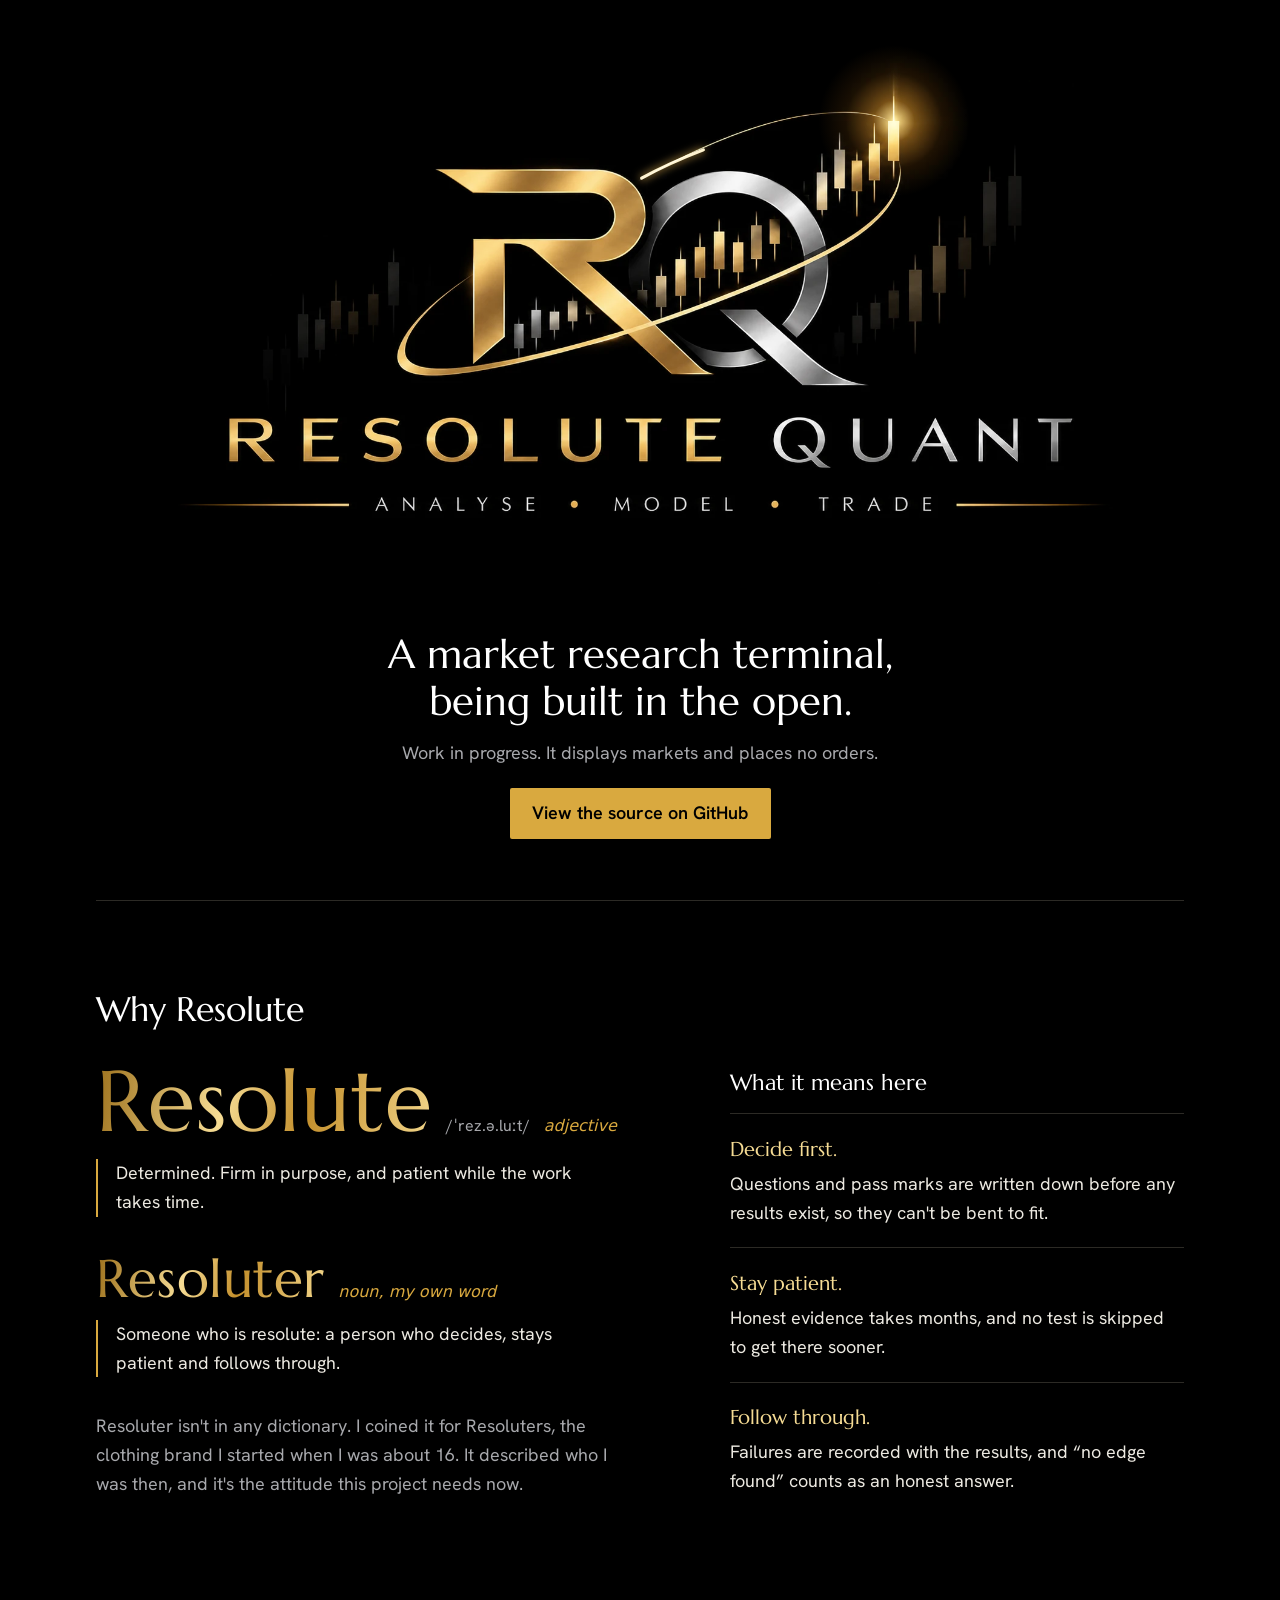
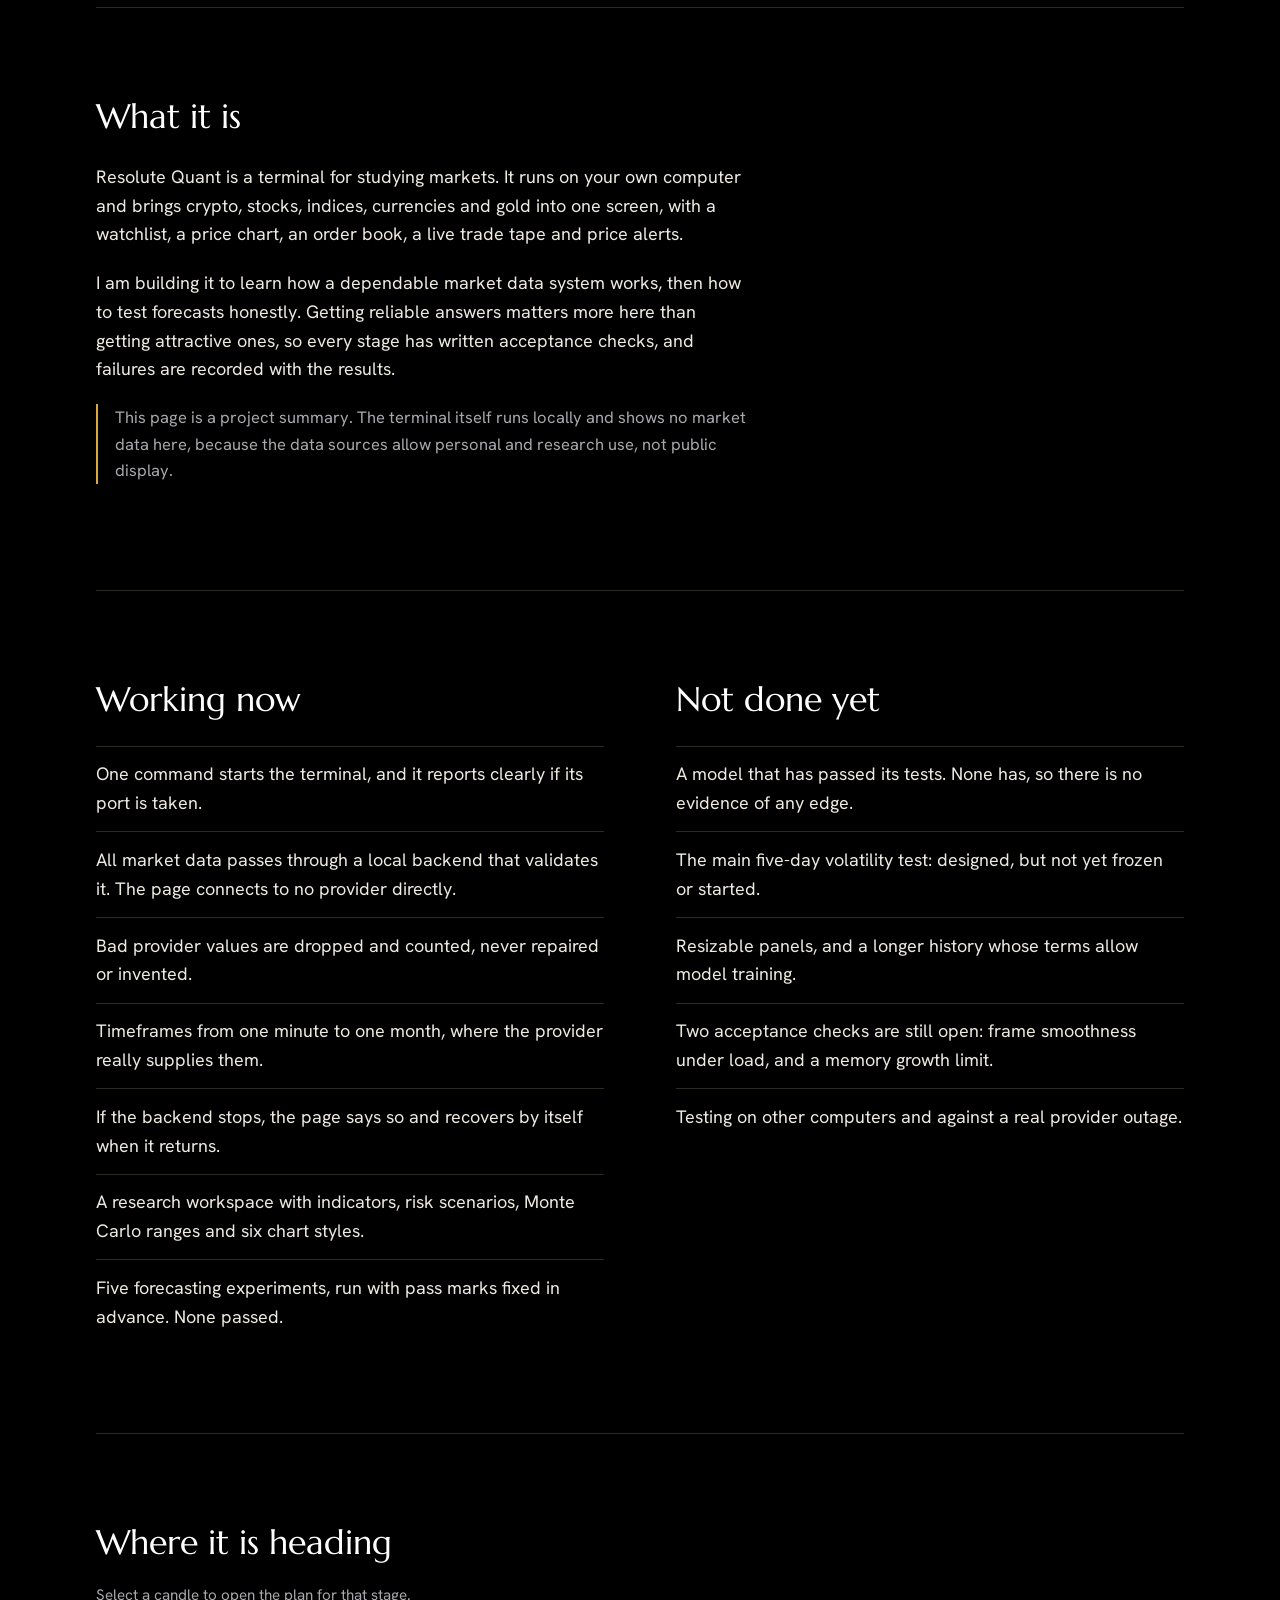
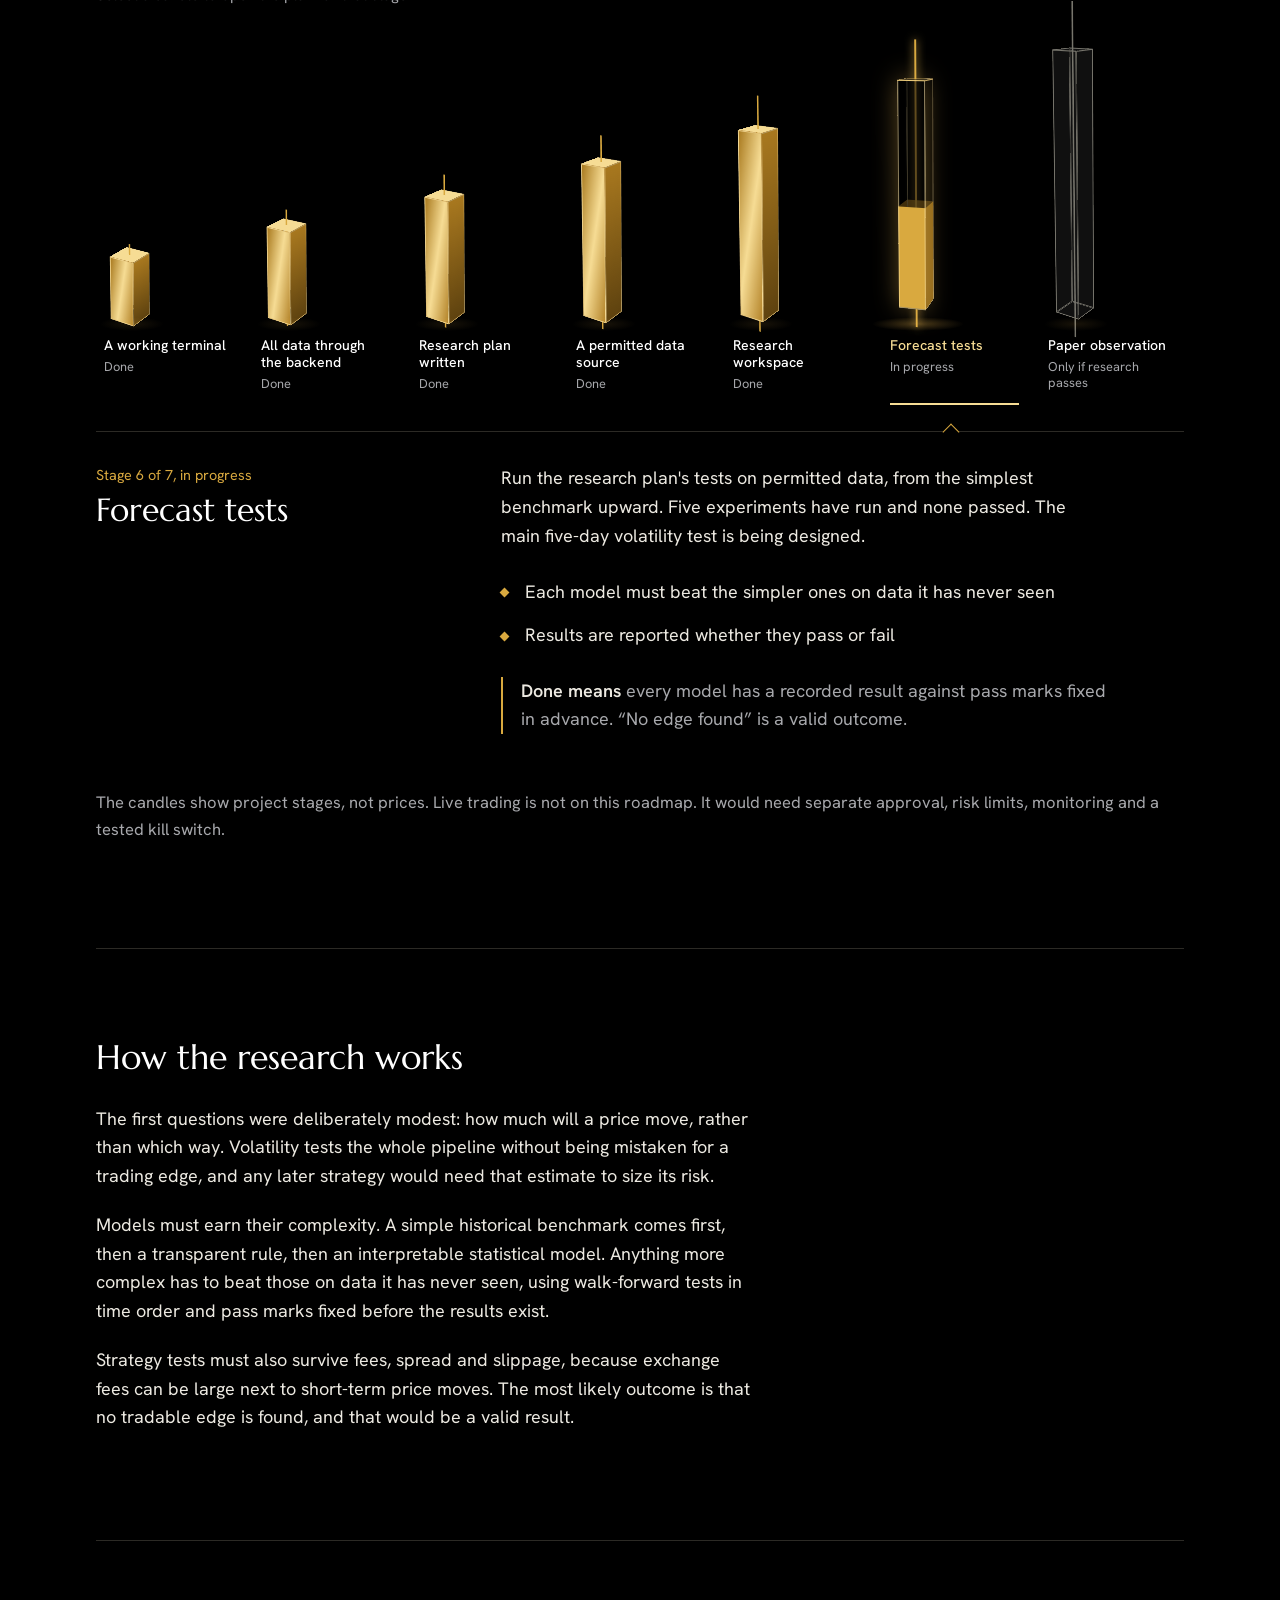
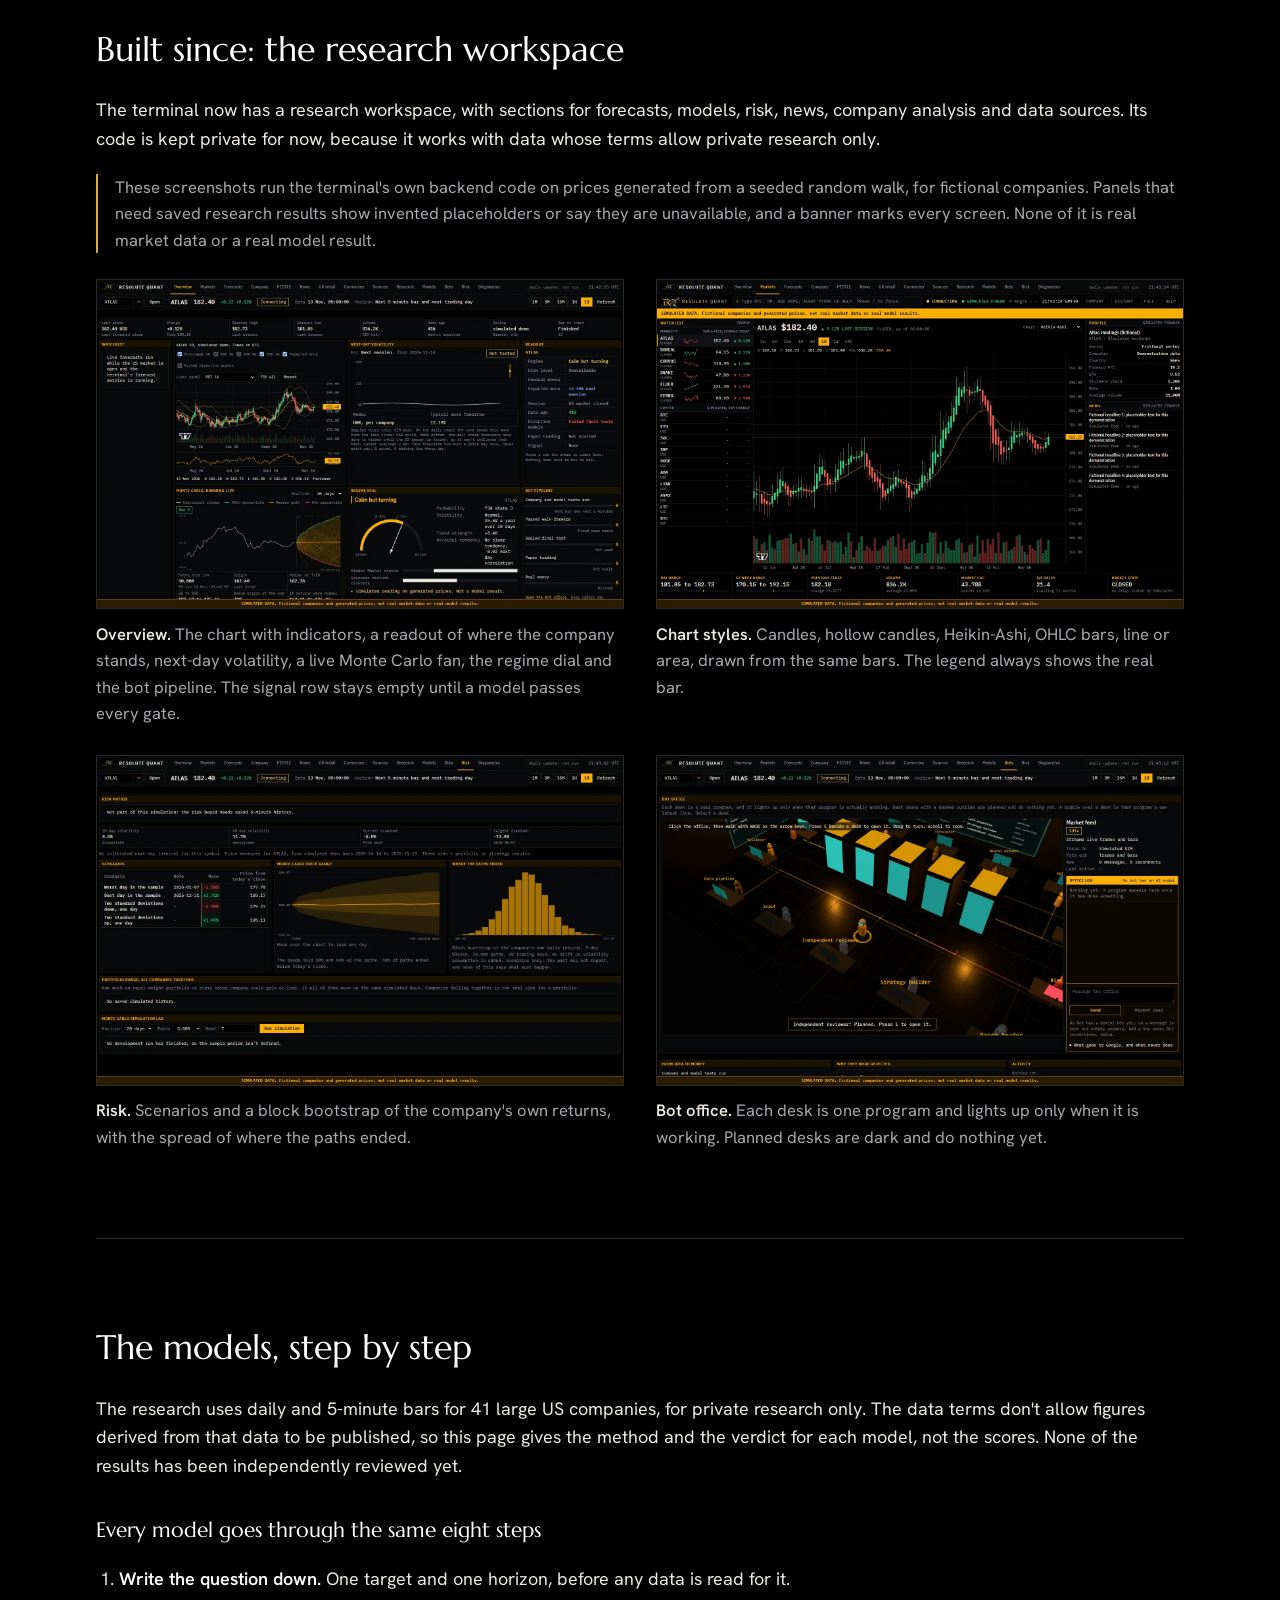
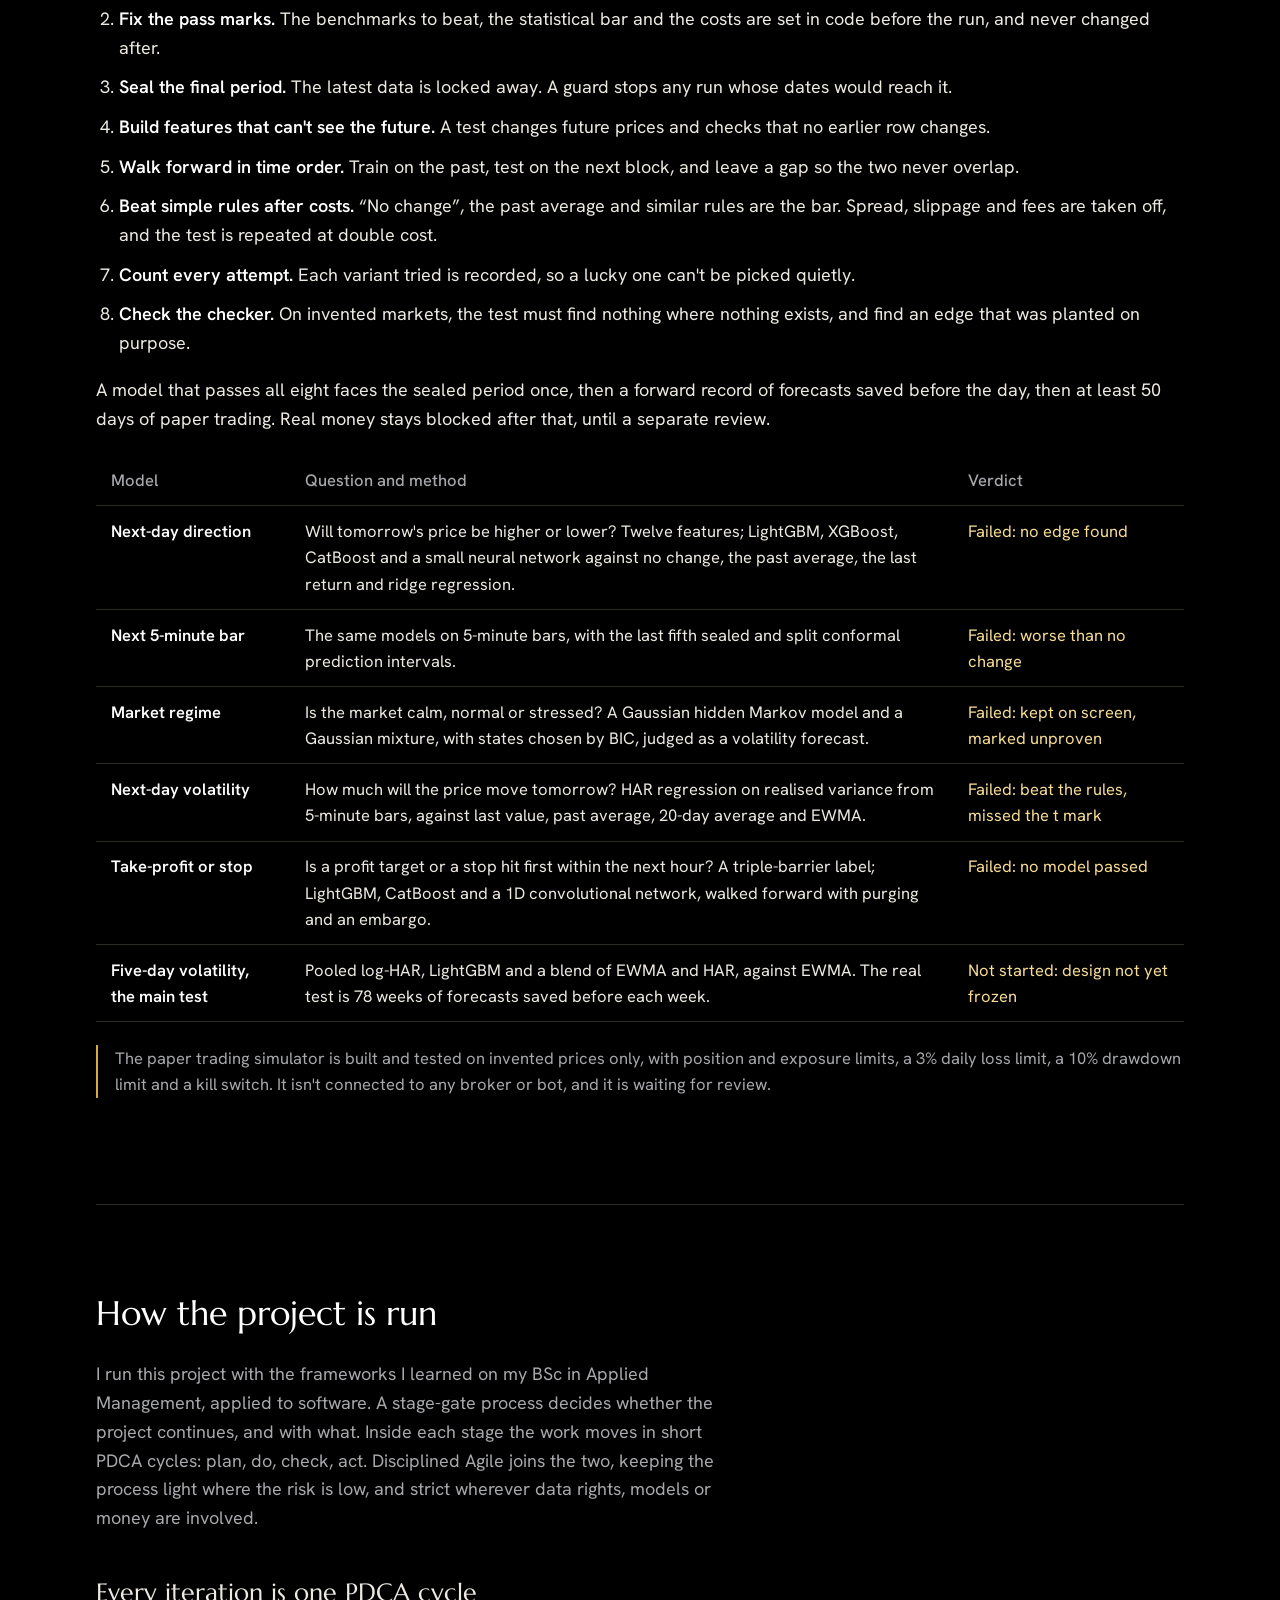
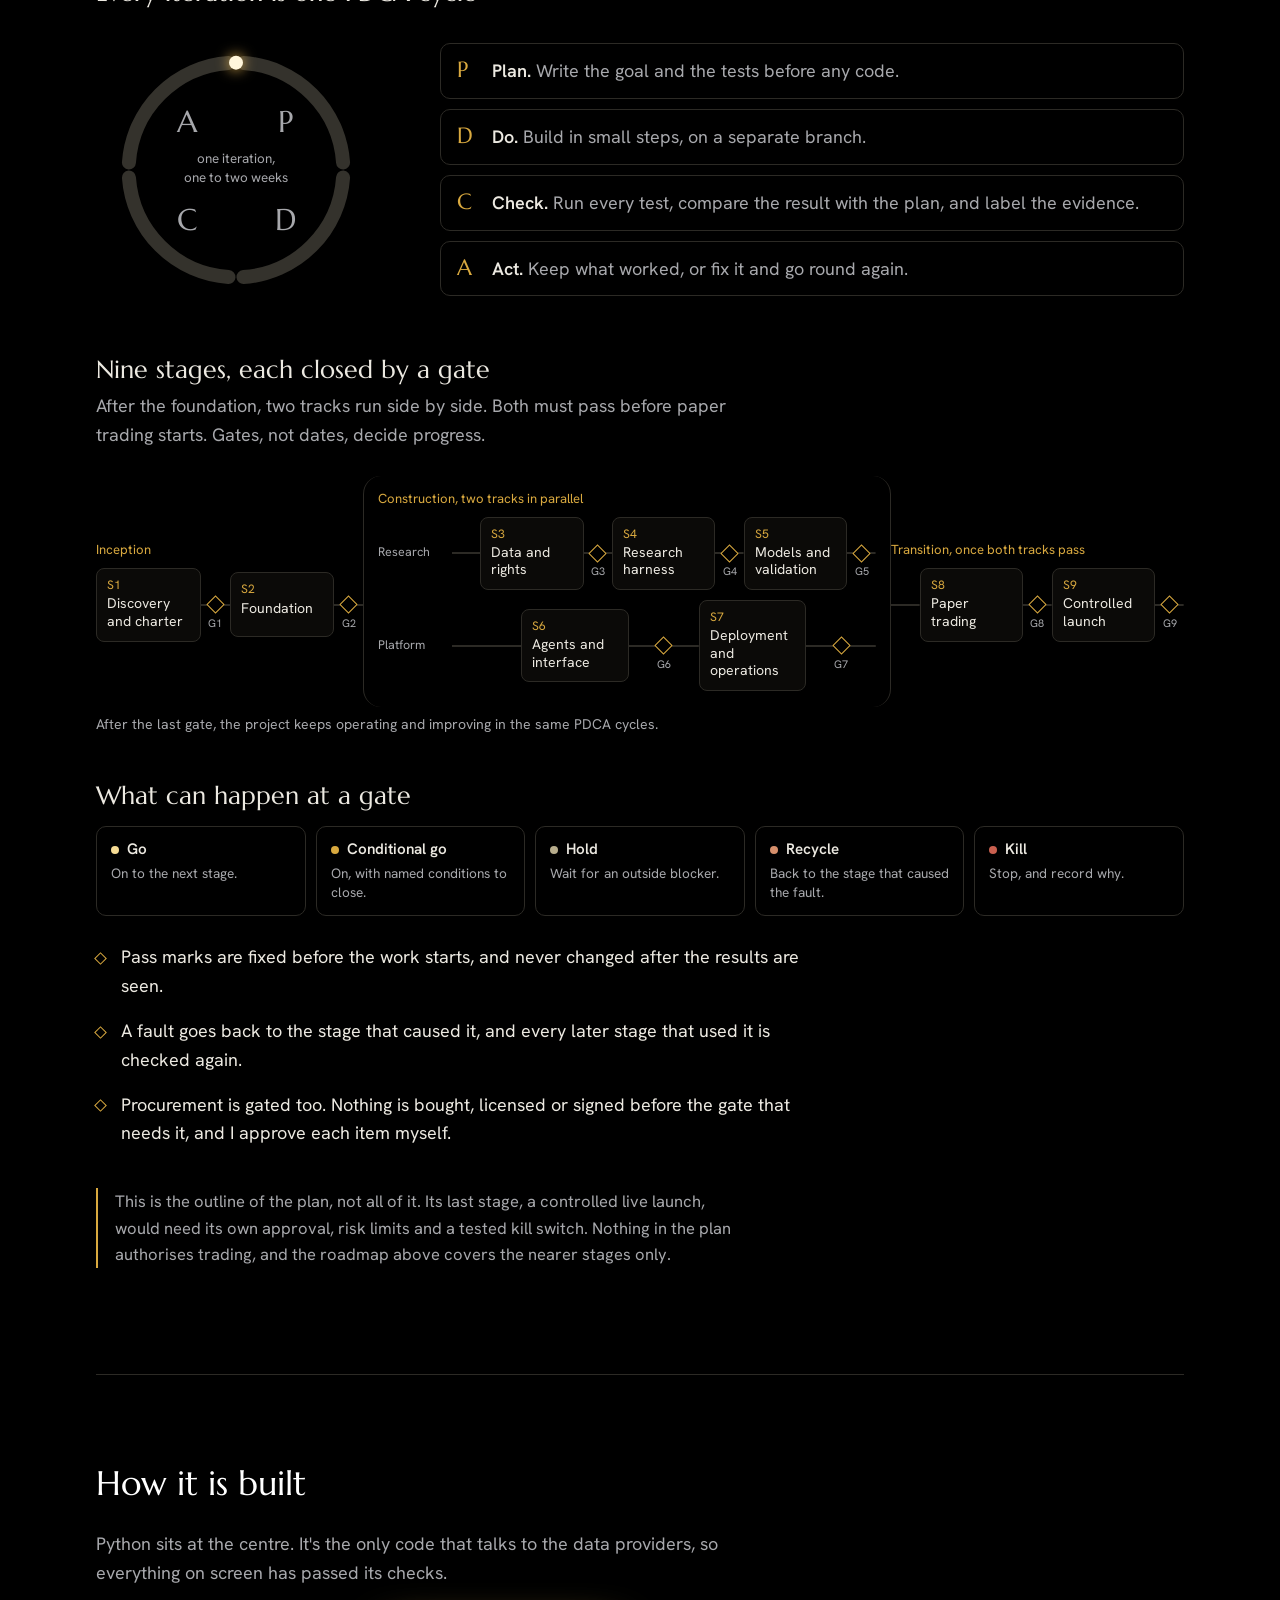
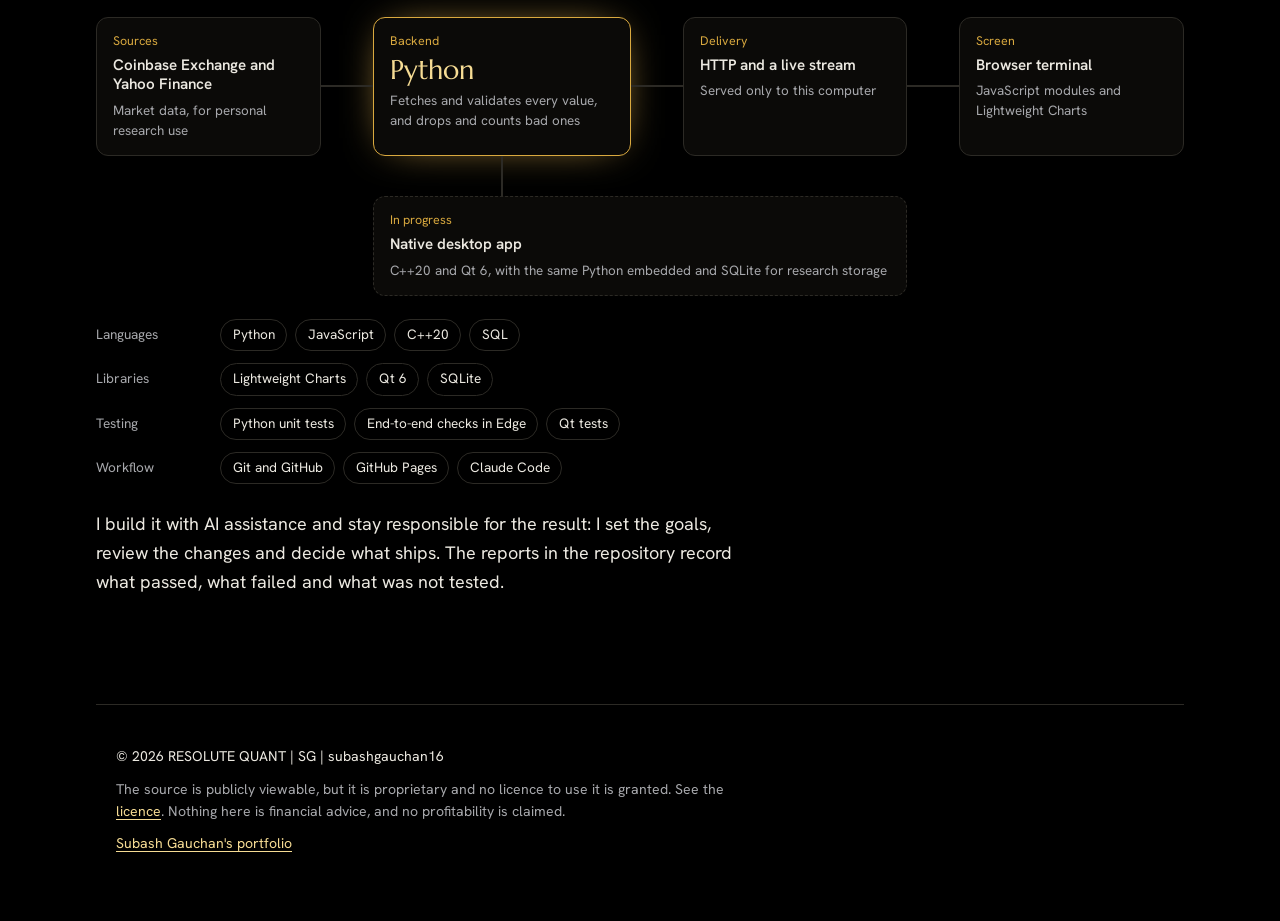
==== commit b06c8a06: "Show the research workspace and how each model was tested Add four screenshots of the research works" ====
--- a/site/index.html
+++ b/site/index.html
@@ -72,14 +72,16 @@
         <li>Bad provider values are dropped and counted, never repaired or invented.</li>
         <li>Timeframes from one minute to one month, where the provider really supplies them.</li>
         <li>If the backend stops, the page says so and recovers by itself when it returns.</li>
+        <li>A research workspace with indicators, risk scenarios, Monte Carlo ranges and six chart styles.</li>
+        <li>Five forecasting experiments, run with pass marks fixed in advance. None passed.</li>
       </ul>
     </div>
     <div>
       <h2>Not done yet</h2>
       <ul>
-        <li>The multi-chart dashboard, indicators and resizable panels.</li>
-        <li>Any predictive model. None exists, and no backtest has been run.</li>
-        <li>A historical dataset whose terms allow model research.</li>
+        <li>A model that has passed its tests. None has, so there is no evidence of any edge.</li>
+        <li>The main five-day volatility test: designed, but not yet frozen or started.</li>
+        <li>Resizable panels, and a longer history whose terms allow model training.</li>
         <li>Two acceptance checks are still open: frame smoothness under load, and a memory growth limit.</li>
         <li>Testing on other computers and against a real provider outage.</li>
       </ul>
@@ -93,9 +95,9 @@
       <button type="button" class="rung done" role="tab" id="tab-1" aria-controls="plan-1" aria-selected="false" style="--h:22%"><span class="pit" aria-hidden="true"><span class="candle"><i class="wick"></i><i class="f back"></i><i class="f left"></i><i class="f bottom"></i><i class="f side"></i><i class="f top"></i><i class="f front"></i></span></span><b>A working terminal</b><small>Done</small></button>
       <button type="button" class="rung done" role="tab" id="tab-2" aria-controls="plan-2" aria-selected="false" style="--h:32%"><span class="pit" aria-hidden="true"><span class="candle"><i class="wick"></i><i class="f back"></i><i class="f left"></i><i class="f bottom"></i><i class="f side"></i><i class="f top"></i><i class="f front"></i></span></span><b>All data through the backend</b><small>Done</small></button>
       <button type="button" class="rung done" role="tab" id="tab-3" aria-controls="plan-3" aria-selected="false" style="--h:42%"><span class="pit" aria-hidden="true"><span class="candle"><i class="wick"></i><i class="f back"></i><i class="f left"></i><i class="f bottom"></i><i class="f side"></i><i class="f top"></i><i class="f front"></i></span></span><b>Research plan written</b><small>Done</small></button>
-      <button type="button" class="rung now" role="tab" id="tab-4" aria-controls="plan-4" aria-selected="true" style="--h:53%"><span class="pit" aria-hidden="true"><span class="candle"><i class="wick"></i><i class="f back"></i><i class="f left"></i><i class="f bottom"></i><i class="f side"></i><i class="f top"></i><i class="f front"></i></span></span><b>A permitted data source</b><small>In progress</small></button>
-      <button type="button" class="rung later" role="tab" id="tab-5" aria-controls="plan-5" aria-selected="false" style="--h:64%"><span class="pit" aria-hidden="true"><span class="candle"><i class="wick"></i><i class="f back"></i><i class="f left"></i><i class="f bottom"></i><i class="f side"></i><i class="f top"></i><i class="f front"></i></span></span><b>Multi-chart dashboard</b><small>Next</small></button>
-      <button type="button" class="rung later" role="tab" id="tab-6" aria-controls="plan-6" aria-selected="false" style="--h:76%"><span class="pit" aria-hidden="true"><span class="candle"><i class="wick"></i><i class="f back"></i><i class="f left"></i><i class="f bottom"></i><i class="f side"></i><i class="f top"></i><i class="f front"></i></span></span><b>Volatility benchmarks</b><small>Not started</small></button>
+      <button type="button" class="rung done" role="tab" id="tab-4" aria-controls="plan-4" aria-selected="false" style="--h:53%"><span class="pit" aria-hidden="true"><span class="candle"><i class="wick"></i><i class="f back"></i><i class="f left"></i><i class="f bottom"></i><i class="f side"></i><i class="f top"></i><i class="f front"></i></span></span><b>A permitted data source</b><small>Done</small></button>
+      <button type="button" class="rung done" role="tab" id="tab-5" aria-controls="plan-5" aria-selected="false" style="--h:64%"><span class="pit" aria-hidden="true"><span class="candle"><i class="wick"></i><i class="f back"></i><i class="f left"></i><i class="f bottom"></i><i class="f side"></i><i class="f top"></i><i class="f front"></i></span></span><b>Research workspace</b><small>Done</small></button>
+      <button type="button" class="rung now" role="tab" id="tab-6" aria-controls="plan-6" aria-selected="true" style="--h:76%"><span class="pit" aria-hidden="true"><span class="candle"><i class="wick"></i><i class="f back"></i><i class="f left"></i><i class="f bottom"></i><i class="f side"></i><i class="f top"></i><i class="f front"></i></span></span><b>Forecast tests</b><small>In progress</small></button>
       <button type="button" class="rung later" role="tab" id="tab-7" aria-controls="plan-7" aria-selected="false" style="--h:90%"><span class="pit" aria-hidden="true"><span class="candle"><i class="wick"></i><i class="f back"></i><i class="f left"></i><i class="f bottom"></i><i class="f side"></i><i class="f top"></i><i class="f front"></i></span></span><b>Paper observation</b><small>Only if research passes</small></button>
     </div>
 
@@ -127,29 +129,29 @@
           <p class="means"><b>Done means</b> the questions, tests and pass marks were written down before any model was trained.</p>
         </div>
       </div>
-      <div class="plan now" role="tabpanel" id="plan-4" aria-labelledby="tab-4" tabindex="0">
-        <p class="step">Stage 4 of 7, in progress</p>
+      <div class="plan done" role="tabpanel" id="plan-4" aria-labelledby="tab-4" tabindex="0">
+        <p class="step">Stage 4 of 7, done</p>
         <h3>A permitted data source</h3>
         <div class="plan-body">
-          <p>Today's sources allow personal use, not building or testing models. The research waits for historical data whose terms clearly allow it.</p>
+          <p>Daily and 5-minute US stock bars, whose provider confirmed in writing that private research use is allowed. Publishing the data, or figures derived from it, is not.</p>
           <ul><li>Read each provider's terms before using its data</li><li>Ask in writing where the terms are unclear</li><li>Compare free and paid options</li></ul>
-          <p class="means"><b>Done means</b> a source is chosen whose terms allow model research. No model work starts before then.</p>
-        </div>
-      </div>
-      <div class="plan later" role="tabpanel" id="plan-5" aria-labelledby="tab-5" tabindex="0">
-        <p class="step">Stage 5 of 7, next</p>
-        <h3>Multi-chart dashboard</h3>
-        <div class="plan-body">
-          <p>Several charts on one screen, so related markets can be read side by side.</p>
-          <ul><li>Charts arranged side by side</li><li>Technical indicators</li><li>Panels you can resize</li></ul>
+          <p class="means"><b>Done means</b> a source is chosen whose terms allow model research. A longer history for training is still being looked for.</p>
+        </div>
+      </div>
+      <div class="plan done" role="tabpanel" id="plan-5" aria-labelledby="tab-5" tabindex="0">
+        <p class="step">Stage 5 of 7, done</p>
+        <h3>Research workspace</h3>
+        <div class="plan-body">
+          <p>A workspace beside the terminal, with sections for forecasts, models, risk, news, company analysis and data sources.</p>
+          <ul><li>Technical indicators and six chart styles</li><li>Risk scenarios and Monte Carlo ranges</li><li>Resizable panels are still to come</li></ul>
           <p class="means"><b>Done means</b> it runs on the same validated backend, and every existing check still passes.</p>
         </div>
       </div>
-      <div class="plan later" role="tabpanel" id="plan-6" aria-labelledby="tab-6" tabindex="0">
-        <p class="step">Stage 6 of 7, not started</p>
-        <h3>Volatility benchmarks</h3>
-        <div class="plan-body">
-          <p>Run the research plan's tests on permitted data, from the simplest benchmark upward.</p>
+      <div class="plan now" role="tabpanel" id="plan-6" aria-labelledby="tab-6" tabindex="0">
+        <p class="step">Stage 6 of 7, in progress</p>
+        <h3>Forecast tests</h3>
+        <div class="plan-body">
+          <p>Run the research plan's tests on permitted data, from the simplest benchmark upward. Five experiments have run and none passed. The main five-day volatility test is being designed.</p>
           <ul><li>Each model must beat the simpler ones on data it has never seen</li><li>Results are reported whether they pass or fail</li></ul>
           <p class="means"><b>Done means</b> every model has a recorded result against pass marks fixed in advance. “No edge found” is a valid outcome.</p>
         </div>
@@ -168,10 +170,63 @@
   </section>
 
   <section class="prose">
-    <h2>How the research will work</h2>
-    <p>The first question is deliberately modest: how volatile will Bitcoin be over the next 24 hours? It tests the whole pipeline without being mistaken for a trading edge, and any later strategy would need that estimate to size its risk.</p>
+    <h2>How the research works</h2>
+    <p>The first questions were deliberately modest: how much will a price move, rather than which way. Volatility tests the whole pipeline without being mistaken for a trading edge, and any later strategy would need that estimate to size its risk.</p>
     <p>Models must earn their complexity. A simple historical benchmark comes first, then a transparent rule, then an interpretable statistical model. Anything more complex has to beat those on data it has never seen, using walk-forward tests in time order and pass marks fixed before the results exist.</p>
     <p>Strategy tests must also survive fees, spread and slippage, because exchange fees can be large next to short-term price moves. The most likely outcome is that no tradable edge is found, and that would be a valid result.</p>
+  </section>
+
+  <section class="prose wide" id="workspace">
+    <h2>Built since: the research workspace</h2>
+    <p>The terminal now has a research workspace, with sections for forecasts, models, risk, news, company analysis and data sources. Its code is kept private for now, because it works with data whose terms allow private research only.</p>
+    <p class="note">These screenshots run the terminal's own backend code on prices generated from a seeded random walk, for fictional companies. Panels that need saved research results show invented placeholders or say they are unavailable, and a banner marks every screen. None of it is real market data or a real model result.</p>
+    <div class="shots">
+      <figure>
+        <img loading="lazy" src="assets/img/workspace-overview.webp" width="1600" height="1000" alt="Workspace overview with simulated data: a daily chart with indicators, a readout table, next-day volatility, a live Monte Carlo fan, a regime dial and the bot pipeline.">
+        <figcaption><b>Overview.</b> The chart with indicators, a readout of where the company stands, next-day volatility, a live Monte Carlo fan, the regime dial and the bot pipeline. The signal row stays empty until a model passes every gate.</figcaption>
+      </figure>
+      <figure>
+        <img loading="lazy" src="assets/img/markets-heikin-ashi.webp" width="1600" height="1000" alt="Markets chart with simulated data, drawn as Heikin-Ashi candles, with the chart style menu above it.">
+        <figcaption><b>Chart styles.</b> Candles, hollow candles, Heikin-Ashi, OHLC bars, line or area, drawn from the same bars. The legend always shows the real bar.</figcaption>
+      </figure>
+      <figure>
+        <img loading="lazy" src="assets/img/workspace-risk.webp" width="1600" height="1000" alt="Risk page with simulated data: scenarios, a Monte Carlo price range and a histogram of where the paths ended.">
+        <figcaption><b>Risk.</b> Scenarios and a block bootstrap of the company's own returns, with the spread of where the paths ended.</figcaption>
+      </figure>
+      <figure>
+        <img loading="lazy" src="assets/img/workspace-bots.webp" width="1600" height="1000" alt="Bot office with simulated data: a 3D office with labelled desks and an office log.">
+        <figcaption><b>Bot office.</b> Each desk is one program and lights up only when it is working. Planned desks are dark and do nothing yet.</figcaption>
+      </figure>
+    </div>
+  </section>
+
+  <section class="prose wide" id="models">
+    <h2>The models, step by step</h2>
+    <p>The research uses daily and 5-minute bars for 41 large US companies, for private research only. The data terms don't allow figures derived from that data to be published, so this page gives the method and the verdict for each model, not the scores. None of the results has been independently reviewed yet.</p>
+    <h3>Every model goes through the same eight steps</h3>
+    <ol class="steps">
+      <li><b>Write the question down.</b> One target and one horizon, before any data is read for it.</li>
+      <li><b>Fix the pass marks.</b> The benchmarks to beat, the statistical bar and the costs are set in code before the run, and never changed after.</li>
+      <li><b>Seal the final period.</b> The latest data is locked away. A guard stops any run whose dates would reach it.</li>
+      <li><b>Build features that can't see the future.</b> A test changes future prices and checks that no earlier row changes.</li>
+      <li><b>Walk forward in time order.</b> Train on the past, test on the next block, and leave a gap so the two never overlap.</li>
+      <li><b>Beat simple rules after costs.</b> “No change”, the past average and similar rules are the bar. Spread, slippage and fees are taken off, and the test is repeated at double cost.</li>
+      <li><b>Count every attempt.</b> Each variant tried is recorded, so a lucky one can't be picked quietly.</li>
+      <li><b>Check the checker.</b> On invented markets, the test must find nothing where nothing exists, and find an edge that was planted on purpose.</li>
+    </ol>
+    <p>A model that passes all eight faces the sealed period once, then a forward record of forecasts saved before the day, then at least 50 days of paper trading. Real money stays blocked after that, until a separate review.</p>
+    <div class="tablewrap"><table class="models">
+      <thead><tr><th scope="col">Model</th><th scope="col">Question and method</th><th scope="col">Verdict</th></tr></thead>
+      <tbody>
+        <tr><th scope="row">Next-day direction</th><td>Will tomorrow's price be higher or lower? Twelve features; LightGBM, XGBoost, CatBoost and a small neural network against no change, the past average, the last return and ridge regression.</td><td>Failed: no edge found</td></tr>
+        <tr><th scope="row">Next 5-minute bar</th><td>The same models on 5-minute bars, with the last fifth sealed and split conformal prediction intervals.</td><td>Failed: worse than no change</td></tr>
+        <tr><th scope="row">Market regime</th><td>Is the market calm, normal or stressed? A Gaussian hidden Markov model and a Gaussian mixture, with states chosen by BIC, judged as a volatility forecast.</td><td>Failed: kept on screen, marked unproven</td></tr>
+        <tr><th scope="row">Next-day volatility</th><td>How much will the price move tomorrow? HAR regression on realised variance from 5-minute bars, against last value, past average, 20-day average and EWMA.</td><td>Failed: beat the rules, missed the t mark</td></tr>
+        <tr><th scope="row">Take-profit or stop</th><td>Is a profit target or a stop hit first within the next hour? A triple-barrier label; LightGBM, CatBoost and a 1D convolutional network, walked forward with purging and an embargo.</td><td>Failed: no model passed</td></tr>
+        <tr><th scope="row">Five-day volatility, the main test</th><td>Pooled log-HAR, LightGBM and a blend of EWMA and HAR, against EWMA. The real test is 78 weeks of forecasts saved before each week.</td><td>Not started: design not yet frozen</td></tr>
+      </tbody>
+    </table></div>
+    <p class="note">The paper trading simulator is built and tested on invented prices only, with position and exposure limits, a 3% daily loss limit, a 10% drawdown limit and a kill switch. It isn't connected to any broker or bot, and it is waiting for review.</p>
   </section>
 
   <section class="rqm" id="method">
--- a/site/assets/site.css
+++ b/site/assets/site.css
@@ -170,3 +170,21 @@
   .front::after{display:none}
   .js .plan.open{animation:none}
 }
+
+/* The workspace screenshots and the model table. */
+.prose.wide>*{max-width:72rem}
+.prose h3{font-family:var(--display);font-weight:400;color:#fff;font-size:1.3rem;margin:1.6em 0 .6em}
+.shots{display:grid;grid-template-columns:repeat(auto-fit,minmax(min(100%,30rem),1fr));gap:28px 32px;margin-top:1.6rem}
+.shots figure{margin:0}
+.shots img{display:block;width:100%;height:auto;border:1px solid var(--line)}
+.shots figcaption{margin-top:.7em;color:var(--mute);font-size:.92em}
+.shots figcaption b{color:var(--ink);font-weight:600}
+.steps{padding-left:1.3em}
+.steps li{margin-bottom:.6em}
+.steps b{color:#fff;font-weight:600}
+.tablewrap{overflow-x:auto;margin:1.4rem 0}
+.models{border-collapse:collapse;width:100%;font-size:.92em}
+.models th,.models td{text-align:left;vertical-align:top;padding:.7em .9em;border-bottom:1px solid var(--line)}
+.models thead th{color:var(--mute);font-weight:500}
+.models tbody th{color:#fff;font-weight:600;min-width:9rem}
+.models td:last-child{color:var(--gold-hi);min-width:10rem}
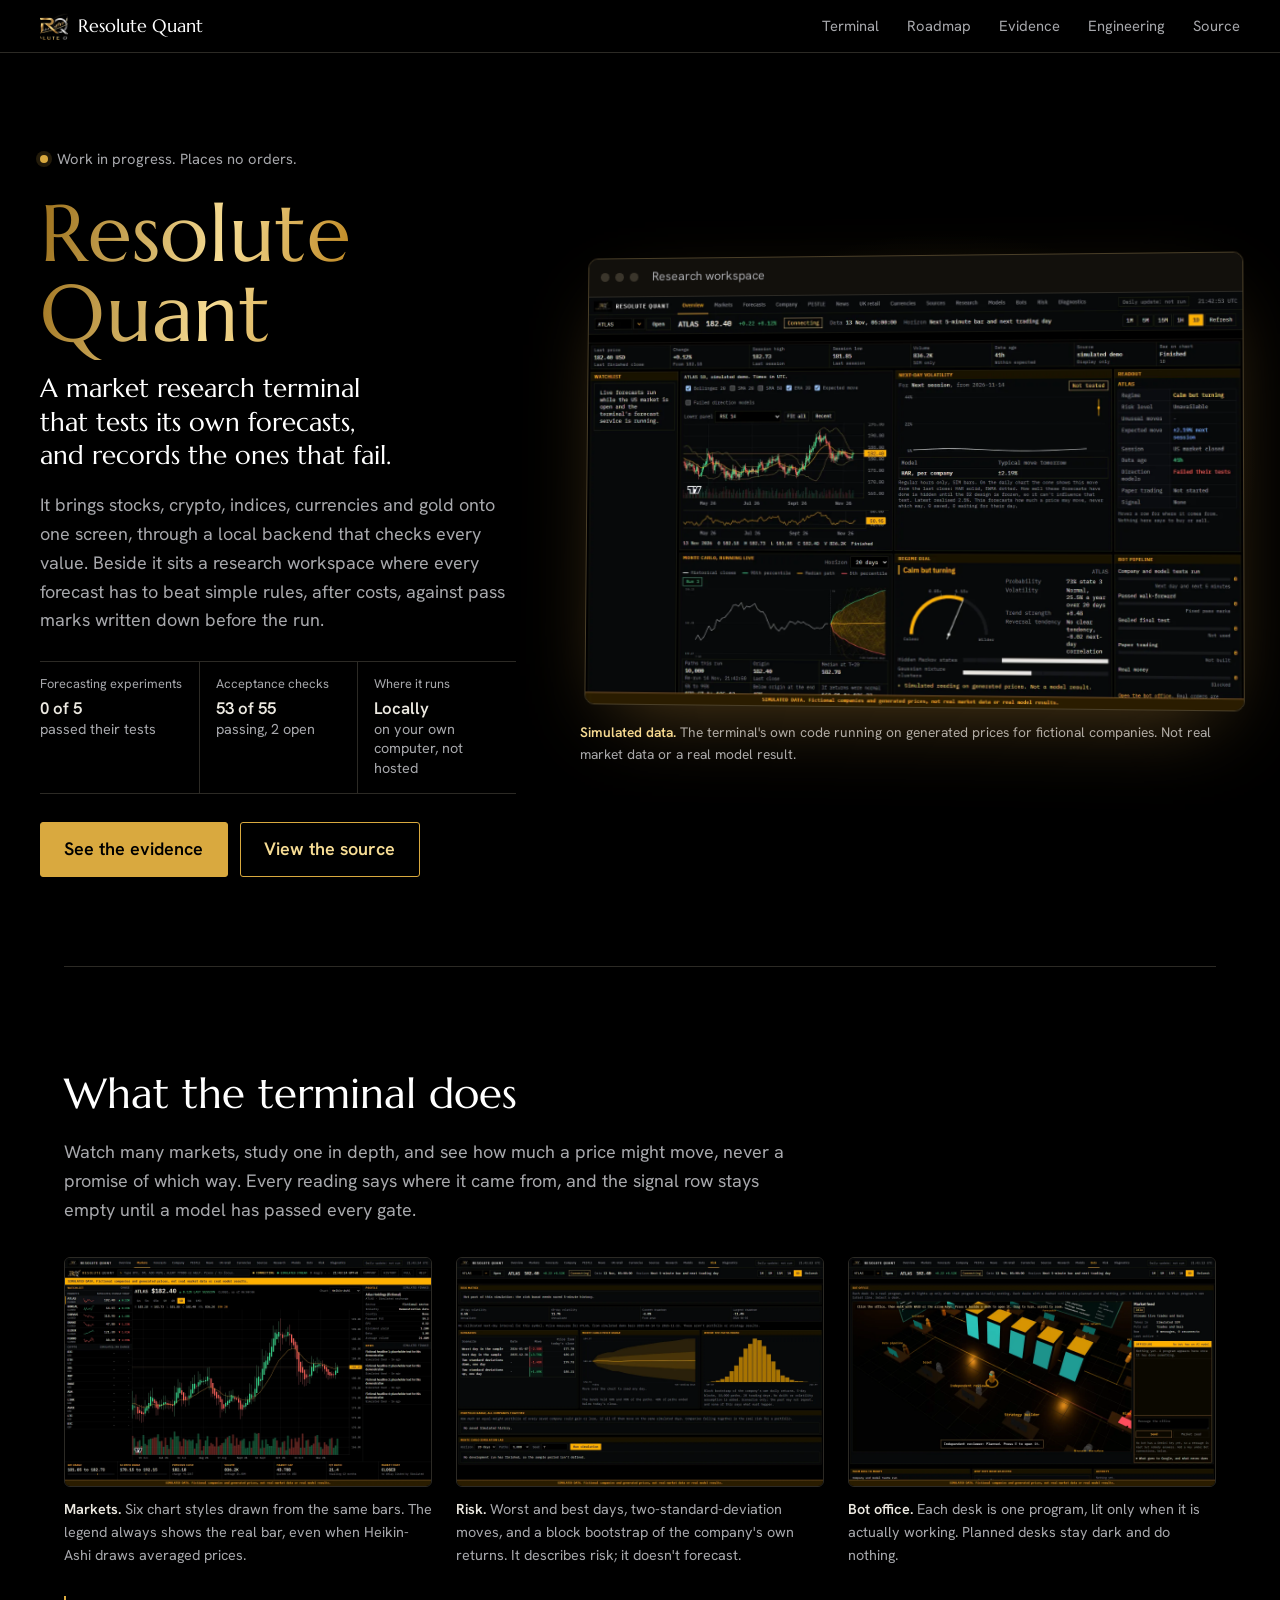
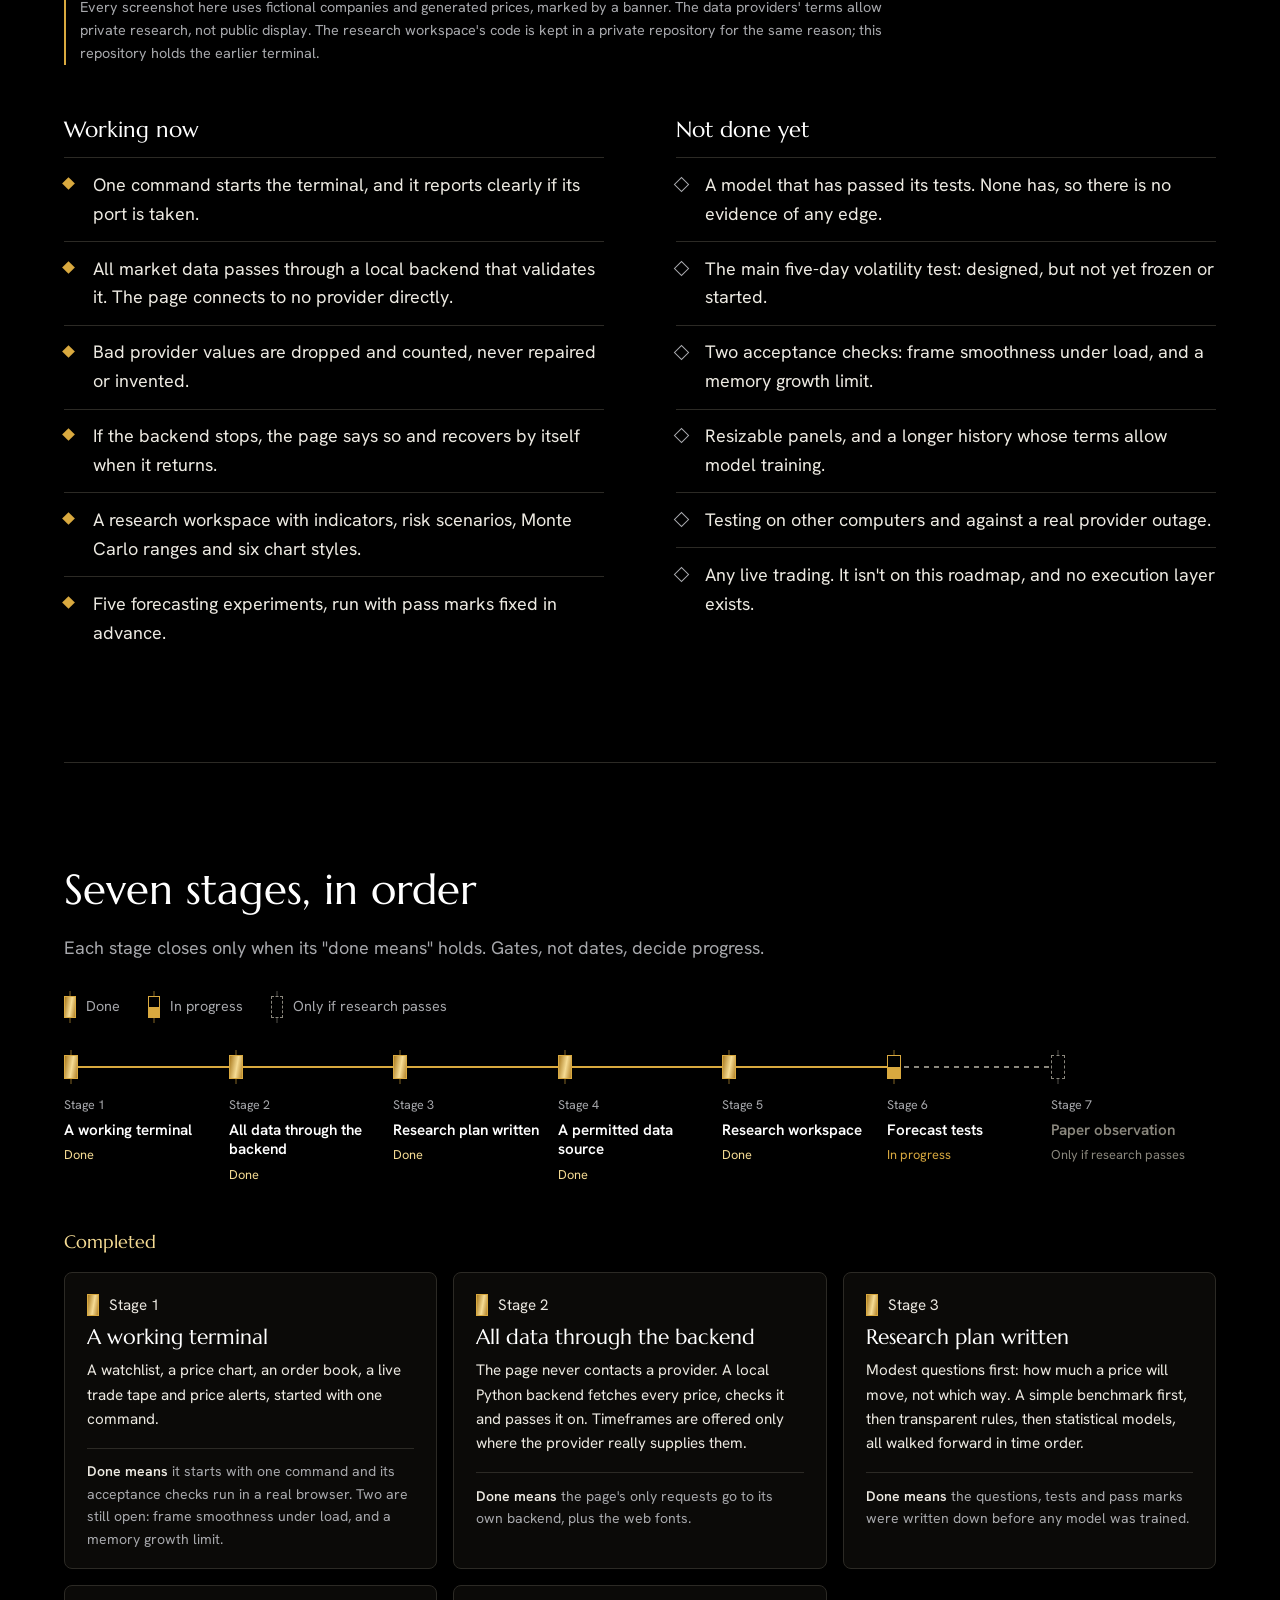
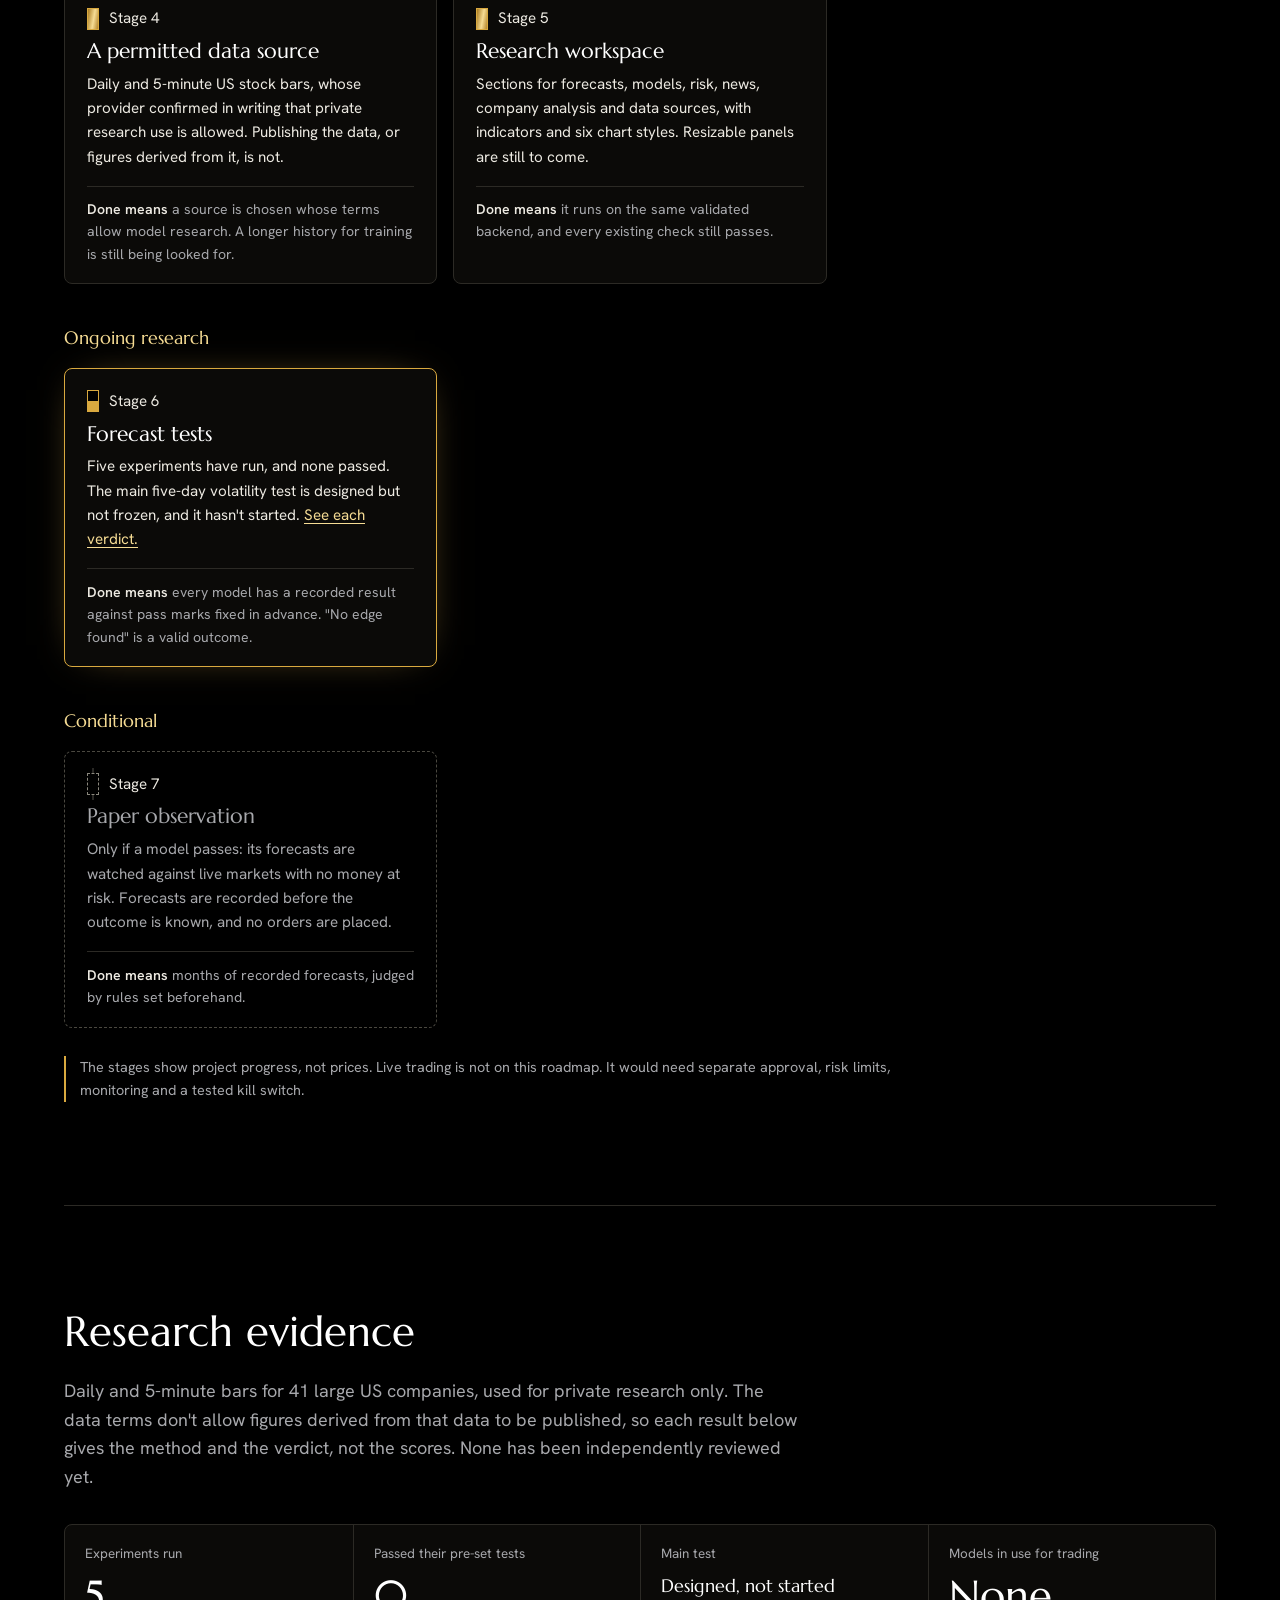
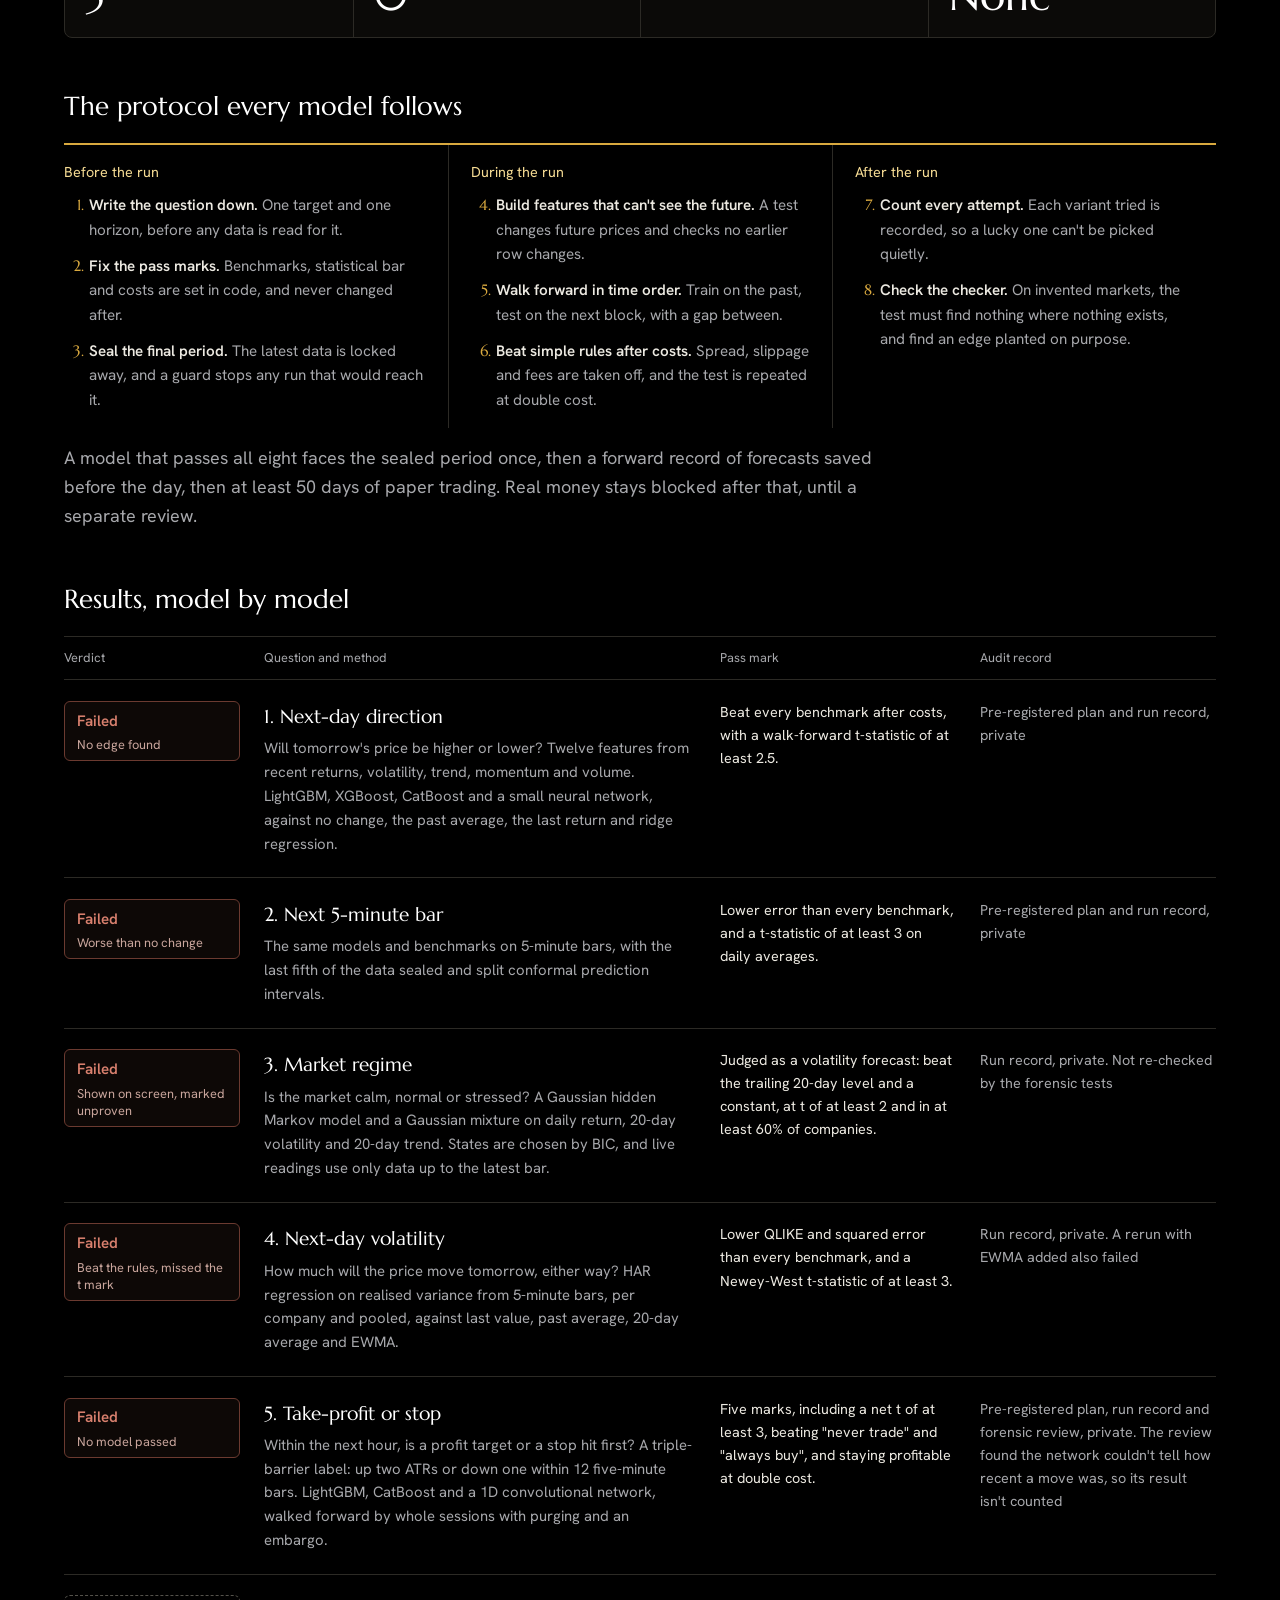
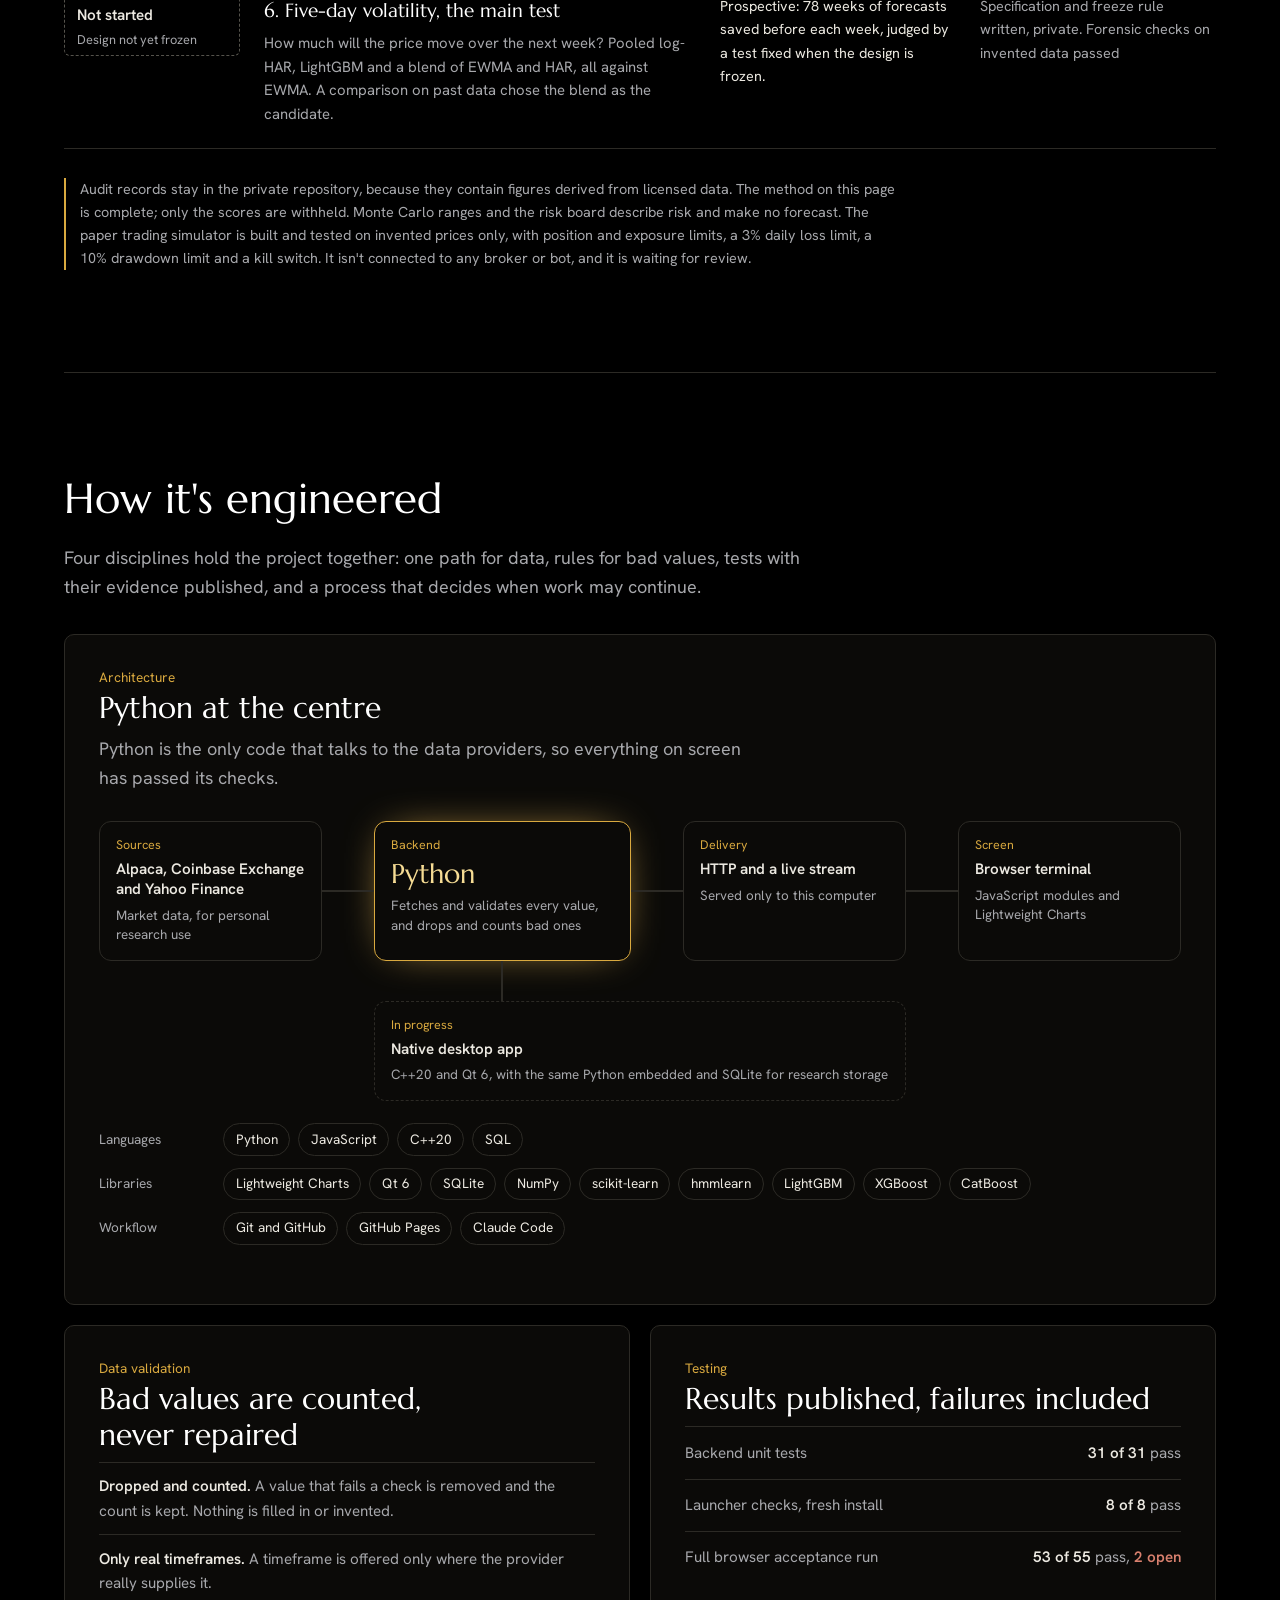
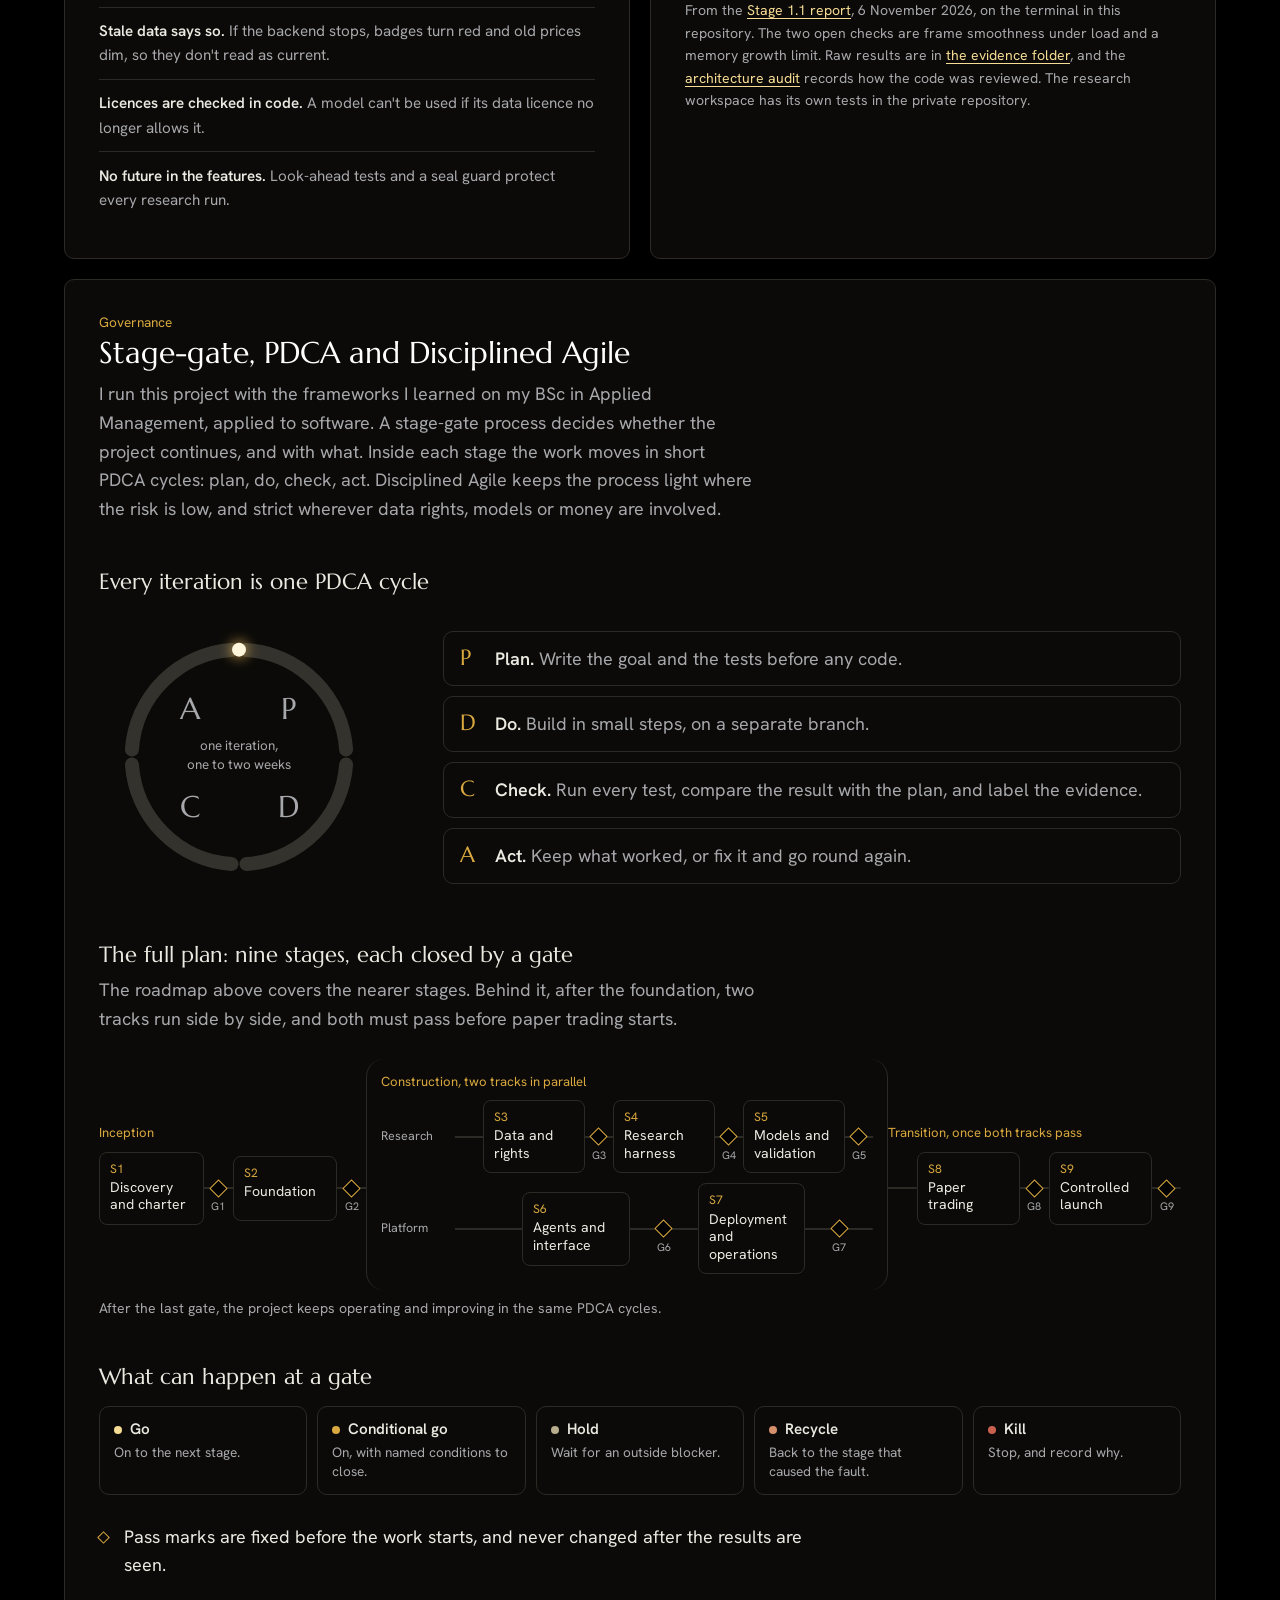
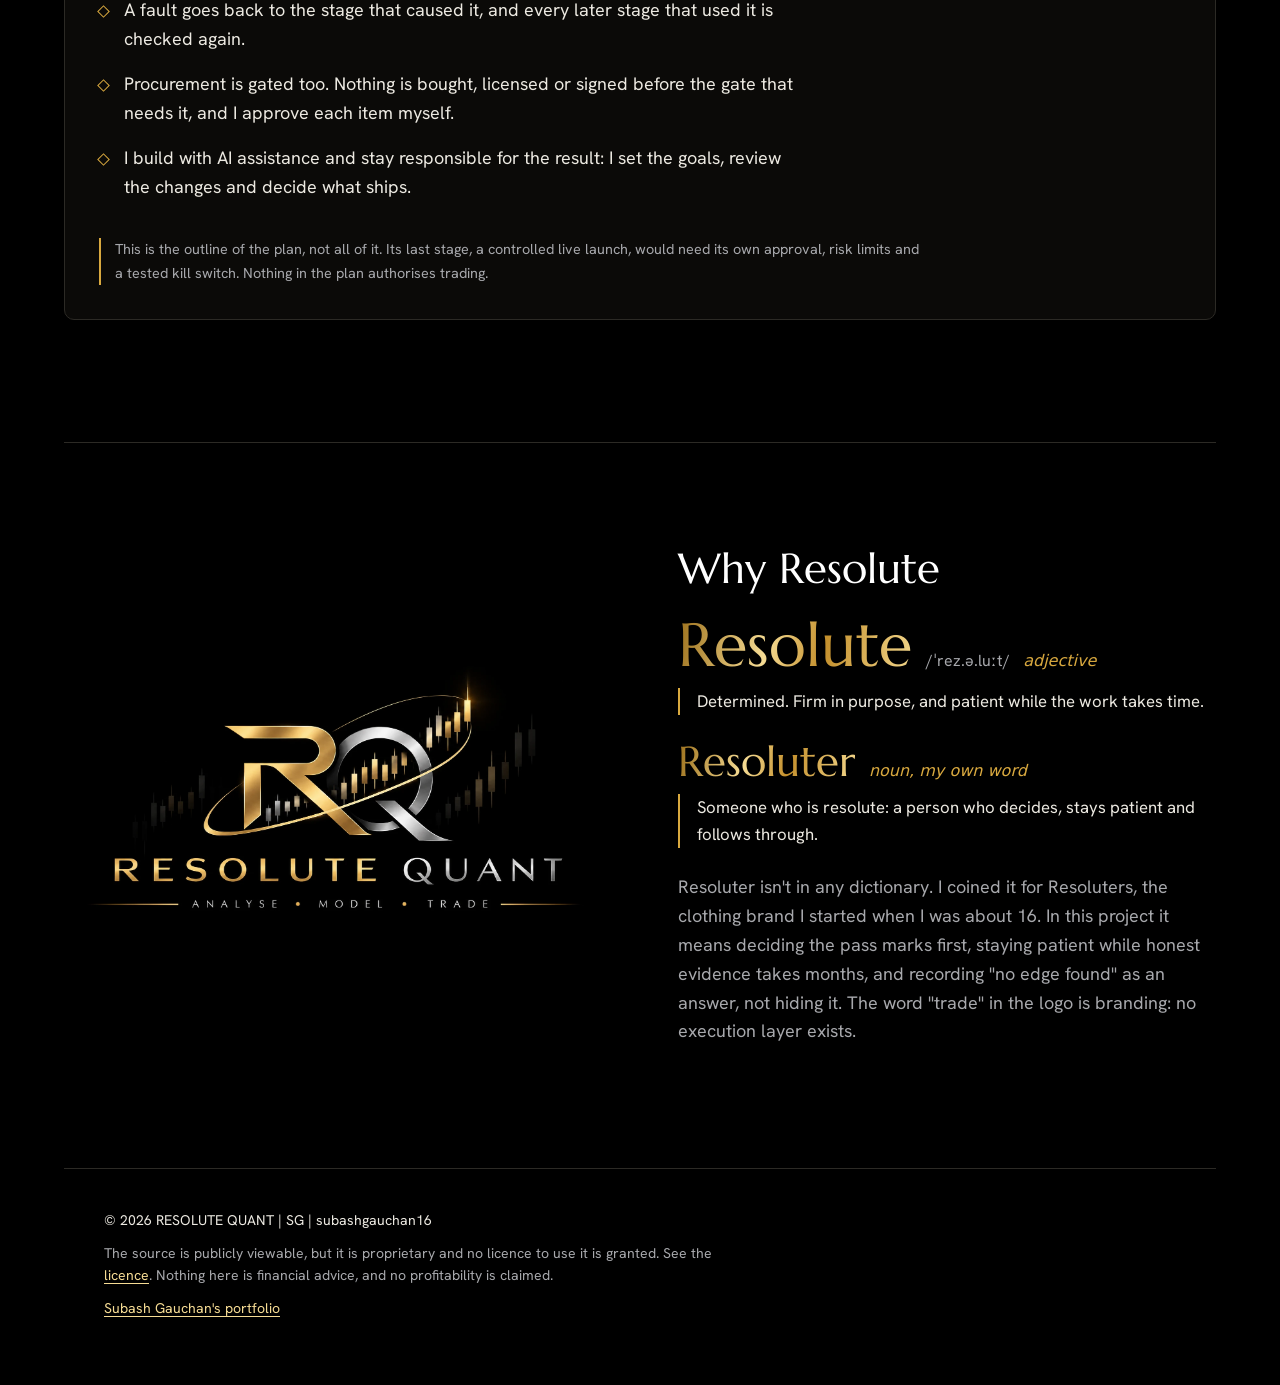
==== commit 18aed81f: "Redesign the project site as an evidence-led product page Lead with the Resolute Quant name, a frame" ====
--- a/site/index.html
+++ b/site/index.html
@@ -4,9 +4,9 @@
 <meta charset="utf-8">
 <meta name="viewport" content="width=device-width,initial-scale=1">
 <title>Resolute Quant, a market research terminal in progress</title>
-<meta name="description" content="Resolute Quant is a personal market research terminal, built in the open by Subash Gauchan. A work in progress. It places no orders.">
+<meta name="description" content="Resolute Quant is a personal market research terminal, built in the open by Subash Gauchan. Five forecasting experiments have been run and none has passed its tests. It places no orders.">
 <meta property="og:title" content="Resolute Quant">
-<meta property="og:description" content="A personal market research terminal, built in the open. A work in progress.">
+<meta property="og:description" content="A personal market research terminal that tests its own forecasts against pass marks fixed in advance. A work in progress. It places no orders.">
 <meta property="og:image" content="https://subashgauchan16.github.io/Resolute-Quant/assets/resolute-quant-logo.webp">
 <link rel="icon" type="image/png" href="assets/favicon.png">
 <link rel="preconnect" href="https://fonts.googleapis.com">
@@ -17,25 +17,393 @@
 <script>document.documentElement.classList.add("js")</script>
 </head>
 <body>
-<header class="hero" id="hero">
-  <div class="stage" id="stage">
-    <img class="logo" src="assets/resolute-quant-logo.webp" width="1672" height="941" alt="Resolute Quant logo: the letters R and Q with rising candlesticks and the words analyse, model, trade.">
-    <div class="shine" aria-hidden="true"></div>
-    <div class="shine second" aria-hidden="true"></div>
-    <svg class="orbit" viewBox="0 0 1672 941" aria-hidden="true"><path pathLength="1000" d="M838 238C960 170 1180 110 1245 140C1262 150 1266 180 1262 205C1262 290 1040 400 760 480C590 530 440 565 437 525C436 495 490 430 555 398"/></svg>
-    <div class="ember" aria-hidden="true"></div>
+<a class="skip" href="#main">Skip to content</a>
+<nav class="topnav" aria-label="Sections">
+  <a class="brand" href="#top"><img src="assets/favicon.png" width="28" height="28" alt=""><span>Resolute Quant</span></a>
+  <div class="navlinks"><a href="#terminal">Terminal</a><a href="#roadmap">Roadmap</a><a href="#evidence">Evidence</a><a href="#engineering">Engineering</a><a href="https://github.com/subashgauchan16/Resolute-Quant" rel="noopener noreferrer">Source</a></div>
+</nav>
+
+<header class="hero" id="top">
+  <div class="hero-copy">
+    <p class="status"><span class="dot" aria-hidden="true"></span>Work in progress. Places no orders.</p>
+    <h1><span class="wordmark">Resolute Quant</span><span class="tagline">A market research terminal that tests its own forecasts, and records the ones that fail.</span></h1>
+    <p class="lede">It brings stocks, crypto, indices, currencies and gold onto one screen, through a local backend that checks every value. Beside it sits a research workspace where every forecast has to beat simple rules, after costs, against pass marks written down before the run.</p>
+    <dl class="facts">
+      <div><dt>Forecasting experiments</dt><dd><b>0 of 5</b> passed their tests</dd></div>
+      <div><dt>Acceptance checks</dt><dd><b>53 of 55</b> passing, 2 open</dd></div>
+      <div><dt>Where it runs</dt><dd><b>Locally</b>on your own computer, not hosted</dd></div>
+    </dl>
+    <div class="actions"><a class="button" href="#evidence">See the evidence</a><a class="button ghost" href="https://github.com/subashgauchan16/Resolute-Quant" rel="noopener noreferrer">View the source</a></div>
   </div>
-  <div class="intro">
-    <h1>A market research terminal, being built in the open.</h1>
-    <p>Work in progress. It displays markets and places no orders.</p>
-    <a class="button" href="https://github.com/subashgauchan16/Resolute-Quant" rel="noopener noreferrer">View the source on GitHub</a>
-  </div>
+  <figure class="preview">
+    <div class="window">
+      <div class="window-bar" aria-hidden="true"><i></i><i></i><i></i><span>Research workspace</span></div>
+      <img src="assets/img/workspace-overview.webp" width="1600" height="1000" alt="The research workspace with simulated data: a daily chart with indicators, a readout table, next-day volatility, a live Monte Carlo fan, a regime dial and the bot pipeline.">
+    </div>
+    <figcaption><b>Simulated data.</b> The terminal's own code running on generated prices for fictional companies. Not real market data or a real model result.</figcaption>
+  </figure>
 </header>
 
-<main>
-  <section class="why" id="why-resolute">
-    <h2>Why Resolute</h2>
-    <div class="lexicon">
+<main id="main">
+
+  <section id="terminal" class="band">
+    <div class="section-head">
+      <h2>What the terminal does</h2>
+      <p>Watch many markets, study one in depth, and see how much a price might move, never a promise of which way. Every reading says where it came from, and the signal row stays empty until a model has passed every gate.</p>
+    </div>
+    <div class="gallery">
+      <figure>
+        <img loading="lazy" src="assets/img/markets-heikin-ashi.webp" width="1600" height="1000" alt="Markets chart with simulated data, drawn as Heikin-Ashi candles, with the chart style menu above it.">
+        <figcaption><b>Markets.</b> Six chart styles drawn from the same bars. The legend always shows the real bar, even when Heikin-Ashi draws averaged prices.</figcaption>
+      </figure>
+      <figure>
+        <img loading="lazy" src="assets/img/workspace-risk.webp" width="1600" height="1000" alt="Risk page with simulated data: scenarios, a Monte Carlo price range and a histogram of where the paths ended.">
+        <figcaption><b>Risk.</b> Worst and best days, two-standard-deviation moves, and a block bootstrap of the company's own returns. It describes risk; it doesn't forecast.</figcaption>
+      </figure>
+      <figure>
+        <img loading="lazy" src="assets/img/workspace-bots.webp" width="1600" height="1000" alt="Bot office with simulated data: a 3D office with labelled desks and an office log.">
+        <figcaption><b>Bot office.</b> Each desk is one program, lit only when it is actually working. Planned desks stay dark and do nothing.</figcaption>
+      </figure>
+    </div>
+    <p class="disclose">Every screenshot here uses fictional companies and generated prices, marked by a banner. The data providers' terms allow private research, not public display. The research workspace's code is kept in a private repository for the same reason; this repository holds the earlier terminal.</p>
+
+    <div class="ledger">
+      <div>
+        <h3>Working now</h3>
+        <ul>
+          <li>One command starts the terminal, and it reports clearly if its port is taken.</li>
+          <li>All market data passes through a local backend that validates it. The page connects to no provider directly.</li>
+          <li>Bad provider values are dropped and counted, never repaired or invented.</li>
+          <li>If the backend stops, the page says so and recovers by itself when it returns.</li>
+          <li>A research workspace with indicators, risk scenarios, Monte Carlo ranges and six chart styles.</li>
+          <li>Five forecasting experiments, run with pass marks fixed in advance.</li>
+        </ul>
+      </div>
+      <div>
+        <h3>Not done yet</h3>
+        <ul class="open">
+          <li>A model that has passed its tests. None has, so there is no evidence of any edge.</li>
+          <li>The main five-day volatility test: designed, but not yet frozen or started.</li>
+          <li>Two acceptance checks: frame smoothness under load, and a memory growth limit.</li>
+          <li>Resizable panels, and a longer history whose terms allow model training.</li>
+          <li>Testing on other computers and against a real provider outage.</li>
+          <li>Any live trading. It isn't on this roadmap, and no execution layer exists.</li>
+        </ul>
+      </div>
+    </div>
+  </section>
+
+  <section id="roadmap" class="band">
+    <div class="section-head">
+      <h2>Seven stages, in order</h2>
+      <p>Each stage closes only when its "done means" holds. Gates, not dates, decide progress.</p>
+    </div>
+    <ul class="legend" aria-label="Key">
+      <li><i class="mark done" aria-hidden="true"></i>Done</li>
+      <li><i class="mark now" aria-hidden="true"></i>In progress</li>
+      <li><i class="mark cond" aria-hidden="true"></i>Only if research passes</li>
+    </ul>
+    <ol class="track" aria-label="Project stages">
+      <li class="done"><i class="mark done" aria-hidden="true"></i><span class="n">Stage 1</span><b>A working terminal</b><small>Done</small></li>
+      <li class="done"><i class="mark done" aria-hidden="true"></i><span class="n">Stage 2</span><b>All data through the backend</b><small>Done</small></li>
+      <li class="done"><i class="mark done" aria-hidden="true"></i><span class="n">Stage 3</span><b>Research plan written</b><small>Done</small></li>
+      <li class="done"><i class="mark done" aria-hidden="true"></i><span class="n">Stage 4</span><b>A permitted data source</b><small>Done</small></li>
+      <li class="done"><i class="mark done" aria-hidden="true"></i><span class="n">Stage 5</span><b>Research workspace</b><small>Done</small></li>
+      <li class="now"><i class="mark now" aria-hidden="true"></i><span class="n">Stage 6</span><b>Forecast tests</b><small>In progress</small></li>
+      <li class="cond"><i class="mark cond" aria-hidden="true"></i><span class="n">Stage 7</span><b>Paper observation</b><small>Only if research passes</small></li>
+    </ol>
+
+    <div class="stages">
+      <h3 class="group">Completed</h3>
+      <article class="stage done">
+        <p class="sn"><i class="mark done" aria-hidden="true"></i>Stage 1</p>
+        <h4>A working terminal</h4>
+        <p>A watchlist, a price chart, an order book, a live trade tape and price alerts, started with one command.</p>
+        <p class="means"><b>Done means</b> it starts with one command and its acceptance checks run in a real browser. Two are still open: frame smoothness under load, and a memory growth limit.</p>
+      </article>
+      <article class="stage done">
+        <p class="sn"><i class="mark done" aria-hidden="true"></i>Stage 2</p>
+        <h4>All data through the backend</h4>
+        <p>The page never contacts a provider. A local Python backend fetches every price, checks it and passes it on. Timeframes are offered only where the provider really supplies them.</p>
+        <p class="means"><b>Done means</b> the page's only requests go to its own backend, plus the web fonts.</p>
+      </article>
+      <article class="stage done">
+        <p class="sn"><i class="mark done" aria-hidden="true"></i>Stage 3</p>
+        <h4>Research plan written</h4>
+        <p>Modest questions first: how much a price will move, not which way. A simple benchmark first, then transparent rules, then statistical models, all walked forward in time order.</p>
+        <p class="means"><b>Done means</b> the questions, tests and pass marks were written down before any model was trained.</p>
+      </article>
+      <article class="stage done">
+        <p class="sn"><i class="mark done" aria-hidden="true"></i>Stage 4</p>
+        <h4>A permitted data source</h4>
+        <p>Daily and 5-minute US stock bars, whose provider confirmed in writing that private research use is allowed. Publishing the data, or figures derived from it, is not.</p>
+        <p class="means"><b>Done means</b> a source is chosen whose terms allow model research. A longer history for training is still being looked for.</p>
+      </article>
+      <article class="stage done">
+        <p class="sn"><i class="mark done" aria-hidden="true"></i>Stage 5</p>
+        <h4>Research workspace</h4>
+        <p>Sections for forecasts, models, risk, news, company analysis and data sources, with indicators and six chart styles. Resizable panels are still to come.</p>
+        <p class="means"><b>Done means</b> it runs on the same validated backend, and every existing check still passes.</p>
+      </article>
+
+      <h3 class="group">Ongoing research</h3>
+      <article class="stage now">
+        <p class="sn"><i class="mark now" aria-hidden="true"></i>Stage 6</p>
+        <h4>Forecast tests</h4>
+        <p>Five experiments have run, and none passed. The main five-day volatility test is designed but not frozen, and it hasn't started. <a href="#evidence">See each verdict.</a></p>
+        <p class="means"><b>Done means</b> every model has a recorded result against pass marks fixed in advance. "No edge found" is a valid outcome.</p>
+      </article>
+
+      <h3 class="group">Conditional</h3>
+      <article class="stage cond">
+        <p class="sn"><i class="mark cond" aria-hidden="true"></i>Stage 7</p>
+        <h4>Paper observation</h4>
+        <p>Only if a model passes: its forecasts are watched against live markets with no money at risk. Forecasts are recorded before the outcome is known, and no orders are placed.</p>
+        <p class="means"><b>Done means</b> months of recorded forecasts, judged by rules set beforehand.</p>
+      </article>
+    </div>
+    <p class="disclose">The stages show project progress, not prices. Live trading is not on this roadmap. It would need separate approval, risk limits, monitoring and a tested kill switch.</p>
+  </section>
+
+  <section id="evidence" class="band">
+    <div class="section-head">
+      <h2>Research evidence</h2>
+      <p>Daily and 5-minute bars for 41 large US companies, used for private research only. The data terms don't allow figures derived from that data to be published, so each result below gives the method and the verdict, not the scores. None has been independently reviewed yet.</p>
+    </div>
+
+    <dl class="tally">
+      <div><dt>Experiments run</dt><dd>5</dd></div>
+      <div><dt>Passed their pre-set tests</dt><dd>0</dd></div>
+      <div><dt>Main test</dt><dd class="small">Designed, not started</dd></div>
+      <div><dt>Models in use for trading</dt><dd>None</dd></div>
+    </dl>
+
+    <h3 class="sub">The protocol every model follows</h3>
+    <div class="protocol">
+      <div class="phase">
+        <p class="phase-name">Before the run</p>
+        <ol start="1">
+          <li><b>Write the question down.</b> One target and one horizon, before any data is read for it.</li>
+          <li><b>Fix the pass marks.</b> Benchmarks, statistical bar and costs are set in code, and never changed after.</li>
+          <li><b>Seal the final period.</b> The latest data is locked away, and a guard stops any run that would reach it.</li>
+        </ol>
+      </div>
+      <div class="phase">
+        <p class="phase-name">During the run</p>
+        <ol start="4">
+          <li><b>Build features that can't see the future.</b> A test changes future prices and checks no earlier row changes.</li>
+          <li><b>Walk forward in time order.</b> Train on the past, test on the next block, with a gap between.</li>
+          <li><b>Beat simple rules after costs.</b> Spread, slippage and fees are taken off, and the test is repeated at double cost.</li>
+        </ol>
+      </div>
+      <div class="phase">
+        <p class="phase-name">After the run</p>
+        <ol start="7">
+          <li><b>Count every attempt.</b> Each variant tried is recorded, so a lucky one can't be picked quietly.</li>
+          <li><b>Check the checker.</b> On invented markets, the test must find nothing where nothing exists, and find an edge planted on purpose.</li>
+        </ol>
+      </div>
+    </div>
+    <p class="after">A model that passes all eight faces the sealed period once, then a forward record of forecasts saved before the day, then at least 50 days of paper trading. Real money stays blocked after that, until a separate review.</p>
+
+    <h3 class="sub">Results, model by model</h3>
+    <div class="results">
+      <div class="rhead" aria-hidden="true"><span>Verdict</span><span>Question and method</span><span>Pass mark</span><span>Audit record</span></div>
+      <article class="result">
+        <p class="verdict fail">Failed<small>No edge found</small></p>
+        <div class="what"><h4>1. Next-day direction</h4><p>Will tomorrow's price be higher or lower? Twelve features from recent returns, volatility, trend, momentum and volume. LightGBM, XGBoost, CatBoost and a small neural network, against no change, the past average, the last return and ridge regression.</p></div>
+        <p class="mark-text"><span class="lbl">Pass mark</span>Beat every benchmark after costs, with a walk-forward t-statistic of at least 2.5.</p>
+        <p class="audit"><span class="lbl">Audit record</span>Pre-registered plan and run record, private</p>
+      </article>
+      <article class="result">
+        <p class="verdict fail">Failed<small>Worse than no change</small></p>
+        <div class="what"><h4>2. Next 5-minute bar</h4><p>The same models and benchmarks on 5-minute bars, with the last fifth of the data sealed and split conformal prediction intervals.</p></div>
+        <p class="mark-text"><span class="lbl">Pass mark</span>Lower error than every benchmark, and a t-statistic of at least 3 on daily averages.</p>
+        <p class="audit"><span class="lbl">Audit record</span>Pre-registered plan and run record, private</p>
+      </article>
+      <article class="result">
+        <p class="verdict fail">Failed<small>Shown on screen, marked unproven</small></p>
+        <div class="what"><h4>3. Market regime</h4><p>Is the market calm, normal or stressed? A Gaussian hidden Markov model and a Gaussian mixture on daily return, 20-day volatility and 20-day trend. States are chosen by BIC, and live readings use only data up to the latest bar.</p></div>
+        <p class="mark-text"><span class="lbl">Pass mark</span>Judged as a volatility forecast: beat the trailing 20-day level and a constant, at t of at least 2 and in at least 60% of companies.</p>
+        <p class="audit"><span class="lbl">Audit record</span>Run record, private. Not re-checked by the forensic tests</p>
+      </article>
+      <article class="result">
+        <p class="verdict fail">Failed<small>Beat the rules, missed the t mark</small></p>
+        <div class="what"><h4>4. Next-day volatility</h4><p>How much will the price move tomorrow, either way? HAR regression on realised variance from 5-minute bars, per company and pooled, against last value, past average, 20-day average and EWMA.</p></div>
+        <p class="mark-text"><span class="lbl">Pass mark</span>Lower QLIKE and squared error than every benchmark, and a Newey-West t-statistic of at least 3.</p>
+        <p class="audit"><span class="lbl">Audit record</span>Run record, private. A rerun with EWMA added also failed</p>
+      </article>
+      <article class="result">
+        <p class="verdict fail">Failed<small>No model passed</small></p>
+        <div class="what"><h4>5. Take-profit or stop</h4><p>Within the next hour, is a profit target or a stop hit first? A triple-barrier label: up two ATRs or down one within 12 five-minute bars. LightGBM, CatBoost and a 1D convolutional network, walked forward by whole sessions with purging and an embargo.</p></div>
+        <p class="mark-text"><span class="lbl">Pass mark</span>Five marks, including a net t of at least 3, beating "never trade" and "always buy", and staying profitable at double cost.</p>
+        <p class="audit"><span class="lbl">Audit record</span>Pre-registered plan, run record and forensic review, private. The review found the network couldn't tell how recent a move was, so its result isn't counted</p>
+      </article>
+      <article class="result">
+        <p class="verdict pending">Not started<small>Design not yet frozen</small></p>
+        <div class="what"><h4>6. Five-day volatility, the main test</h4><p>How much will the price move over the next week? Pooled log-HAR, LightGBM and a blend of EWMA and HAR, all against EWMA. A comparison on past data chose the blend as the candidate.</p></div>
+        <p class="mark-text"><span class="lbl">Pass mark</span>Prospective: 78 weeks of forecasts saved before each week, judged by a test fixed when the design is frozen.</p>
+        <p class="audit"><span class="lbl">Audit record</span>Specification and freeze rule written, private. Forensic checks on invented data passed</p>
+      </article>
+    </div>
+    <p class="disclose">Audit records stay in the private repository, because they contain figures derived from licensed data. The method on this page is complete; only the scores are withheld. Monte Carlo ranges and the risk board describe risk and make no forecast. The paper trading simulator is built and tested on invented prices only, with position and exposure limits, a 3% daily loss limit, a 10% drawdown limit and a kill switch. It isn't connected to any broker or bot, and it is waiting for review.</p>
+  </section>
+
+  <section id="engineering" class="band">
+    <div class="section-head">
+      <h2>How it's engineered</h2>
+      <p>Four disciplines hold the project together: one path for data, rules for bad values, tests with their evidence published, and a process that decides when work may continue.</p>
+    </div>
+
+    <div class="pillar rqm" id="built">
+      <h3 class="pillar-h"><span>Architecture</span>Python at the centre</h3>
+      <p class="rqm-sub">Python is the only code that talks to the data providers, so everything on screen has passed its checks.</p>
+      <div class="rqm-pipe">
+        <div class="rqm-box"><small>Sources</small><b>Alpaca, Coinbase Exchange and Yahoo Finance</b><span>Market data, for personal research use</span></div>
+        <i class="rqm-flow" style="--i:0"></i>
+        <div class="rqm-box rqm-core"><small>Backend</small><b>Python</b><span>Fetches and validates every value, and drops and counts bad ones</span></div>
+        <i class="rqm-flow" style="--i:1"></i>
+        <div class="rqm-box"><small>Delivery</small><b>HTTP and a live stream</b><span>Served only to this computer</span></div>
+        <i class="rqm-flow" style="--i:2"></i>
+        <div class="rqm-box"><small>Screen</small><b>Browser terminal</b><span>JavaScript modules and Lightweight Charts</span></div>
+        <i class="rqm-flow rqm-down" style="--i:1"></i>
+        <div class="rqm-box rqm-wip"><small>In progress</small><b>Native desktop app</b><span>C++20 and Qt 6, with the same Python embedded and SQLite for research storage</span></div>
+      </div>
+      <div class="rqm-tools">
+        <div class="rqm-toolrow"><span>Languages</span><ul><li>Python</li><li>JavaScript</li><li>C++20</li><li>SQL</li></ul></div>
+        <div class="rqm-toolrow"><span>Libraries</span><ul><li>Lightweight Charts</li><li>Qt 6</li><li>SQLite</li><li>NumPy</li><li>scikit-learn</li><li>hmmlearn</li><li>LightGBM</li><li>XGBoost</li><li>CatBoost</li></ul></div>
+        <div class="rqm-toolrow"><span>Workflow</span><ul><li>Git and GitHub</li><li>GitHub Pages</li><li>Claude Code</li></ul></div>
+      </div>
+    </div>
+
+    <div class="pillar-pair">
+      <div class="pillar">
+        <h3 class="pillar-h"><span>Data validation</span>Bad values are counted, never repaired</h3>
+        <ul class="rules">
+          <li><b>Dropped and counted.</b> A value that fails a check is removed and the count is kept. Nothing is filled in or invented.</li>
+          <li><b>Only real timeframes.</b> A timeframe is offered only where the provider really supplies it.</li>
+          <li><b>Stale data says so.</b> If the backend stops, badges turn red and old prices dim, so they don't read as current.</li>
+          <li><b>Licences are checked in code.</b> A model can't be used if its data licence no longer allows it.</li>
+          <li><b>No future in the features.</b> Look-ahead tests and a seal guard protect every research run.</li>
+        </ul>
+      </div>
+      <div class="pillar">
+        <h3 class="pillar-h"><span>Testing</span>Results published, failures included</h3>
+        <dl class="tests">
+          <div><dt>Backend unit tests</dt><dd><b>31 of 31</b> pass</dd></div>
+          <div><dt>Launcher checks, fresh install</dt><dd><b>8 of 8</b> pass</dd></div>
+          <div><dt>Full browser acceptance run</dt><dd><b>53 of 55</b> pass, <b class="warn">2 open</b></dd></div>
+        </dl>
+        <p class="pillar-note">From the <a href="https://github.com/subashgauchan16/Resolute-Quant/blob/main/docs/sprint-1.1/REPORT.md" rel="noopener noreferrer">Stage 1.1 report</a>, 6 November 2026, on the terminal in this repository. The two open checks are frame smoothness under load and a memory growth limit. Raw results are in <a href="https://github.com/subashgauchan16/Resolute-Quant/tree/main/docs/sprint-1.1/evidence" rel="noopener noreferrer">the evidence folder</a>, and the <a href="https://github.com/subashgauchan16/Resolute-Quant/blob/main/docs/architecture/phase-0-audit.md" rel="noopener noreferrer">architecture audit</a> records how the code was reviewed. The research workspace has its own tests in the private repository.</p>
+      </div>
+    </div>
+
+    <div class="pillar rqm" id="method">
+      <h3 class="pillar-h"><span>Governance</span>Stage-gate, PDCA and Disciplined Agile</h3>
+      <p class="rqm-sub">I run this project with the frameworks I learned on my BSc in Applied Management, applied to software. A stage-gate process decides whether the project continues, and with what. Inside each stage the work moves in short PDCA cycles: plan, do, check, act. Disciplined Agile keeps the process light where the risk is low, and strict wherever data rights, models or money are involved.</p>
+
+      <h4 class="rqm-h">Every iteration is one PDCA cycle</h4>
+      <div class="rqm-pdca">
+        <svg class="rqm-wheel" viewBox="0 0 240 240" role="img" aria-label="The PDCA cycle: plan, do, check and act, repeated in every iteration.">
+          <path class="rqm-base" d="M126.42 28.22A92 92 0 0 1 211.78 113.58"/>
+          <path class="rqm-base" d="M211.78 126.42A92 92 0 0 1 126.42 211.78"/>
+          <path class="rqm-base" d="M113.58 211.78A92 92 0 0 1 28.22 126.42"/>
+          <path class="rqm-base" d="M28.22 113.58A92 92 0 0 1 113.58 28.22"/>
+          <path class="rqm-fill" pathLength="1" d="M126.42 28.22A92 92 0 0 1 211.78 113.58"/>
+          <path class="rqm-fill k1" pathLength="1" d="M211.78 126.42A92 92 0 0 1 126.42 211.78"/>
+          <path class="rqm-fill k2" pathLength="1" d="M113.58 211.78A92 92 0 0 1 28.22 126.42"/>
+          <path class="rqm-fill k3" pathLength="1" d="M28.22 113.58A92 92 0 0 1 113.58 28.22"/>
+          <text class="rqm-letter" x="162.4" y="77.6">P</text>
+          <text class="rqm-letter k1" x="162.4" y="162.4">D</text>
+          <text class="rqm-letter k2" x="77.6" y="162.4">C</text>
+          <text class="rqm-letter k3" x="77.6" y="77.6">A</text>
+          <text class="rqm-hub" x="120" y="114">one iteration,</text>
+          <text class="rqm-hub" x="120" y="130">one to two weeks</text>
+          <g class="rqm-orbit"><circle cx="120" cy="28" r="6"/></g>
+        </svg>
+        <ol class="rqm-steps">
+          <li><span>P</span><div><b>Plan.</b> Write the goal and the tests before any code.</div></li>
+          <li class="k1"><span>D</span><div><b>Do.</b> Build in small steps, on a separate branch.</div></li>
+          <li class="k2"><span>C</span><div><b>Check.</b> Run every test, compare the result with the plan, and label the evidence.</div></li>
+          <li class="k3"><span>A</span><div><b>Act.</b> Keep what worked, or fix it and go round again.</div></li>
+        </ol>
+      </div>
+
+      <h4 class="rqm-h">The full plan: nine stages, each closed by a gate</h4>
+      <p class="rqm-sub">The roadmap above covers the nearer stages. Behind it, after the foundation, two tracks run side by side, and both must pass before paper trading starts.</p>
+      <div class="rqm-map">
+        <div class="rqm-phase">
+          <p class="rqm-phase-name">Inception</p>
+          <div class="rqm-row">
+            <div class="rqm-node"><span>S1</span>Discovery and charter</div>
+            <i class="rqm-gate" style="--i:0"><b></b><em>G1</em></i>
+            <div class="rqm-node"><span>S2</span>Foundation</div>
+            <i class="rqm-gate" style="--i:1"><b></b><em>G2</em></i>
+          </div>
+        </div>
+        <div class="rqm-phase rqm-construction">
+          <p class="rqm-phase-name">Construction, two tracks in parallel</p>
+          <div class="rqm-track">
+            <span class="rqm-track-name">Research</span>
+            <div class="rqm-row">
+              <i class="rqm-gate rqm-plain" style="--i:1.5"></i>
+              <div class="rqm-node"><span>S3</span>Data and rights</div>
+              <i class="rqm-gate" style="--i:2"><b></b><em>G3</em></i>
+              <div class="rqm-node"><span>S4</span>Research harness</div>
+              <i class="rqm-gate" style="--i:3"><b></b><em>G4</em></i>
+              <div class="rqm-node"><span>S5</span>Models and validation</div>
+              <i class="rqm-gate" style="--i:4"><b></b><em>G5</em></i>
+            </div>
+          </div>
+          <div class="rqm-track">
+            <span class="rqm-track-name">Platform</span>
+            <div class="rqm-row">
+              <i class="rqm-gate rqm-plain" style="--i:1.5"></i>
+              <div class="rqm-node"><span>S6</span>Agents and interface</div>
+              <i class="rqm-gate" style="--i:2.5"><b></b><em>G6</em></i>
+              <div class="rqm-node"><span>S7</span>Deployment and operations</div>
+              <i class="rqm-gate" style="--i:4"><b></b><em>G7</em></i>
+            </div>
+          </div>
+        </div>
+        <div class="rqm-phase">
+          <p class="rqm-phase-name">Transition, once both tracks pass</p>
+          <div class="rqm-row">
+            <i class="rqm-gate rqm-plain" style="--i:4.5"></i>
+            <div class="rqm-node"><span>S8</span>Paper trading</div>
+            <i class="rqm-gate" style="--i:5"><b></b><em>G8</em></i>
+            <div class="rqm-node"><span>S9</span>Controlled launch</div>
+            <i class="rqm-gate" style="--i:6"><b></b><em>G9</em></i>
+          </div>
+        </div>
+      </div>
+      <p class="rqm-note">After the last gate, the project keeps operating and improving in the same PDCA cycles.</p>
+
+      <h4 class="rqm-h">What can happen at a gate</h4>
+      <ul class="rqm-outcomes">
+        <li style="--i:0"><b>Go</b>On to the next stage.</li>
+        <li class="cond" style="--i:1"><b>Conditional go</b>On, with named conditions to close.</li>
+        <li class="hold" style="--i:2"><b>Hold</b>Wait for an outside blocker.</li>
+        <li class="recycle" style="--i:3"><b>Recycle</b>Back to the stage that caused the fault.</li>
+        <li class="kill" style="--i:4"><b>Kill</b>Stop, and record why.</li>
+      </ul>
+      <ul class="rqm-rules">
+        <li>Pass marks are fixed before the work starts, and never changed after the results are seen.</li>
+        <li>A fault goes back to the stage that caused it, and every later stage that used it is checked again.</li>
+        <li>Procurement is gated too. Nothing is bought, licensed or signed before the gate that needs it, and I approve each item myself.</li>
+        <li>I build with AI assistance and stay responsible for the result: I set the goals, review the changes and decide what ships.</li>
+      </ul>
+      <p class="disclose">This is the outline of the plan, not all of it. Its last stage, a controlled live launch, would need its own approval, risk limits and a tested kill switch. Nothing in the plan authorises trading.</p>
+    </div>
+  </section>
+
+  <section class="why band" id="why-resolute">
+    <div class="stagebox" id="stage">
+      <img class="logo" loading="lazy" src="assets/resolute-quant-logo.webp" width="1672" height="941" alt="Resolute Quant logo: the letters R and Q with rising candlesticks and the words analyse, model, trade.">
+      <div class="shine" aria-hidden="true"></div>
+    </div>
+    <div class="why-text">
+      <h2>Why Resolute</h2>
       <dl class="entry">
         <dt><span class="word">Resolute</span> <span class="say">/ˈrez.ə.luːt/</span> <span class="kind">adjective</span></dt>
         <dd>Determined. Firm in purpose, and patient while the work takes time.</dd>
@@ -44,309 +412,8 @@
         <dt><span class="word">Resoluter</span> <span class="kind">noun, my own word</span></dt>
         <dd>Someone who is resolute: a person who decides, stays patient and follows through.</dd>
       </dl>
-      <p class="origin">Resoluter isn't in any dictionary. I coined it for Resoluters, the clothing brand I started when I was about&nbsp;16. It described who I was then, and it's the attitude this project needs now.</p>
-    </div>
-    <div class="tenets">
-      <h3>What it means here</h3>
-      <ul>
-        <li><b>Decide first.</b> Questions and pass marks are written down before any results exist, so they can't be bent to fit.</li>
-        <li><b>Stay patient.</b> Honest evidence takes months, and no test is skipped to get there sooner.</li>
-        <li><b>Follow through.</b> Failures are recorded with the results, and “no edge found” counts as an honest answer.</li>
-      </ul>
-    </div>
-  </section>
-
-  <section class="prose">
-    <h2>What it is</h2>
-    <p>Resolute Quant is a terminal for studying markets. It runs on your own computer and brings crypto, stocks, indices, currencies and gold into one screen, with a watchlist, a price chart, an order book, a live trade tape and price alerts.</p>
-    <p>I am building it to learn how a dependable market data system works, then how to test forecasts honestly. Getting reliable answers matters more here than getting attractive ones, so every stage has written acceptance checks, and failures are recorded with the results.</p>
-    <p class="note">This page is a project summary. The terminal itself runs locally and shows no market data here, because the data sources allow personal and research use, not public display.</p>
-  </section>
-
-  <section class="ledger" aria-label="Current state of the project">
-    <div>
-      <h2>Working now</h2>
-      <ul>
-        <li>One command starts the terminal, and it reports clearly if its port is taken.</li>
-        <li>All market data passes through a local backend that validates it. The page connects to no provider directly.</li>
-        <li>Bad provider values are dropped and counted, never repaired or invented.</li>
-        <li>Timeframes from one minute to one month, where the provider really supplies them.</li>
-        <li>If the backend stops, the page says so and recovers by itself when it returns.</li>
-        <li>A research workspace with indicators, risk scenarios, Monte Carlo ranges and six chart styles.</li>
-        <li>Five forecasting experiments, run with pass marks fixed in advance. None passed.</li>
-      </ul>
-    </div>
-    <div>
-      <h2>Not done yet</h2>
-      <ul>
-        <li>A model that has passed its tests. None has, so there is no evidence of any edge.</li>
-        <li>The main five-day volatility test: designed, but not yet frozen or started.</li>
-        <li>Resizable panels, and a longer history whose terms allow model training.</li>
-        <li>Two acceptance checks are still open: frame smoothness under load, and a memory growth limit.</li>
-        <li>Testing on other computers and against a real provider outage.</li>
-      </ul>
-    </div>
-  </section>
-
-  <section class="road" id="road">
-    <h2>Where it is heading</h2>
-    <p class="hint">Select a candle to open the plan for that stage.</p>
-    <div class="candles" role="tablist" aria-label="Project stages">
-      <button type="button" class="rung done" role="tab" id="tab-1" aria-controls="plan-1" aria-selected="false" style="--h:22%"><span class="pit" aria-hidden="true"><span class="candle"><i class="wick"></i><i class="f back"></i><i class="f left"></i><i class="f bottom"></i><i class="f side"></i><i class="f top"></i><i class="f front"></i></span></span><b>A working terminal</b><small>Done</small></button>
-      <button type="button" class="rung done" role="tab" id="tab-2" aria-controls="plan-2" aria-selected="false" style="--h:32%"><span class="pit" aria-hidden="true"><span class="candle"><i class="wick"></i><i class="f back"></i><i class="f left"></i><i class="f bottom"></i><i class="f side"></i><i class="f top"></i><i class="f front"></i></span></span><b>All data through the backend</b><small>Done</small></button>
-      <button type="button" class="rung done" role="tab" id="tab-3" aria-controls="plan-3" aria-selected="false" style="--h:42%"><span class="pit" aria-hidden="true"><span class="candle"><i class="wick"></i><i class="f back"></i><i class="f left"></i><i class="f bottom"></i><i class="f side"></i><i class="f top"></i><i class="f front"></i></span></span><b>Research plan written</b><small>Done</small></button>
-      <button type="button" class="rung done" role="tab" id="tab-4" aria-controls="plan-4" aria-selected="false" style="--h:53%"><span class="pit" aria-hidden="true"><span class="candle"><i class="wick"></i><i class="f back"></i><i class="f left"></i><i class="f bottom"></i><i class="f side"></i><i class="f top"></i><i class="f front"></i></span></span><b>A permitted data source</b><small>Done</small></button>
-      <button type="button" class="rung done" role="tab" id="tab-5" aria-controls="plan-5" aria-selected="false" style="--h:64%"><span class="pit" aria-hidden="true"><span class="candle"><i class="wick"></i><i class="f back"></i><i class="f left"></i><i class="f bottom"></i><i class="f side"></i><i class="f top"></i><i class="f front"></i></span></span><b>Research workspace</b><small>Done</small></button>
-      <button type="button" class="rung now" role="tab" id="tab-6" aria-controls="plan-6" aria-selected="true" style="--h:76%"><span class="pit" aria-hidden="true"><span class="candle"><i class="wick"></i><i class="f back"></i><i class="f left"></i><i class="f bottom"></i><i class="f side"></i><i class="f top"></i><i class="f front"></i></span></span><b>Forecast tests</b><small>In progress</small></button>
-      <button type="button" class="rung later" role="tab" id="tab-7" aria-controls="plan-7" aria-selected="false" style="--h:90%"><span class="pit" aria-hidden="true"><span class="candle"><i class="wick"></i><i class="f back"></i><i class="f left"></i><i class="f bottom"></i><i class="f side"></i><i class="f top"></i><i class="f front"></i></span></span><b>Paper observation</b><small>Only if research passes</small></button>
-    </div>
-
-    <div class="plans" id="plans">
-      <div class="plan done" role="tabpanel" id="plan-1" aria-labelledby="tab-1" tabindex="0">
-        <p class="step">Stage 1 of 7, done</p>
-        <h3>A working terminal</h3>
-        <div class="plan-body">
-          <p>One command starts it on your own computer, and it brings crypto, stocks, indices, currencies and gold into one screen.</p>
-          <ul><li>A watchlist, a price chart, an order book and a live trade tape</li><li>Price alerts</li><li>A clear message if its port is already taken</li></ul>
-          <p class="means"><b>Done means</b> it starts with one command and its acceptance checks run in a real browser. Two are still open: frame smoothness under load, and a memory growth limit.</p>
-        </div>
-      </div>
-      <div class="plan done" role="tabpanel" id="plan-2" aria-labelledby="tab-2" tabindex="0">
-        <p class="step">Stage 2 of 7, done</p>
-        <h3>All data through the backend</h3>
-        <div class="plan-body">
-          <p>The page never contacts a data provider itself. A local Python backend fetches every price, checks it, and passes it on.</p>
-          <ul><li>Bad values are dropped and counted, never repaired or invented</li><li>Timeframes from one minute to one month, only where the provider really supplies them</li><li>If the backend stops, the page says so and recovers when it returns</li></ul>
-          <p class="means"><b>Done means</b> the page's only requests go to its own backend, plus the web fonts.</p>
-        </div>
-      </div>
-      <div class="plan done" role="tabpanel" id="plan-3" aria-labelledby="tab-3" tabindex="0">
-        <p class="step">Stage 3 of 7, done</p>
-        <h3>Research plan written</h3>
-        <div class="plan-body">
-          <p>The first question is deliberately modest: how volatile will Bitcoin be over the next 24&nbsp;hours?</p>
-          <ul><li>A simple historical benchmark first, then a transparent rule, then an interpretable statistical model</li><li>Walk-forward tests in time order, on data each model has never seen</li><li>Fees, spread and slippage counted in any strategy test</li></ul>
-          <p class="means"><b>Done means</b> the questions, tests and pass marks were written down before any model was trained.</p>
-        </div>
-      </div>
-      <div class="plan done" role="tabpanel" id="plan-4" aria-labelledby="tab-4" tabindex="0">
-        <p class="step">Stage 4 of 7, done</p>
-        <h3>A permitted data source</h3>
-        <div class="plan-body">
-          <p>Daily and 5-minute US stock bars, whose provider confirmed in writing that private research use is allowed. Publishing the data, or figures derived from it, is not.</p>
-          <ul><li>Read each provider's terms before using its data</li><li>Ask in writing where the terms are unclear</li><li>Compare free and paid options</li></ul>
-          <p class="means"><b>Done means</b> a source is chosen whose terms allow model research. A longer history for training is still being looked for.</p>
-        </div>
-      </div>
-      <div class="plan done" role="tabpanel" id="plan-5" aria-labelledby="tab-5" tabindex="0">
-        <p class="step">Stage 5 of 7, done</p>
-        <h3>Research workspace</h3>
-        <div class="plan-body">
-          <p>A workspace beside the terminal, with sections for forecasts, models, risk, news, company analysis and data sources.</p>
-          <ul><li>Technical indicators and six chart styles</li><li>Risk scenarios and Monte Carlo ranges</li><li>Resizable panels are still to come</li></ul>
-          <p class="means"><b>Done means</b> it runs on the same validated backend, and every existing check still passes.</p>
-        </div>
-      </div>
-      <div class="plan now" role="tabpanel" id="plan-6" aria-labelledby="tab-6" tabindex="0">
-        <p class="step">Stage 6 of 7, in progress</p>
-        <h3>Forecast tests</h3>
-        <div class="plan-body">
-          <p>Run the research plan's tests on permitted data, from the simplest benchmark upward. Five experiments have run and none passed. The main five-day volatility test is being designed.</p>
-          <ul><li>Each model must beat the simpler ones on data it has never seen</li><li>Results are reported whether they pass or fail</li></ul>
-          <p class="means"><b>Done means</b> every model has a recorded result against pass marks fixed in advance. “No edge found” is a valid outcome.</p>
-        </div>
-      </div>
-      <div class="plan later" role="tabpanel" id="plan-7" aria-labelledby="tab-7" tabindex="0">
-        <p class="step">Stage 7 of 7, only if research passes</p>
-        <h3>Paper observation</h3>
-        <div class="plan-body">
-          <p>If a model passes, its forecasts are watched against live markets with no money at risk.</p>
-          <ul><li>Forecasts are recorded before the outcome is known</li><li>Predictions, simulated results and real market outcomes are kept apart</li><li>No orders are placed</li></ul>
-          <p class="means"><b>Done means</b> months of recorded forecasts, judged by rules set beforehand.</p>
-        </div>
-      </div>
-    </div>
-    <p class="note">The candles show project stages, not prices. Live trading is not on this roadmap. It would need separate approval, risk limits, monitoring and a tested kill switch.</p>
-  </section>
-
-  <section class="prose">
-    <h2>How the research works</h2>
-    <p>The first questions were deliberately modest: how much will a price move, rather than which way. Volatility tests the whole pipeline without being mistaken for a trading edge, and any later strategy would need that estimate to size its risk.</p>
-    <p>Models must earn their complexity. A simple historical benchmark comes first, then a transparent rule, then an interpretable statistical model. Anything more complex has to beat those on data it has never seen, using walk-forward tests in time order and pass marks fixed before the results exist.</p>
-    <p>Strategy tests must also survive fees, spread and slippage, because exchange fees can be large next to short-term price moves. The most likely outcome is that no tradable edge is found, and that would be a valid result.</p>
-  </section>
-
-  <section class="prose wide" id="workspace">
-    <h2>Built since: the research workspace</h2>
-    <p>The terminal now has a research workspace, with sections for forecasts, models, risk, news, company analysis and data sources. Its code is kept private for now, because it works with data whose terms allow private research only.</p>
-    <p class="note">These screenshots run the terminal's own backend code on prices generated from a seeded random walk, for fictional companies. Panels that need saved research results show invented placeholders or say they are unavailable, and a banner marks every screen. None of it is real market data or a real model result.</p>
-    <div class="shots">
-      <figure>
-        <img loading="lazy" src="assets/img/workspace-overview.webp" width="1600" height="1000" alt="Workspace overview with simulated data: a daily chart with indicators, a readout table, next-day volatility, a live Monte Carlo fan, a regime dial and the bot pipeline.">
-        <figcaption><b>Overview.</b> The chart with indicators, a readout of where the company stands, next-day volatility, a live Monte Carlo fan, the regime dial and the bot pipeline. The signal row stays empty until a model passes every gate.</figcaption>
-      </figure>
-      <figure>
-        <img loading="lazy" src="assets/img/markets-heikin-ashi.webp" width="1600" height="1000" alt="Markets chart with simulated data, drawn as Heikin-Ashi candles, with the chart style menu above it.">
-        <figcaption><b>Chart styles.</b> Candles, hollow candles, Heikin-Ashi, OHLC bars, line or area, drawn from the same bars. The legend always shows the real bar.</figcaption>
-      </figure>
-      <figure>
-        <img loading="lazy" src="assets/img/workspace-risk.webp" width="1600" height="1000" alt="Risk page with simulated data: scenarios, a Monte Carlo price range and a histogram of where the paths ended.">
-        <figcaption><b>Risk.</b> Scenarios and a block bootstrap of the company's own returns, with the spread of where the paths ended.</figcaption>
-      </figure>
-      <figure>
-        <img loading="lazy" src="assets/img/workspace-bots.webp" width="1600" height="1000" alt="Bot office with simulated data: a 3D office with labelled desks and an office log.">
-        <figcaption><b>Bot office.</b> Each desk is one program and lights up only when it is working. Planned desks are dark and do nothing yet.</figcaption>
-      </figure>
-    </div>
-  </section>
-
-  <section class="prose wide" id="models">
-    <h2>The models, step by step</h2>
-    <p>The research uses daily and 5-minute bars for 41 large US companies, for private research only. The data terms don't allow figures derived from that data to be published, so this page gives the method and the verdict for each model, not the scores. None of the results has been independently reviewed yet.</p>
-    <h3>Every model goes through the same eight steps</h3>
-    <ol class="steps">
-      <li><b>Write the question down.</b> One target and one horizon, before any data is read for it.</li>
-      <li><b>Fix the pass marks.</b> The benchmarks to beat, the statistical bar and the costs are set in code before the run, and never changed after.</li>
-      <li><b>Seal the final period.</b> The latest data is locked away. A guard stops any run whose dates would reach it.</li>
-      <li><b>Build features that can't see the future.</b> A test changes future prices and checks that no earlier row changes.</li>
-      <li><b>Walk forward in time order.</b> Train on the past, test on the next block, and leave a gap so the two never overlap.</li>
-      <li><b>Beat simple rules after costs.</b> “No change”, the past average and similar rules are the bar. Spread, slippage and fees are taken off, and the test is repeated at double cost.</li>
-      <li><b>Count every attempt.</b> Each variant tried is recorded, so a lucky one can't be picked quietly.</li>
-      <li><b>Check the checker.</b> On invented markets, the test must find nothing where nothing exists, and find an edge that was planted on purpose.</li>
-    </ol>
-    <p>A model that passes all eight faces the sealed period once, then a forward record of forecasts saved before the day, then at least 50 days of paper trading. Real money stays blocked after that, until a separate review.</p>
-    <div class="tablewrap"><table class="models">
-      <thead><tr><th scope="col">Model</th><th scope="col">Question and method</th><th scope="col">Verdict</th></tr></thead>
-      <tbody>
-        <tr><th scope="row">Next-day direction</th><td>Will tomorrow's price be higher or lower? Twelve features; LightGBM, XGBoost, CatBoost and a small neural network against no change, the past average, the last return and ridge regression.</td><td>Failed: no edge found</td></tr>
-        <tr><th scope="row">Next 5-minute bar</th><td>The same models on 5-minute bars, with the last fifth sealed and split conformal prediction intervals.</td><td>Failed: worse than no change</td></tr>
-        <tr><th scope="row">Market regime</th><td>Is the market calm, normal or stressed? A Gaussian hidden Markov model and a Gaussian mixture, with states chosen by BIC, judged as a volatility forecast.</td><td>Failed: kept on screen, marked unproven</td></tr>
-        <tr><th scope="row">Next-day volatility</th><td>How much will the price move tomorrow? HAR regression on realised variance from 5-minute bars, against last value, past average, 20-day average and EWMA.</td><td>Failed: beat the rules, missed the t mark</td></tr>
-        <tr><th scope="row">Take-profit or stop</th><td>Is a profit target or a stop hit first within the next hour? A triple-barrier label; LightGBM, CatBoost and a 1D convolutional network, walked forward with purging and an embargo.</td><td>Failed: no model passed</td></tr>
-        <tr><th scope="row">Five-day volatility, the main test</th><td>Pooled log-HAR, LightGBM and a blend of EWMA and HAR, against EWMA. The real test is 78 weeks of forecasts saved before each week.</td><td>Not started: design not yet frozen</td></tr>
-      </tbody>
-    </table></div>
-    <p class="note">The paper trading simulator is built and tested on invented prices only, with position and exposure limits, a 3% daily loss limit, a 10% drawdown limit and a kill switch. It isn't connected to any broker or bot, and it is waiting for review.</p>
-  </section>
-
-  <section class="rqm" id="method">
-    <h2>How the project is run</h2>
-    <p class="rqm-sub">I run this project with the frameworks I learned on my BSc in Applied Management, applied to software. A stage-gate process decides whether the project continues, and with what. Inside each stage the work moves in short PDCA cycles: plan, do, check, act. Disciplined Agile joins the two, keeping the process light where the risk is low, and strict wherever data rights, models or money are involved.</p>
-
-    <h3 class="rqm-h">Every iteration is one PDCA cycle</h3>
-    <div class="rqm-pdca">
-      <svg class="rqm-wheel" viewBox="0 0 240 240" role="img" aria-label="The PDCA cycle: plan, do, check and act, repeated in every iteration.">
-        <path class="rqm-base" d="M126.42 28.22A92 92 0 0 1 211.78 113.58"/>
-        <path class="rqm-base" d="M211.78 126.42A92 92 0 0 1 126.42 211.78"/>
-        <path class="rqm-base" d="M113.58 211.78A92 92 0 0 1 28.22 126.42"/>
-        <path class="rqm-base" d="M28.22 113.58A92 92 0 0 1 113.58 28.22"/>
-        <path class="rqm-fill" pathLength="1" d="M126.42 28.22A92 92 0 0 1 211.78 113.58"/>
-        <path class="rqm-fill k1" pathLength="1" d="M211.78 126.42A92 92 0 0 1 126.42 211.78"/>
-        <path class="rqm-fill k2" pathLength="1" d="M113.58 211.78A92 92 0 0 1 28.22 126.42"/>
-        <path class="rqm-fill k3" pathLength="1" d="M28.22 113.58A92 92 0 0 1 113.58 28.22"/>
-        <text class="rqm-letter" x="162.4" y="77.6">P</text>
-        <text class="rqm-letter k1" x="162.4" y="162.4">D</text>
-        <text class="rqm-letter k2" x="77.6" y="162.4">C</text>
-        <text class="rqm-letter k3" x="77.6" y="77.6">A</text>
-        <text class="rqm-hub" x="120" y="114">one iteration,</text>
-        <text class="rqm-hub" x="120" y="130">one to two weeks</text>
-        <g class="rqm-orbit"><circle cx="120" cy="28" r="6"/></g>
-      </svg>
-      <ol class="rqm-steps">
-        <li><span>P</span><div><b>Plan.</b> Write the goal and the tests before any code.</div></li>
-        <li class="k1"><span>D</span><div><b>Do.</b> Build in small steps, on a separate branch.</div></li>
-        <li class="k2"><span>C</span><div><b>Check.</b> Run every test, compare the result with the plan, and label the evidence.</div></li>
-        <li class="k3"><span>A</span><div><b>Act.</b> Keep what worked, or fix it and go round again.</div></li>
-      </ol>
-    </div>
-
-    <h3 class="rqm-h">Nine stages, each closed by a gate</h3>
-    <p class="rqm-sub">After the foundation, two tracks run side by side. Both must pass before paper trading starts. Gates, not dates, decide progress.</p>
-    <div class="rqm-map">
-      <div class="rqm-phase">
-        <p class="rqm-phase-name">Inception</p>
-        <div class="rqm-row">
-          <div class="rqm-node"><span>S1</span>Discovery and charter</div>
-          <i class="rqm-gate" style="--i:0"><b></b><em>G1</em></i>
-          <div class="rqm-node"><span>S2</span>Foundation</div>
-          <i class="rqm-gate" style="--i:1"><b></b><em>G2</em></i>
-        </div>
-      </div>
-      <div class="rqm-phase rqm-construction">
-        <p class="rqm-phase-name">Construction, two tracks in parallel</p>
-        <div class="rqm-track">
-          <span class="rqm-track-name">Research</span>
-          <div class="rqm-row">
-            <i class="rqm-gate rqm-plain" style="--i:1.5"></i>
-            <div class="rqm-node"><span>S3</span>Data and rights</div>
-            <i class="rqm-gate" style="--i:2"><b></b><em>G3</em></i>
-            <div class="rqm-node"><span>S4</span>Research harness</div>
-            <i class="rqm-gate" style="--i:3"><b></b><em>G4</em></i>
-            <div class="rqm-node"><span>S5</span>Models and validation</div>
-            <i class="rqm-gate" style="--i:4"><b></b><em>G5</em></i>
-          </div>
-        </div>
-        <div class="rqm-track">
-          <span class="rqm-track-name">Platform</span>
-          <div class="rqm-row">
-            <i class="rqm-gate rqm-plain" style="--i:1.5"></i>
-            <div class="rqm-node"><span>S6</span>Agents and interface</div>
-            <i class="rqm-gate" style="--i:2.5"><b></b><em>G6</em></i>
-            <div class="rqm-node"><span>S7</span>Deployment and operations</div>
-            <i class="rqm-gate" style="--i:4"><b></b><em>G7</em></i>
-          </div>
-        </div>
-      </div>
-      <div class="rqm-phase">
-        <p class="rqm-phase-name">Transition, once both tracks pass</p>
-        <div class="rqm-row">
-          <i class="rqm-gate rqm-plain" style="--i:4.5"></i>
-          <div class="rqm-node"><span>S8</span>Paper trading</div>
-          <i class="rqm-gate" style="--i:5"><b></b><em>G8</em></i>
-          <div class="rqm-node"><span>S9</span>Controlled launch</div>
-          <i class="rqm-gate" style="--i:6"><b></b><em>G9</em></i>
-        </div>
-      </div>
-    </div>
-    <p class="rqm-note">After the last gate, the project keeps operating and improving in the same PDCA cycles.</p>
-
-    <h3 class="rqm-h">What can happen at a gate</h3>
-    <ul class="rqm-outcomes">
-      <li style="--i:0"><b>Go</b>On to the next stage.</li>
-      <li class="cond" style="--i:1"><b>Conditional go</b>On, with named conditions to close.</li>
-      <li class="hold" style="--i:2"><b>Hold</b>Wait for an outside blocker.</li>
-      <li class="recycle" style="--i:3"><b>Recycle</b>Back to the stage that caused the fault.</li>
-      <li class="kill" style="--i:4"><b>Kill</b>Stop, and record why.</li>
-    </ul>
-    <ul class="rqm-rules">
-      <li>Pass marks are fixed before the work starts, and never changed after the results are seen.</li>
-      <li>A fault goes back to the stage that caused it, and every later stage that used it is checked again.</li>
-      <li>Procurement is gated too. Nothing is bought, licensed or signed before the gate that needs it, and I approve each item myself.</li>
-    </ul>
-    <p class="note">This is the outline of the plan, not all of it. Its last stage, a controlled live launch, would need its own approval, risk limits and a tested kill switch. Nothing in the plan authorises trading, and the roadmap above covers the nearer stages only.</p>
-  </section>
-
-  <section class="rqm" id="built">
-    <h2>How it is built</h2>
-    <p class="rqm-sub">Python sits at the centre. It's the only code that talks to the data providers, so everything on screen has passed its checks.</p>
-    <div class="rqm-pipe">
-      <div class="rqm-box"><small>Sources</small><b>Coinbase Exchange and Yahoo Finance</b><span>Market data, for personal research use</span></div>
-      <i class="rqm-flow" style="--i:0"></i>
-      <div class="rqm-box rqm-core"><small>Backend</small><b>Python</b><span>Fetches and validates every value, and drops and counts bad ones</span></div>
-      <i class="rqm-flow" style="--i:1"></i>
-      <div class="rqm-box"><small>Delivery</small><b>HTTP and a live stream</b><span>Served only to this computer</span></div>
-      <i class="rqm-flow" style="--i:2"></i>
-      <div class="rqm-box"><small>Screen</small><b>Browser terminal</b><span>JavaScript modules and Lightweight Charts</span></div>
-      <i class="rqm-flow rqm-down" style="--i:1"></i>
-      <div class="rqm-box rqm-wip"><small>In progress</small><b>Native desktop app</b><span>C++20 and Qt 6, with the same Python embedded and SQLite for research storage</span></div>
-    </div>
-    <div class="rqm-tools">
-      <div class="rqm-toolrow"><span>Languages</span><ul><li>Python</li><li>JavaScript</li><li>C++20</li><li>SQL</li></ul></div>
-      <div class="rqm-toolrow"><span>Libraries</span><ul><li>Lightweight Charts</li><li>Qt 6</li><li>SQLite</li></ul></div>
-      <div class="rqm-toolrow"><span>Testing</span><ul><li>Python unit tests</li><li>End-to-end checks in Edge</li><li>Qt tests</li></ul></div>
-      <div class="rqm-toolrow"><span>Workflow</span><ul><li>Git and GitHub</li><li>GitHub Pages</li><li>Claude Code</li></ul></div>
-    </div>
-    <p>I build it with AI assistance and stay responsible for the result: I set the goals, review the changes and decide what ships. The reports in the repository record what passed, what failed and what was not tested.</p>
+      <p class="origin">Resoluter isn't in any dictionary. I coined it for Resoluters, the clothing brand I started when I was about&nbsp;16. In this project it means deciding the pass marks first, staying patient while honest evidence takes months, and recording "no edge found" as an answer, not hiding it. The word "trade" in the logo is branding: no execution layer exists.</p>
+    </div>
   </section>
 </main>
 
--- a/site/assets/site.css
+++ b/site/assets/site.css
@@ -1,190 +1,235 @@
-/* Resolute Quant project page. The logo carries the page; everything below it stays quiet. */
+/* Resolute Quant project page. Black and gold, set in Marcellus and Hanken Grotesk.
+   The terminal preview in the hero is the one bold moment; everything below stays quiet and orderly. */
 :root{
   color-scheme:dark;
-  --black:#000000; --ink:#ece9e1; --mute:#a7a8ac; --gold:#d9a93f; --gold-hi:#f6dc94; --line:#2c2a25;
+  --black:#000000; --panel:#0b0a08; --panel-2:#12100c; --ink:#ece9e1; --mute:#a7a8ac; --gold:#d9a93f; --gold-hi:#f6dc94; --line:#2c2a25;
+  --fail:#d9806e; --fail-line:#6b3a30; --cond:#8a877d;
   --display:"Marcellus",Georgia,serif; --text:"Hanken Grotesk","Segoe UI",system-ui,sans-serif;
+  --measure:41rem; --wide:72rem;
 }
 *{box-sizing:border-box}
-html{-webkit-text-size-adjust:100%}
-body{margin:0;background:var(--black);color:var(--ink);font:400 18px/1.6 var(--text)}
+html{-webkit-text-size-adjust:100%;scroll-behavior:smooth;scroll-padding-top:72px}
+body{margin:0;background:var(--black);color:var(--ink);font:400 18px/1.6 var(--text);font-variant-numeric:tabular-nums}
+img{max-width:100%}
 a{color:var(--gold-hi);text-underline-offset:.2em}
 a:hover{color:#fff}
 :focus-visible{outline:2px solid var(--gold-hi);outline-offset:3px}
-h1,h2{font-family:var(--display);font-weight:400;color:#fff;text-wrap:balance}
-h2{font-size:clamp(1.6rem,3.2vw,2.1rem);line-height:1.2;margin:0 0 .8em}
+h1,h2,h3,h4{font-family:var(--display);font-weight:400;color:#fff;text-wrap:balance}
+h2{font-size:clamp(1.8rem,3.6vw,2.6rem);line-height:1.15;margin:0 0 .5em}
 p{margin:0 0 1.1em}
-
-/* Hero: the logo, lit by moving light. color-dodge leaves black alone, so only the metal shines. */
-.hero{position:relative;min-height:100svh;display:flex;flex-direction:column;align-items:center;justify-content:center;gap:clamp(12px,3vh,32px);padding:clamp(12px,3vh,32px) 20px clamp(32px,6vh,64px);overflow:hidden;background:var(--black)}
-.stage{position:relative;width:min(100%,calc((100svh - 330px)*1.777),1320px);min-width:min(100%,520px);aspect-ratio:1672/941;overflow:hidden;isolation:isolate;
-  transform:perspective(1400px) rotateX(var(--tilt-x,0deg)) rotateY(var(--tilt-y,0deg));transition:transform .25s ease-out}
-.logo{position:absolute;inset:0;width:100%;height:100%;display:block}
+.skip{position:absolute;left:-9999px;top:8px;z-index:20;background:var(--gold);color:#000;padding:.4em .8em}
+.skip:focus{left:12px}
+
+/* Top navigation */
+.topnav{position:sticky;top:0;z-index:10;display:flex;align-items:center;justify-content:space-between;gap:16px;padding:10px clamp(16px,4vw,40px);
+  background:rgba(0,0,0,.86);backdrop-filter:blur(8px);-webkit-backdrop-filter:blur(8px);border-bottom:1px solid var(--line)}
+.brand{display:flex;align-items:center;gap:10px;color:#fff;text-decoration:none;font-family:var(--display);font-size:1.1rem;white-space:nowrap}
+.brand img{border-radius:4px}
+.navlinks{display:flex;gap:clamp(12px,2.4vw,28px)}
+.navlinks a{color:var(--mute);text-decoration:none;font-size:.92rem;white-space:nowrap;padding:.3em 0}
+.navlinks a:hover{color:var(--gold-hi)}
+
+/* Hero: what it is on the left, the terminal itself on the right. */
+.hero{max-width:84rem;margin:0 auto;padding:clamp(40px,7vw,96px) clamp(16px,4vw,40px) clamp(48px,7vw,96px);
+  display:grid;grid-template-columns:minmax(0,.9fr) minmax(0,1.25fr);gap:clamp(32px,5vw,72px);align-items:center}
+.status{display:inline-flex;align-items:center;gap:.6em;color:var(--mute);font-size:.92rem;margin:0 0 1.4rem}
+.status .dot{width:8px;height:8px;border-radius:50%;background:var(--gold);box-shadow:0 0 0 4px rgba(217,169,63,.16)}
+.hero h1{margin:0 0 1.2rem}
+.wordmark{display:block;font-size:clamp(2.8rem,6.4vw,5rem);line-height:1;letter-spacing:.01em;
+  background:linear-gradient(100deg,#9c701b 0%,var(--gold-hi) 38%,#c38f2c 62%,#f3d78c 100%);-webkit-background-clip:text;background-clip:text;color:transparent;padding-bottom:.08em}
+.tagline{display:block;margin-top:.5em;font-size:clamp(1.25rem,2.2vw,1.6rem);line-height:1.3;color:#fff}
+.lede{color:var(--mute);max-width:36rem}
+.facts{margin:1.6rem 0 1.8rem;display:grid;grid-template-columns:repeat(3,minmax(0,1fr));border-top:1px solid var(--line);border-bottom:1px solid var(--line)}
+.facts>div{padding:.9rem 1rem .9rem 0}
+.facts>div+div{padding-left:1rem;border-left:1px solid var(--line)}
+.facts dt{color:var(--mute);font-size:.8rem;line-height:1.3}
+.facts dd{margin:.3em 0 0;font-size:.9rem;line-height:1.35;color:var(--mute)}
+.facts dd b{display:block;color:var(--ink);font-weight:600;font-size:1.05rem}
+.actions{display:flex;flex-wrap:wrap;gap:12px}
+.button{display:inline-block;padding:.65em 1.3em;background:var(--gold);color:#000;font-weight:600;text-decoration:none;border:1px solid var(--gold);border-radius:3px;transition:background-color .15s,color .15s}
+.button:hover{background:var(--gold-hi);border-color:var(--gold-hi);color:#000}
+.button.ghost{background:transparent;color:var(--gold-hi)}
+.button.ghost:hover{background:rgba(217,169,63,.12);color:#fff}
+
+.preview{margin:0;position:relative;isolation:isolate}
+.preview::before{content:"";position:absolute;inset:-12% -6% -6%;z-index:-1;pointer-events:none;
+  background:radial-gradient(60% 55% at 55% 45%,rgba(217,169,63,.22),transparent 70%)}
+.window{border:1px solid #4a3f28;border-radius:10px;overflow:hidden;background:var(--panel);
+  box-shadow:0 30px 80px -30px rgba(255,190,80,.35);transform:perspective(1800px) rotateY(-5deg) rotateX(2deg);transition:transform .6s cubic-bezier(.2,.7,.2,1)}
+.preview:hover .window{transform:none}
+.window-bar{display:flex;align-items:center;gap:6px;padding:9px 12px;border-bottom:1px solid var(--line);background:var(--panel-2)}
+.window-bar i{width:9px;height:9px;border-radius:50%;background:#3a352b}
+.window-bar span{margin-left:8px;color:var(--mute);font-size:.78rem}
+.window img{display:block;width:100%;height:auto}
+.preview figcaption{margin-top:.9rem;color:var(--mute);font-size:.86rem;max-width:40rem}
+.preview figcaption b{color:var(--gold-hi);font-weight:600}
+
+/* Sections */
+main{display:block;padding:0 clamp(16px,4vw,40px)}
+.band{max-width:var(--wide);margin:0 auto;padding:clamp(56px,8vw,104px) 0;border-top:1px solid var(--line)}
+.section-head{max-width:46rem;margin-bottom:2rem}
+.section-head p{color:var(--mute)}
+.disclose{color:var(--mute);font-size:.9rem;border-left:2px solid var(--gold);padding-left:1em;max-width:52rem;margin:1.8rem 0 0}
+.sub{font-size:clamp(1.3rem,2.2vw,1.6rem);margin:3rem 0 1rem}
+
+/* The terminal: three more screens, then what works and what doesn't. */
+.gallery{display:grid;grid-template-columns:repeat(3,minmax(0,1fr));gap:24px}
+.gallery figure{margin:0}
+.gallery img{display:block;width:100%;height:auto;border:1px solid var(--line);border-radius:6px}
+.gallery figcaption{margin-top:.75em;color:var(--mute);font-size:.9rem}
+.gallery figcaption b{color:var(--ink);font-weight:600}
+.ledger{display:grid;grid-template-columns:repeat(2,minmax(0,1fr));gap:clamp(32px,6vw,72px);margin-top:3rem}
+.ledger h3{font-size:1.35rem;margin:0 0 .6rem}
+.ledger ul{list-style:none;margin:0;padding:0}
+.ledger li{position:relative;padding:.7em 0 .7em 1.6em;border-top:1px solid var(--line)}
+.ledger li::before{content:"";position:absolute;left:0;top:1.15em;width:9px;height:9px;background:var(--gold);transform:rotate(45deg)}
+.ledger .open li::before{background:none;border:1px solid var(--mute)}
+
+/* Status marks: a solid candle is done, a half-filled one is in progress, a dashed outline is conditional. */
+.mark{display:inline-block;position:relative;width:12px;height:22px;border:1px solid var(--gold);color:var(--gold);vertical-align:middle;flex:none;background:#000}
+.mark::before{content:"";position:absolute;left:50%;top:-6px;bottom:-6px;width:1px;background:currentColor;opacity:.6;transform:translateX(-50%);z-index:-1}
+.mark.done{background:linear-gradient(100deg,#a97a1f,var(--gold-hi) 55%,#b4842a)}
+.mark.now{background:linear-gradient(to top,var(--gold) 50%,#000 50%)}
+.mark.cond{border-style:dashed;border-color:var(--cond);color:var(--cond)}
+.legend{list-style:none;margin:0 0 1.6rem;padding:0;display:flex;flex-wrap:wrap;gap:10px 28px;color:var(--mute);font-size:.9rem}
+.legend li{display:flex;align-items:center;gap:10px}
+
+/* Roadmap: all seven stages on one line, then each stage in full, grouped by status. */
+.track{list-style:none;margin:0 0 2.6rem;padding:0;display:grid;grid-template-columns:repeat(7,minmax(0,1fr));position:relative;isolation:isolate}
+/* A solid line joins the stages reached so far; a dashed one leads to the conditional stage. */
+.track::before{content:"";position:absolute;left:7px;width:calc(100% / 7 * 5);top:22px;height:2px;z-index:-1;background:var(--gold)}
+.track::after{content:"";position:absolute;left:calc(100% / 7 * 5 + 7px);width:calc(100% / 7);top:22px;height:2px;z-index:-1;
+  background:repeating-linear-gradient(90deg,var(--cond) 0 5px,transparent 5px 10px)}
+.track li{position:relative;display:flex;flex-direction:column;gap:.25em;padding:0 12px 0 0}
+.track .mark{margin:11px 0 .8rem;width:14px;height:24px}
+.track .n{color:var(--mute);font-size:.78rem}
+.track b{font-weight:600;font-size:.95rem;line-height:1.3;color:#fff}
+.track small{font-size:.8rem;color:var(--gold-hi)}
+.track .now small{color:var(--gold)}
+.track .cond small,.track .cond b{color:var(--cond)}
+
+.stages{display:grid;grid-template-columns:repeat(auto-fill,minmax(min(100%,20rem),1fr));gap:16px}
+.group{grid-column:1/-1;font-size:1.15rem;color:var(--gold-hi);margin:1.4rem 0 0}
+.group:first-child{margin-top:0}
+.stage{padding:20px 22px 18px;border:1px solid var(--line);border-radius:8px;background:var(--panel)}
+.stage.now{border-color:var(--gold);box-shadow:0 0 40px -22px rgba(255,201,92,.7)}
+.stage.cond{border-style:dashed;border-color:#4a4840;background:transparent}
+.sn{display:flex;align-items:center;gap:10px;color:var(--mute);font-size:.82rem;margin:0 0 .5rem}
+.stage h4{font-size:1.3rem;line-height:1.2;margin:0 0 .5rem}
+.stage p{font-size:.95rem;color:var(--ink)}
+.stage .means{color:var(--mute);font-size:.88rem;border-top:1px solid var(--line);padding-top:.8em;margin:0}
+.stage .means b{color:var(--ink);font-weight:600}
+.stage.cond h4,.stage.cond p:not(.means):not(.sn){color:var(--mute)}
+
+/* Evidence */
+.tally{margin:0 0 1rem;display:grid;grid-template-columns:repeat(4,minmax(0,1fr));border:1px solid var(--line);border-radius:8px;background:var(--panel)}
+.tally>div{padding:18px 20px}
+.tally>div+div{border-left:1px solid var(--line)}
+.tally dt{color:var(--mute);font-size:.84rem}
+.tally dd{margin:.2em 0 0;font-family:var(--display);font-size:clamp(1.8rem,3.4vw,2.6rem);line-height:1.1;color:#fff}
+.tally dd.small{font-size:1.15rem;line-height:1.3;margin-top:.5em}
+
+.protocol{display:grid;grid-template-columns:repeat(3,minmax(0,1fr));border-top:2px solid var(--gold)}
+.phase{padding:16px 22px 4px 0}
+.phase+.phase{padding-left:22px;border-left:1px solid var(--line)}
+.phase-name{color:var(--gold-hi);font-size:.9rem;margin:0 0 .6rem}
+.phase ol{margin:0;padding-left:1.4em}
+.phase li{margin-bottom:.8em;font-size:.95rem;color:var(--mute)}
+.phase li::marker{color:var(--gold);font-family:var(--display)}
+.phase li b{color:var(--ink);font-weight:600}
+.after{color:var(--mute);max-width:52rem;margin-top:1rem}
+
+.results{border-top:1px solid var(--line)}
+.rhead,.result{display:grid;grid-template-columns:11rem minmax(0,2.2fr) minmax(0,1.2fr) minmax(0,1.2fr);gap:24px}
+.rhead{padding:.7rem 0;color:var(--mute);font-size:.8rem;border-bottom:1px solid var(--line)}
+.result{padding:1.3rem 0;border-bottom:1px solid var(--line);align-items:start}
+.result p{margin:0}
+.verdict{display:flex;flex-direction:column;gap:.2em;font-weight:600;font-size:.95rem;padding:.45em .8em;border:1px solid;border-radius:6px}
+.verdict small{font-weight:400;font-size:.8rem;line-height:1.35}
+.verdict.fail{color:var(--fail);border-color:var(--fail-line);background:rgba(217,128,110,.06)}
+.verdict.fail small{color:#c9a59c}
+.verdict.pending{color:var(--ink);border-color:#55534c;border-style:dashed}
+.verdict.pending small{color:var(--mute)}
+.what h4{font-size:1.2rem;margin:0 0 .35rem}
+.what p{color:var(--mute);font-size:.93rem}
+.mark-text{font-size:.9rem;color:var(--ink)}
+.audit{font-size:.9rem;color:var(--mute)}
+.lbl{display:none}
+
+/* Engineering: four panels, the first and last carrying the animated diagrams. */
+.pillar{padding:clamp(22px,3vw,34px);border:1px solid var(--line);border-radius:10px;background:var(--panel);margin-bottom:20px}
+.pillar-pair{display:grid;grid-template-columns:repeat(2,minmax(0,1fr));gap:20px;margin-bottom:20px}
+.pillar-pair .pillar{margin:0}
+.pillar-h{font-size:clamp(1.4rem,2.4vw,1.85rem);line-height:1.2;margin:0 0 .6rem}
+.pillar-h span{display:block;font-family:var(--text);font-size:.85rem;color:var(--gold);margin-bottom:.35em}
+.rules{list-style:none;margin:0;padding:0}
+.rules li{padding:.75em 0;border-top:1px solid var(--line);font-size:.95rem;color:var(--mute)}
+.rules b{color:var(--ink);font-weight:600}
+.tests{margin:0 0 1rem}
+.tests>div{display:flex;justify-content:space-between;align-items:baseline;gap:16px;padding:.75em 0;border-top:1px solid var(--line)}
+.tests dt{color:var(--mute);font-size:.95rem}
+.tests dd{margin:0;text-align:right;color:var(--mute);font-size:.95rem}
+.tests dd b{color:var(--ink);font-weight:600}
+.tests dd b.warn{color:var(--fail)}
+.pillar-note{color:var(--mute);font-size:.88rem;margin:0}
+.pillar .rqm-h{font-size:clamp(1.15rem,2vw,1.35rem)}
+
+/* Why Resolute: the logo, lit by moving light, beside the two dictionary entries. */
+.why{display:grid;grid-template-columns:minmax(0,1fr) minmax(0,1fr);gap:clamp(32px,6vw,80px);align-items:center}
+.stagebox{position:relative;aspect-ratio:1672/941;overflow:hidden;isolation:isolate}
+.stagebox .logo{position:absolute;inset:0;width:100%;height:100%;display:block}
 .shine{position:absolute;inset:-25% -70%;mix-blend-mode:color-dodge;pointer-events:none;will-change:transform;
   background:linear-gradient(105deg,transparent 45%,rgba(255,225,160,.35) 48.5%,rgba(255,236,190,.95) 50%,rgba(255,225,160,.35) 51.5%,transparent 55%);
-  transform:translateX(-55%);animation:sweep 4.6s cubic-bezier(.45,.05,.55,.95) infinite}
-.shine.second{animation-delay:.55s;opacity:.45}
-.orbit{position:absolute;inset:0;width:100%;height:100%;mix-blend-mode:screen;pointer-events:none}
-.orbit path{fill:none;stroke:#fff3cf;stroke-width:5;stroke-linecap:round;stroke-dasharray:70 1000;animation:orbit 4.6s linear infinite;filter:drop-shadow(0 0 7px #ffc95c)}
-.ember{position:absolute;left:75%;top:15.2%;width:16%;aspect-ratio:1;border-radius:50%;mix-blend-mode:screen;pointer-events:none;transform:translate(-50%,-50%);
-  background:radial-gradient(circle,rgba(255,226,150,.95) 0%,rgba(255,170,50,.42) 18%,rgba(255,150,30,.1) 42%,transparent 66%);animation:ember 2.3s ease-in-out infinite}
-.dust{position:absolute;bottom:-8px;width:3px;height:3px;border-radius:50%;background:#ffdc8c;box-shadow:0 0 7px #ffb733;opacity:0;pointer-events:none;animation:rise linear infinite}
+  transform:translateX(-55%);animation:sweep 5.5s cubic-bezier(.45,.05,.55,.95) infinite}
 @keyframes sweep{0%{transform:translateX(-55%)}62%,100%{transform:translateX(55%)}}
-@keyframes orbit{from{stroke-dashoffset:1070}to{stroke-dashoffset:0}}
-@keyframes ember{0%,100%{opacity:.55;transform:translate(-50%,-50%) scale(.82)}50%{opacity:1;transform:translate(-50%,-50%) scale(1.14)}}
-@keyframes rise{0%{transform:translateY(0);opacity:0}12%{opacity:.85}85%{opacity:.4}100%{transform:translateY(-92svh);opacity:0}}
-
-.intro{position:relative;text-align:center;max-width:44rem}
-.intro h1{font-size:clamp(1.55rem,3.6vw,2.5rem);line-height:1.18;margin:0 0 .35em}
-.intro p{color:var(--mute);margin:0 0 1.1em}
-.button{display:inline-block;padding:.62em 1.25em;background:var(--gold);color:#000;font-weight:600;text-decoration:none;border-radius:2px;transition:background-color .15s}
-.button:hover{background:var(--gold-hi);color:#000}
-
-/* Page body */
-main{display:block;padding:0 20px}
-main>section{max-width:68rem;margin:0 auto;padding:clamp(48px,8vw,88px) 0;border-top:1px solid var(--line)}
-.prose>*{max-width:41rem}
-.note{color:var(--mute);font-size:.92em}
-.prose .note{border-left:2px solid var(--gold);padding-left:1em}
-.rqm>p{max-width:41rem}
-.rqm .note{border-left:2px solid var(--gold);padding-left:1em;margin-top:2rem}
-.ledger{display:grid;grid-template-columns:repeat(auto-fit,minmax(min(100%,22rem),1fr));gap:clamp(32px,6vw,72px)}
-.ledger ul{list-style:none;margin:0;padding:0}
-.ledger li{padding:.75em 0;border-top:1px solid var(--line)}
-
-/* The name: two dictionary entries, then what being resolute means for this project. */
-.why{display:grid;grid-template-columns:minmax(0,1.2fr) minmax(0,1fr);column-gap:clamp(32px,7vw,96px);align-items:start}
-.why>h2{grid-column:1/-1}
-.entry{margin:0 0 2.2rem}
+.entry{margin:0 0 1.6rem}
 .entry dt{display:flex;flex-wrap:wrap;align-items:baseline;gap:.2em .75em}
-.word{font-family:var(--display);font-size:clamp(3rem,7.5vw,5.4rem);line-height:1.05;letter-spacing:.01em;
+.word{font-family:var(--display);font-size:clamp(2.4rem,5vw,3.8rem);line-height:1.05;
   background:linear-gradient(100deg,#9c701b 0%,var(--gold-hi) 38%,#c38f2c 62%,#f3d78c 100%);-webkit-background-clip:text;background-clip:text;color:transparent}
-.coined .word{font-size:clamp(2.1rem,4.8vw,3.3rem)}
+.coined .word{font-size:clamp(1.8rem,3.6vw,2.6rem)}
 .say{color:var(--mute);font-size:1rem}
 .kind{color:var(--gold);font-style:italic;font-size:1rem}
-.entry dd{margin:.7em 0 0;padding-left:1em;border-left:2px solid var(--gold);font-size:1.12rem;max-width:32rem}
-.origin{color:var(--mute);max-width:34rem}
-.tenets{padding-top:.6rem}
-.tenets h3{font-family:var(--display);font-weight:400;font-size:1.35rem;color:#fff;margin:0 0 .6em}
-.tenets ul{list-style:none;margin:0;padding:0}
-.tenets li{padding:1.1em 0;border-top:1px solid var(--line)}
-.tenets b{display:block;font-family:var(--display);font-weight:400;font-size:1.25rem;color:var(--gold-hi);margin-bottom:.2em}
-
-/* Roadmap as rising 3D candles. A solid body is done, a half-filled one is in progress, a glass one is not done yet.
-   Each candle is a button: hovering lifts it, and selecting it opens that stage's plan below. */
-.hint{color:var(--mute);margin:-.4em 0 1.2rem;font-size:.95rem}
-.candles{margin:0;padding:0;display:grid;grid-template-columns:repeat(7,minmax(0,1fr));gap:clamp(4px,1vw,14px)}
-.rung{--w:clamp(18px,2.3vw,28px);--ry:-32deg;--rx:-9deg;--lift:0px;
-  appearance:none;background:none;border:0;margin:0;padding:10px 8px 16px;font:inherit;color:inherit;text-align:left;cursor:pointer;
-  display:grid;grid-template-rows:auto auto auto;align-content:start;position:relative;border-radius:3px;-webkit-tap-highlight-color:transparent}
-.rung::after{content:"";position:absolute;left:8px;right:8px;bottom:4px;height:2px;background:var(--gold-hi);transform:scaleX(0);transform-origin:left;transition:transform .45s cubic-bezier(.2,.7,.2,1)}
-.rung[aria-selected="true"]::after{transform:scaleX(1)}
-.pit{position:relative;display:block;height:clamp(200px,26vw,300px);perspective:640px;perspective-origin:50% 20%}
-.pit::after{content:"";position:absolute;left:calc(var(--w)*.5 - 26px);bottom:6px;width:calc(var(--w) + 52px);height:14px;border-radius:50%;
-  background:radial-gradient(closest-side,rgba(255,196,84,.28),transparent);opacity:.35;transition:opacity .4s,transform .4s;transform:scaleX(.8)}
-.candle{position:absolute;left:12px;bottom:18px;width:var(--w);height:var(--h);transform-style:preserve-3d;
-  transform:translateY(var(--lift)) rotateX(var(--rx)) rotateY(var(--ry));transition:transform .6s cubic-bezier(.2,.7,.2,1)}
-.f{position:absolute;display:block;box-sizing:border-box;border:1px solid rgba(255,232,170,.55)}
-.front,.back{inset:0}
-.front{transform:translateZ(calc(var(--w)/2));overflow:hidden}
-.back{transform:rotateY(180deg) translateZ(calc(var(--w)/2))}
-.side,.left{top:0;bottom:0;left:0;width:var(--w)}
-.side{transform:rotateY(90deg) translateZ(calc(var(--w)/2))}
-.left{transform:rotateY(-90deg) translateZ(calc(var(--w)/2))}
-.top,.bottom{left:0;right:0;height:var(--w)}
-.top{top:0;transform:rotateX(90deg) translateZ(calc(var(--w)/2))}
-.bottom{bottom:0;transform:rotateX(-90deg) translateZ(calc(var(--w)/2))}
-.wick{position:absolute;left:calc(50% - .75px);top:-17%;bottom:-11%;width:1.5px;background:var(--gold);transition:box-shadow .4s,background-color .4s}
-/* A light sweep crosses the front face on hover or selection. */
-.front::after{content:"";position:absolute;inset:-10% -60%;background:linear-gradient(100deg,transparent 40%,rgba(255,245,215,.75) 50%,transparent 60%);transform:translateX(-120%);transition:transform 0s}
-
-.done .front{background:linear-gradient(100deg,#a97a1f,var(--gold-hi) 50%,#b4842a)}
-.done .side,.done .left,.done .back{background:linear-gradient(180deg,#a8781f,#5e420f)}
-.done .top{background:#f6dc94}
-.done .bottom{background:#3a2908}
-.now .front{background:linear-gradient(to top,var(--gold) 45%,rgba(0,0,0,.55) 45%)}
-.now .side,.now .left,.now .back{background:linear-gradient(to top,#8d6518 45%,rgba(0,0,0,.55) 45%)}
-.now .top{background:rgba(0,0,0,.55)}
-.now .bottom{background:#5e420f}
-.later .f{background:rgba(119,117,108,.07);border-color:#77756c}
-.later .wick{background:#77756c}
-
-.rung b{font-weight:500;font-size:.88rem;line-height:1.25;color:#fff;transition:color .3s}
-.rung small{color:var(--mute);font-size:.8rem;line-height:1.3;margin-top:.35em}
-
-.rung:hover,.rung:focus-visible,.rung[aria-selected="true"]{--ry:-14deg;--rx:-5deg;--lift:-12px}
-.rung:hover .pit::after,.rung[aria-selected="true"] .pit::after{opacity:1;transform:scaleX(1.15)}
-.rung:hover .front::after,.rung[aria-selected="true"] .front::after{transform:translateX(120%);transition:transform .9s ease-out}
-.rung:hover .front,.rung[aria-selected="true"] .front{box-shadow:0 0 26px rgba(255,201,92,.35)}
-.rung:hover .wick,.rung[aria-selected="true"] .wick{box-shadow:0 0 8px #ffc95c}
-.later:hover .f,.later[aria-selected="true"] .f{border-color:#c9b98e;background:rgba(217,169,63,.08)}
-.later:hover .wick,.later[aria-selected="true"] .wick{background:#c9b98e}
-.rung[aria-selected="true"] b{color:var(--gold-hi)}
-.rung:focus-visible{outline-offset:-2px}
-
-/* The plan for the selected stage. Without JavaScript, every plan is shown. */
-.plans{position:relative;margin:1.4rem 0 1.8rem;border-top:1px solid var(--line)}
-.js .plans::before{content:"";position:absolute;top:-6px;left:calc((var(--col,4) - .5) / 7 * 100% - 6px);width:11px;height:11px;background:#000;
-  border-left:1px solid var(--gold);border-top:1px solid var(--gold);transform:rotate(45deg);transition:left .45s cubic-bezier(.2,.7,.2,1)}
-.plan{display:grid;grid-template-columns:minmax(0,1fr) minmax(0,2fr);grid-template-rows:auto 1fr;align-items:start;column-gap:clamp(24px,5vw,72px);padding:2rem 0 .4rem}
-.plan+.plan{border-top:1px solid var(--line)}
-.js .plan{display:none}
-.js .plan.open{display:grid;animation:reveal .45s cubic-bezier(.2,.7,.2,1)}
-.js .plan+.plan{border-top:0}
-.plan:focus-visible{outline-offset:6px}
-.step{grid-column:1;color:var(--gold);font-size:.9rem;margin:0 0 .3em}
-.plan h3{grid-column:1;font-family:var(--display);font-weight:400;font-size:clamp(1.5rem,2.8vw,2rem);line-height:1.15;color:#fff;margin:0}
-.plan-body{grid-column:2;grid-row:1/3;max-width:38rem}
-.plan-body ul{margin:0 0 1.1em;padding:0;list-style:none}
-.plan-body li{position:relative;padding:.4em 0 .4em 1.3em}
-.plan-body li::before{content:"";position:absolute;left:0;top:1.05em;width:7px;height:7px;background:var(--gold);transform:rotate(45deg)}
-.later .plan-body li::before{background:none;border:1px solid #a5a296}
-.means{color:var(--mute);border-left:2px solid var(--gold);padding-left:1em}
-.means b{color:var(--ink);font-weight:600}
-@keyframes reveal{from{opacity:0;transform:translateY(8px)}to{opacity:1;transform:none}}
-
-footer{max-width:68rem;margin:0 auto;padding:40px 20px 56px;border-top:1px solid var(--line);color:var(--mute);font-size:.88rem}
-footer p{max-width:41rem;margin:0 0 .7em}
+.entry dd{margin:.6em 0 0;padding-left:1em;border-left:2px solid var(--gold);font-size:1.05rem}
+.origin{color:var(--mute)}
+
+footer{max-width:var(--wide);margin:0 auto;padding:40px clamp(16px,4vw,40px) 56px;border-top:1px solid var(--line);color:var(--mute);font-size:.88rem}
+footer p{max-width:var(--measure);margin:0 0 .7em}
 footer p:first-child{color:var(--ink)}
 
+@media(max-width:1080px){
+  .hero{grid-template-columns:1fr}
+  .window{transform:none}
+  .gallery{grid-template-columns:1fr 1fr}
+  .rhead{display:none}
+  .result{grid-template-columns:10rem minmax(0,1fr);row-gap:.8rem}
+  .result .mark-text,.result .audit{grid-column:2}
+  .lbl{display:block;color:var(--gold);font-size:.78rem;margin-bottom:.15em}
+}
 @media(max-width:760px){
   body{font-size:17px}
-  .stage{min-width:0;width:100%}
-  .hero{min-height:0;padding-top:28px}
-  .why{grid-template-columns:1fr}
-  .candles{grid-template-columns:1fr;gap:0}
-  .rung{--w:14px;grid-template-rows:auto auto;grid-template-columns:52px 1fr;column-gap:12px;padding:.8rem 0;border-top:1px solid var(--line)}
-  .rung::after{left:0;right:0;bottom:-1px}
-  .pit{grid-row:1/3;height:56px;perspective:300px}
-  .pit::after{left:calc(50% - 20px);width:40px;bottom:2px}
-  .candle{left:calc(50% - 7px);bottom:10px;height:34px}
-  .rung b{font-size:1rem;align-self:end}
-  .js .plans::before{display:none}
-  .plan{grid-template-columns:1fr}
-  .plan-body{grid-column:1;grid-row:auto;margin-top:1rem}
+  .navlinks a:nth-child(1),.navlinks a:nth-child(2),.navlinks a:nth-child(4){display:none}
+  .facts{grid-template-columns:1fr}
+  .facts>div{padding-right:0}
+  .facts>div+div{padding-left:0;border-left:0;border-top:1px solid var(--line)}
+  .gallery,.ledger,.pillar-pair,.why,.protocol{grid-template-columns:1fr}
+  .track{grid-template-columns:1fr}
+  .track::before,.track::after{display:none}
+  .track li{flex-direction:row;align-items:center;gap:12px;padding:.6rem 0;border-top:1px solid var(--line)}
+  .track .mark{margin:0}
+  .track .n{flex:0 0 3.6rem}
+  .track b{flex:1}
+  .track small{flex:0 0 auto;text-align:right;max-width:7.5rem}
+  .tally{grid-template-columns:1fr 1fr}
+  .tally>div:nth-child(3){border-left:0}
+  .tally>div:nth-child(n+3){border-top:1px solid var(--line)}
+  .phase,.phase+.phase{padding:14px 0 0;border-left:0}
+  .phase+.phase{border-top:1px solid var(--line)}
+  .result{grid-template-columns:1fr}
+  .result .mark-text,.result .audit{grid-column:auto}
+  .verdict{flex-direction:row;flex-wrap:wrap;align-items:baseline;gap:.2em .6em;justify-self:start}
 }
 @media(prefers-reduced-motion:reduce){
-  .shine,.orbit,.dust{display:none}
-  .ember{animation:none;opacity:.8}
-  .stage{transform:none;transition:none}
-  .candle,.rung::after,.pit::after,.js .plans::before{transition:none}
-  .front::after{display:none}
-  .js .plan.open{animation:none}
-}
-
-/* The workspace screenshots and the model table. */
-.prose.wide>*{max-width:72rem}
-.prose h3{font-family:var(--display);font-weight:400;color:#fff;font-size:1.3rem;margin:1.6em 0 .6em}
-.shots{display:grid;grid-template-columns:repeat(auto-fit,minmax(min(100%,30rem),1fr));gap:28px 32px;margin-top:1.6rem}
-.shots figure{margin:0}
-.shots img{display:block;width:100%;height:auto;border:1px solid var(--line)}
-.shots figcaption{margin-top:.7em;color:var(--mute);font-size:.92em}
-.shots figcaption b{color:var(--ink);font-weight:600}
-.steps{padding-left:1.3em}
-.steps li{margin-bottom:.6em}
-.steps b{color:#fff;font-weight:600}
-.tablewrap{overflow-x:auto;margin:1.4rem 0}
-.models{border-collapse:collapse;width:100%;font-size:.92em}
-.models th,.models td{text-align:left;vertical-align:top;padding:.7em .9em;border-bottom:1px solid var(--line)}
-.models thead th{color:var(--mute);font-weight:500}
-.models tbody th{color:#fff;font-weight:600;min-width:9rem}
-.models td:last-child{color:var(--gold-hi);min-width:10rem}
+  html{scroll-behavior:auto}
+  .shine{display:none}
+  .window,.preview:hover .window{transform:none;transition:none}
+}
